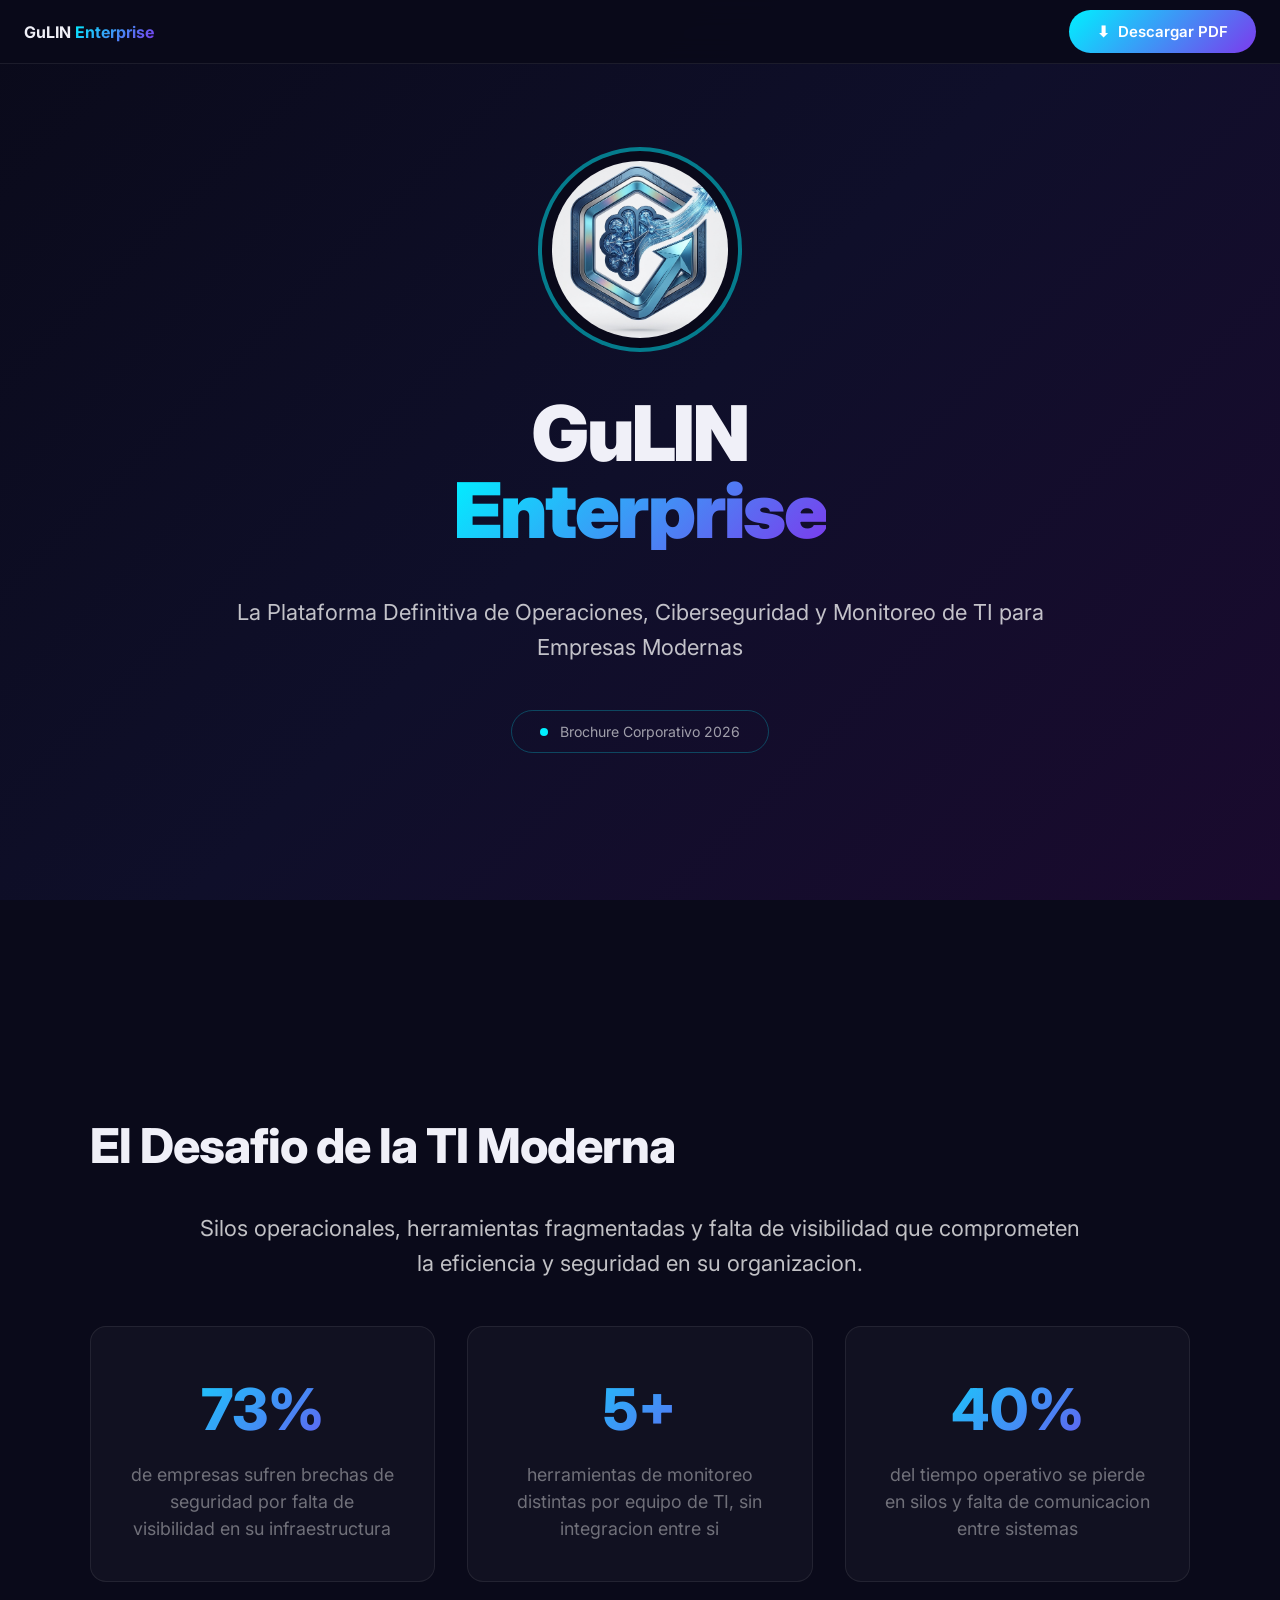
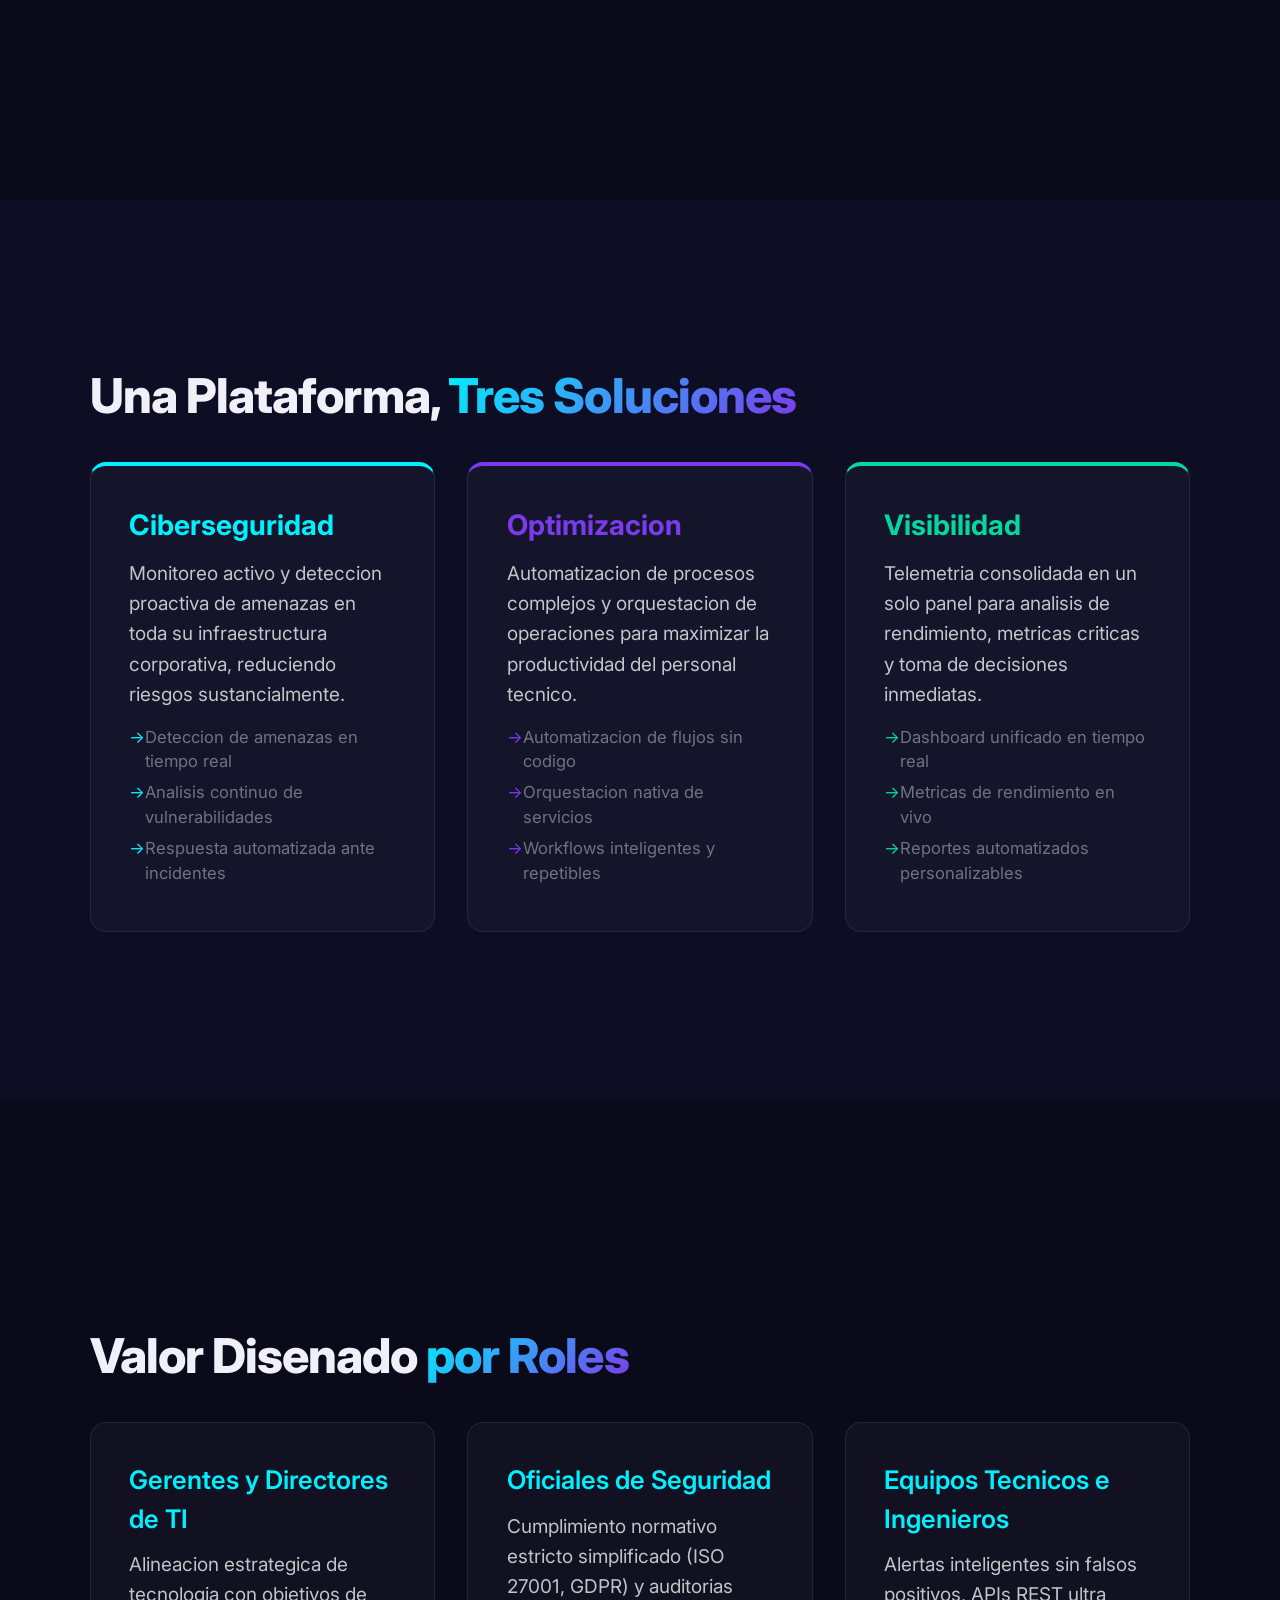
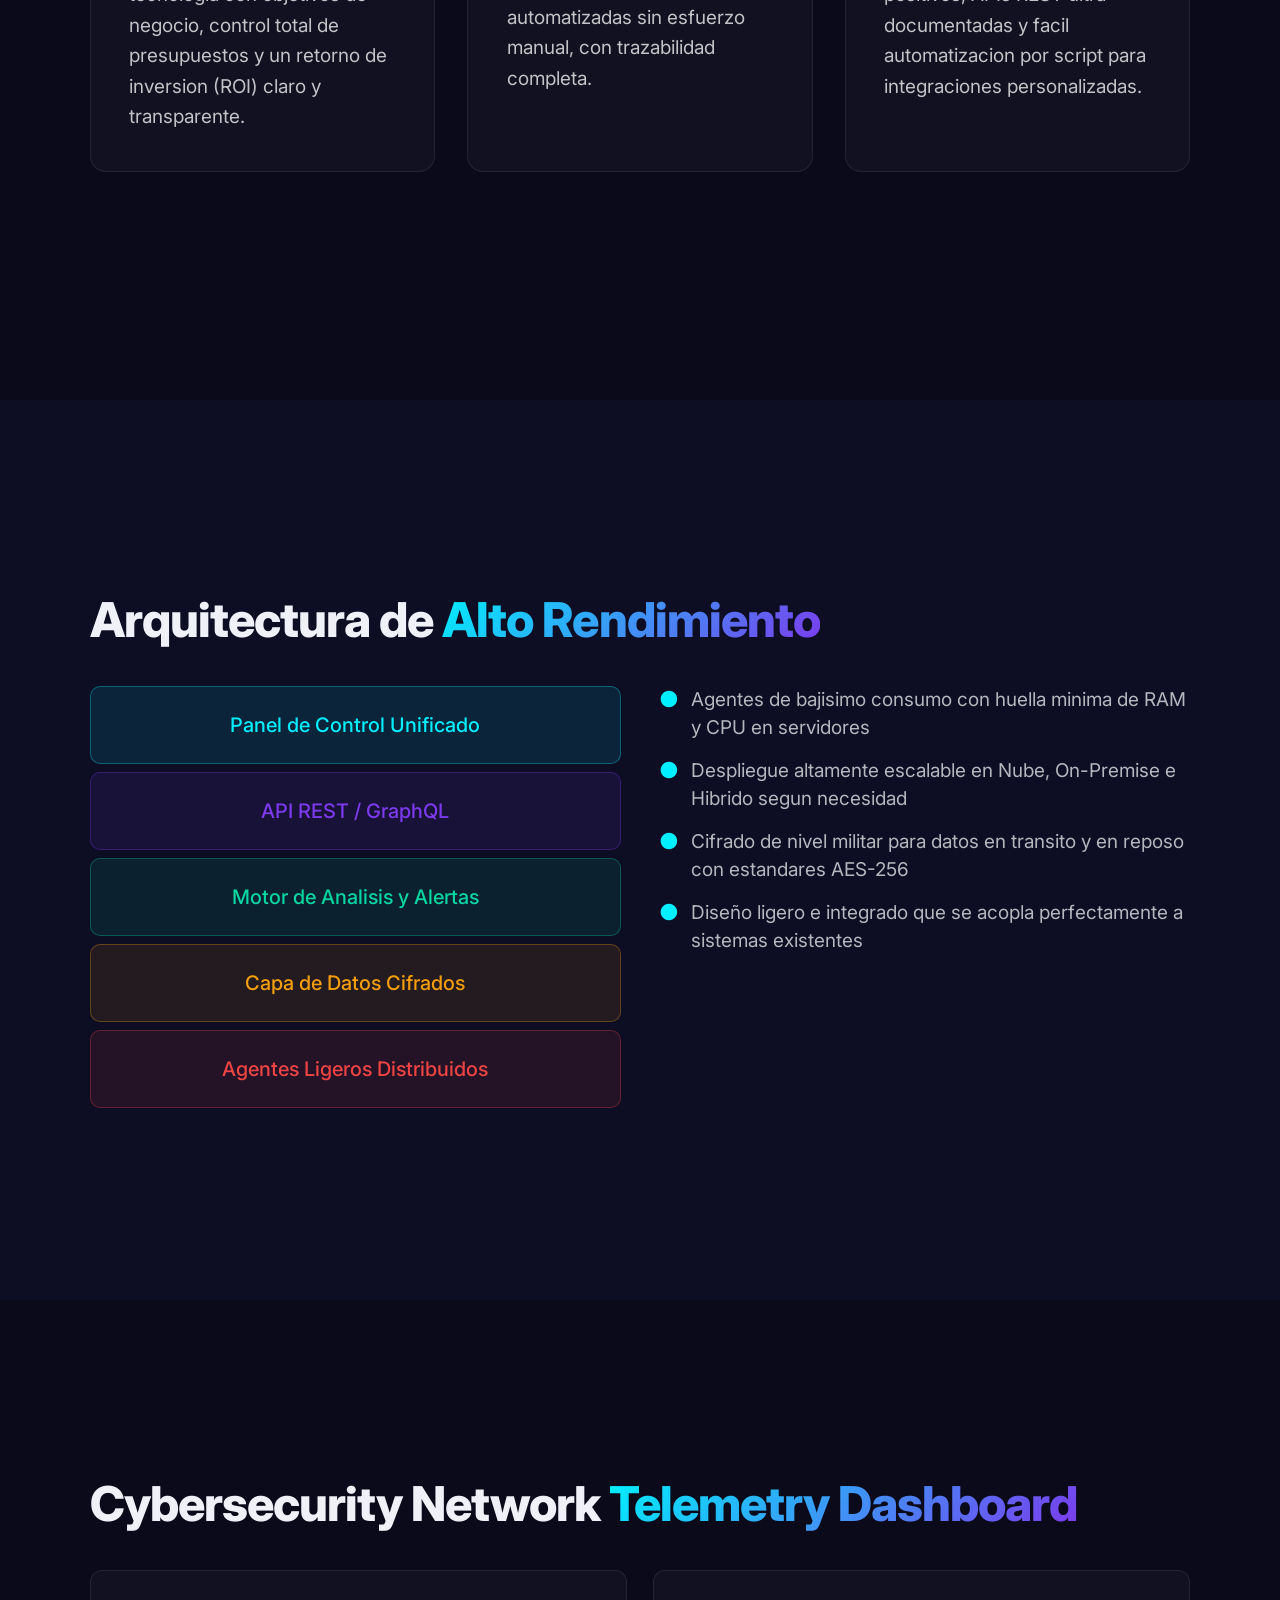
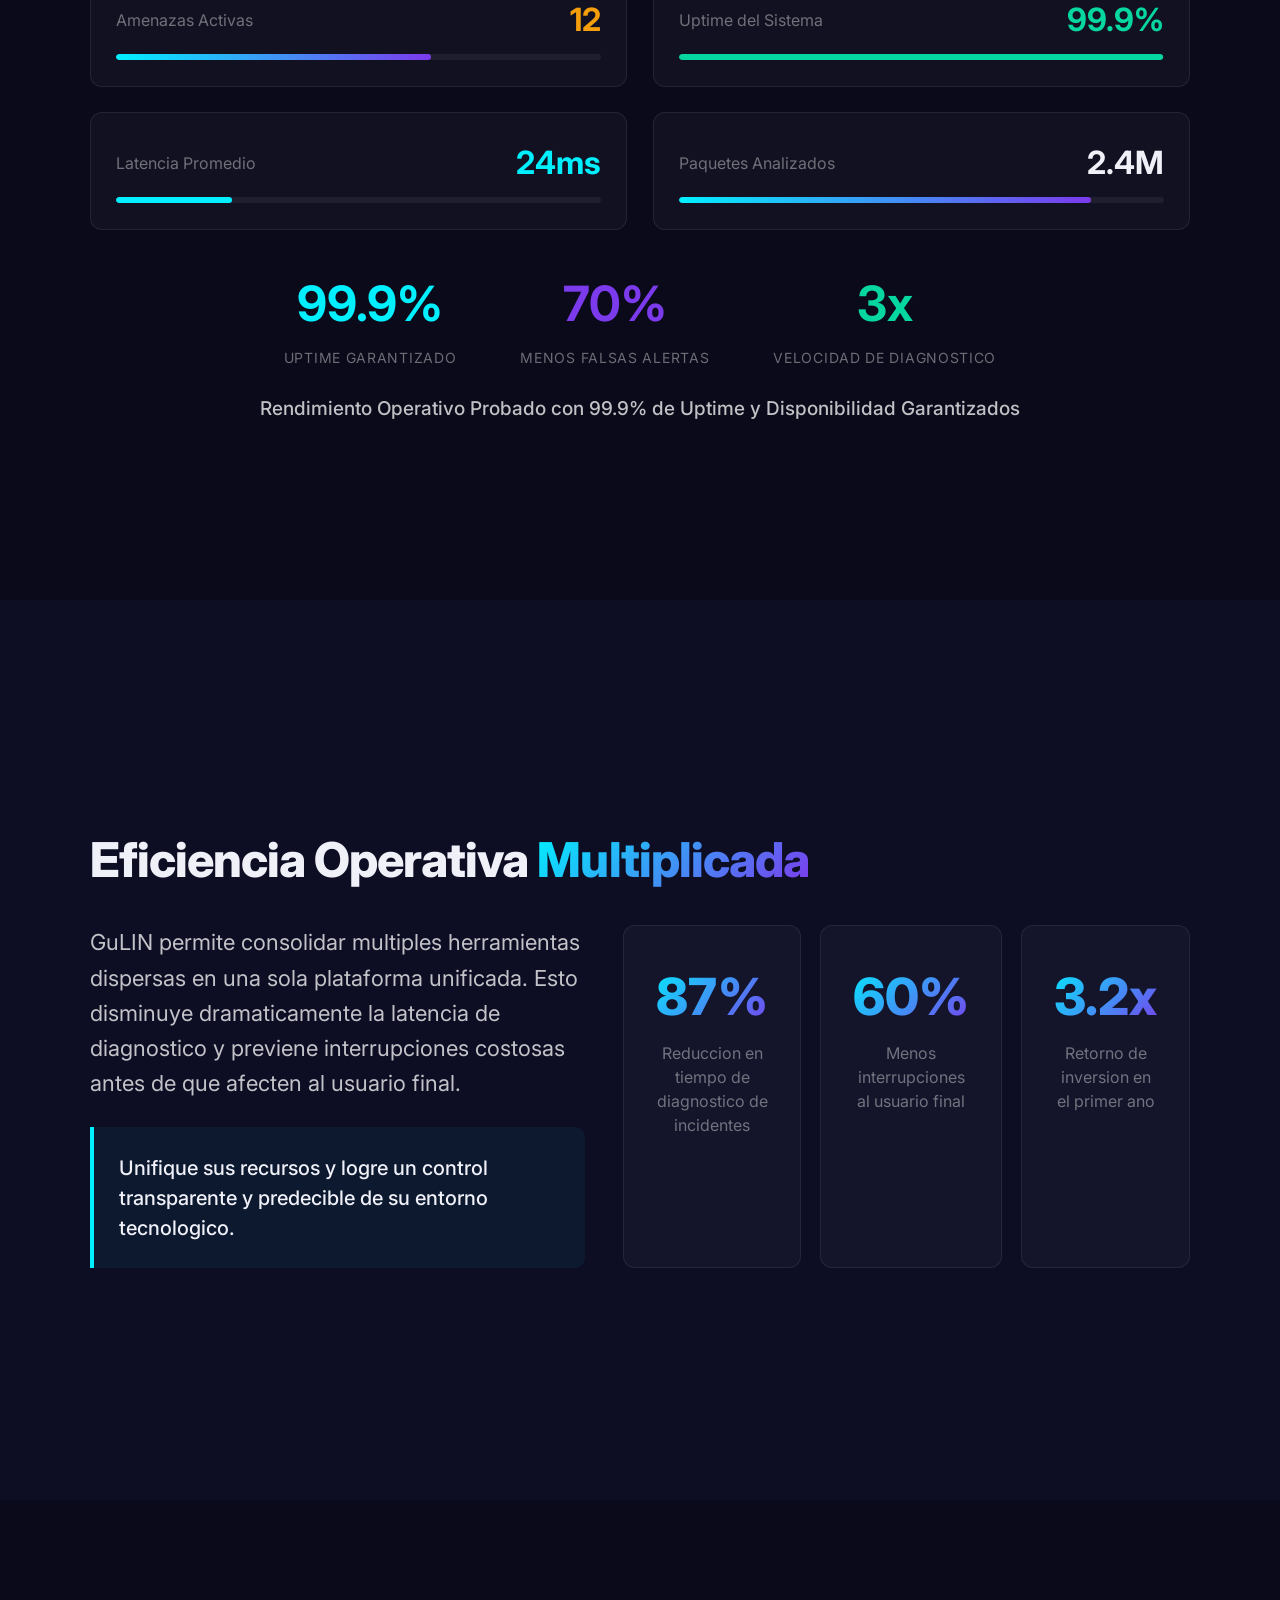
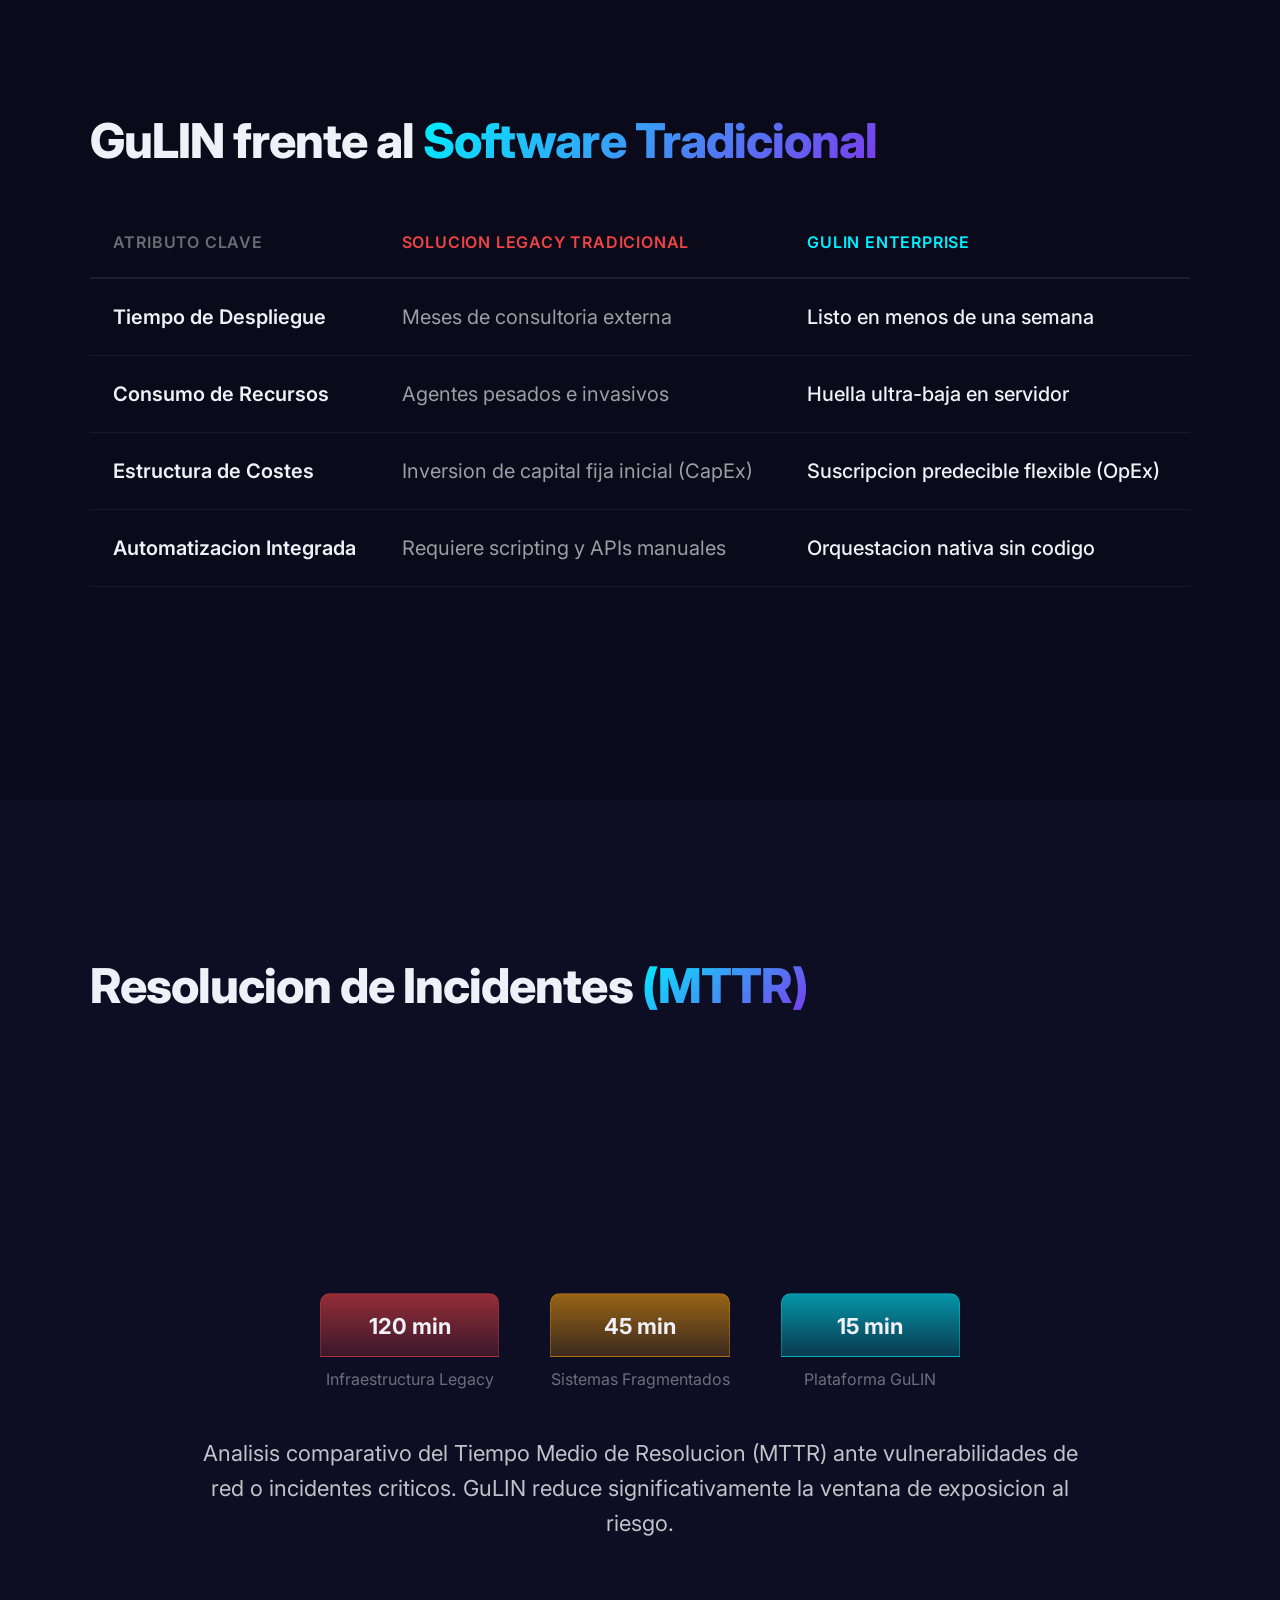
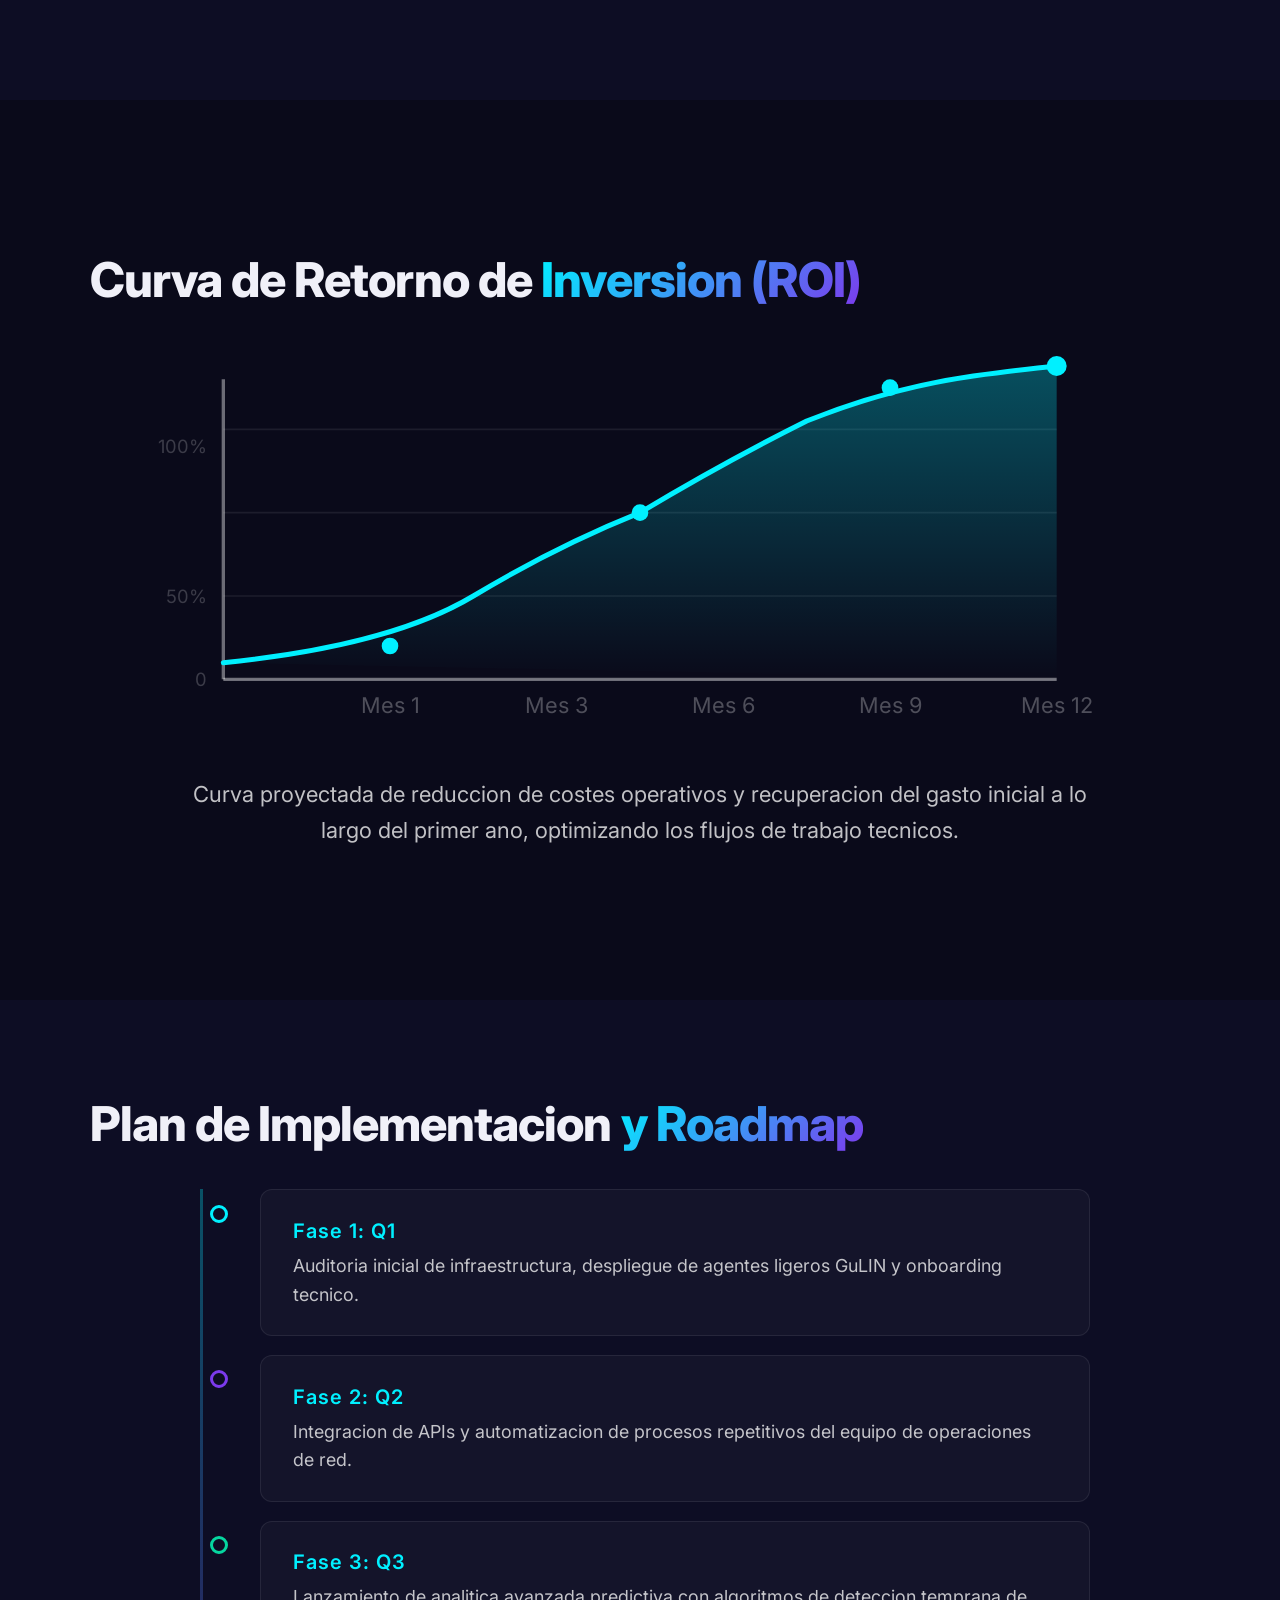
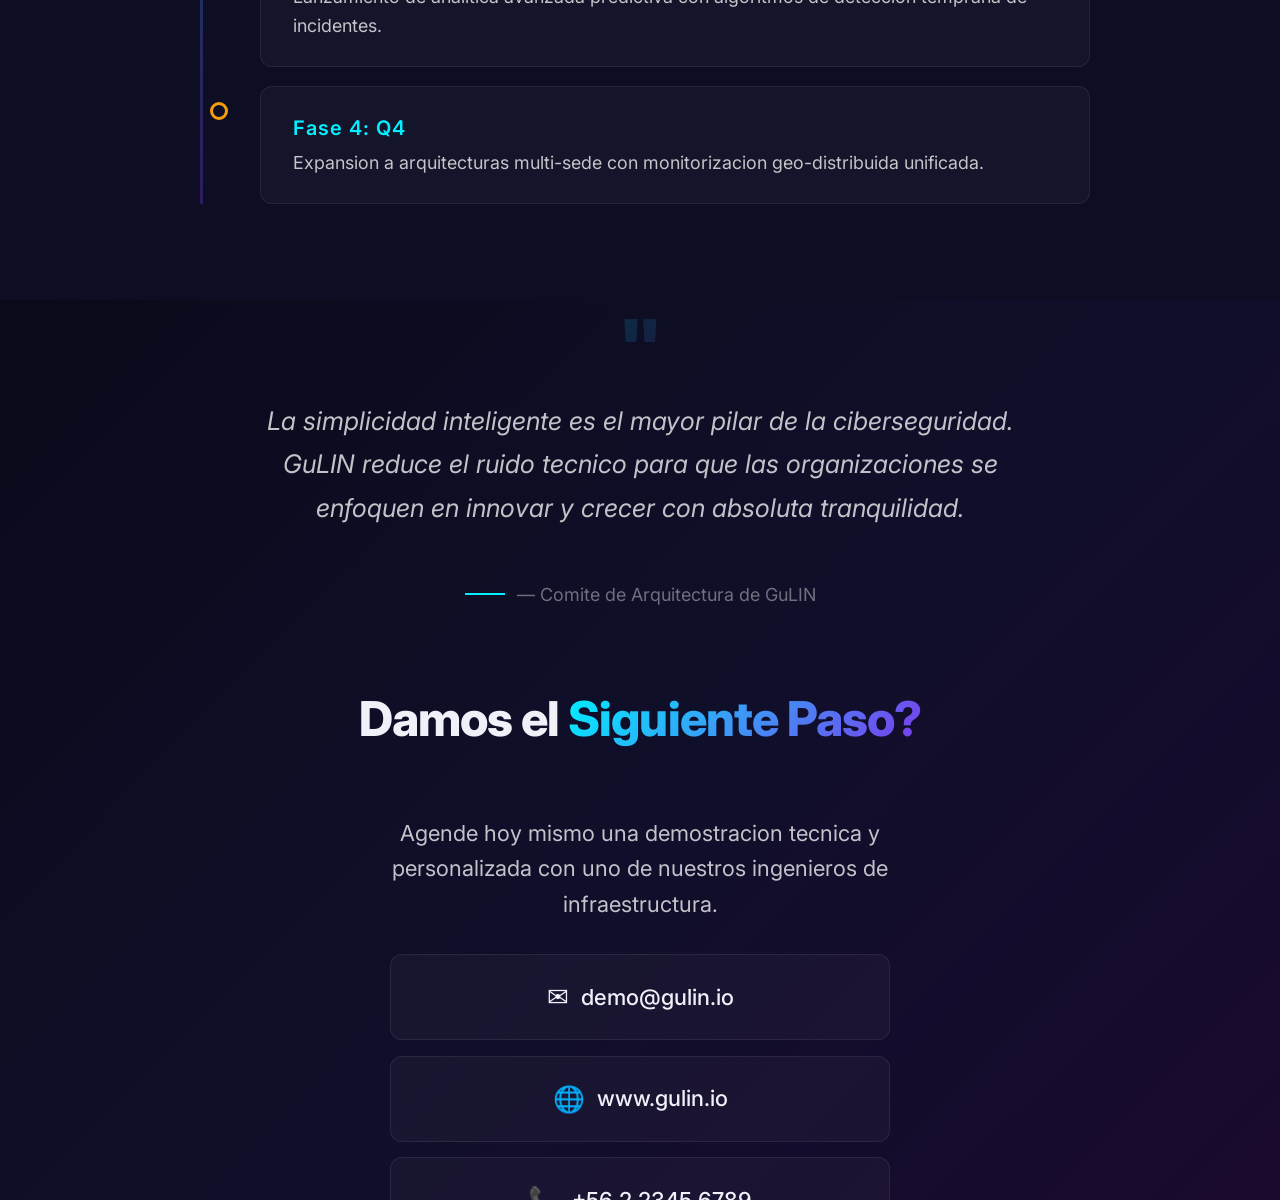
==== brochure-pdf.html @ 1a9dfb84 "feat:new-brochure-pdf" ====
<!DOCTYPE html>
<html lang="es">
<head>
<meta charset="UTF-8">
<meta name="viewport" content="width=device-width, initial-scale=1.0">
<title>GuLIN Enterprise - Brochure Corporativo</title>
<link rel="preconnect" href="https://fonts.googleapis.com">
<link href="https://fonts.googleapis.com/css2?family=Inter:wght@300;400;500;600;700;800;900&display=swap" rel="stylesheet">
<style>
*{margin:0;padding:0;box-sizing:border-box}
body{font-family:'Inter',sans-serif;background:#0a0a1a;color:#f0f0f8;line-height:1.5;-webkit-font-smoothing:antialiased}
.accent{background:linear-gradient(135deg,#00f0ff,#7c3aed);-webkit-background-clip:text;-webkit-text-fill-color:transparent;background-clip:text}
.page{width:100%;height:100vh;padding:5% 7%;position:relative;overflow:hidden;display:flex;flex-direction:column;justify-content:center;page-break-after:always}
.page-inner{width:100%;max-width:1300px;margin:0 auto;display:flex;flex-direction:column;justify-content:center;height:100%}
h2{font-size:clamp(28px,3.8vw,48px);font-weight:800;line-height:1.15;margin-bottom:clamp(20px,3vw,40px);letter-spacing:-0.02em}
p{font-size:clamp(16px,1.8vw,22px);color:rgba(255,255,255,0.75);line-height:1.6}
.page-cover{background:linear-gradient(135deg,#0a0a1a,#0f0f2a,#1a0a2e);text-align:center;align-items:center}
.page-cover .page-inner{display:flex;flex-direction:column;align-items:center;justify-content:center;gap:clamp(20px,3.5vw,50px)}
.cover-logo{width:clamp(130px,16vw,220px);height:clamp(130px,16vw,220px);border-radius:50%;overflow:hidden;border:4px solid rgba(0,240,255,0.5);display:flex;align-items:center;justify-content:center;background:rgba(10,10,26,0.95);padding:10px}
.cover-logo img{width:100%;height:100%;object-fit:cover;border-radius:50%}
.cover-title .line{font-size:clamp(44px,6vw,80px);font-weight:900;letter-spacing:-0.03em;line-height:1}
.cover-subtitle{max-width:900px;font-size:clamp(16px,1.8vw,22px)}
.cover-badge{display:inline-flex;align-items:center;gap:12px;padding:10px 28px;border:1px solid rgba(0,240,255,0.25);border-radius:50px;font-size:clamp(12px,1.1vw,15px);color:rgba(255,255,255,0.6)}
.cover-badge .dot{width:8px;height:8px;border-radius:50%;background:#00f0ff}
.page-content{background:#0a0a1a}
.page-content-alt{background:#0d0d24}
.grid-3{display:grid;grid-template-columns:repeat(3,1fr);gap:clamp(16px,2.5vw,36px)}
.grid-2{display:grid;grid-template-columns:1fr 1fr;gap:clamp(20px,3vw,48px)}
.card-center{text-align:center;background:rgba(255,255,255,0.03);border:1px solid rgba(255,255,255,0.08);border-radius:16px;padding:clamp(20px,3vw,40px)}
.num-lg{font-size:clamp(36px,4.5vw,60px);font-weight:800;background:linear-gradient(135deg,#00f0ff,#7c3aed);-webkit-background-clip:text;-webkit-text-fill-color:transparent;background-clip:text}
.lbl-sm{font-size:clamp(13px,1.4vw,18px);color:rgba(255,255,255,0.4);margin-top:10px;line-height:1.5}
.sol-card{border-radius:16px;padding:clamp(20px,3vw,40px);background:rgba(255,255,255,0.03);border:1px solid rgba(255,255,255,0.08);border-top:4px solid var(--c,#00f0ff)}
.sol-card h3{font-size:clamp(20px,2.2vw,30px);font-weight:700;margin-bottom:12px;color:var(--c,#00f0ff)}
.sol-card p{font-size:clamp(14px,1.5vw,19px);margin-bottom:14px}
.sol-card ul{list-style:none}
.sol-card ul li{font-size:clamp(13px,1.3vw,17px);color:rgba(255,255,255,0.4);padding-left:16px;position:relative;margin-bottom:6px}
.sol-card ul li::before{content:'→';position:absolute;left:0;color:var(--c,#00f0ff)}
.role-card{border-radius:16px;padding:clamp(20px,3vw,40px);background:rgba(255,255,255,0.03);border:1px solid rgba(255,255,255,0.08)}
.role-card h3{font-size:clamp(18px,2vw,26px);font-weight:600;margin-bottom:12px;color:#00f0ff}
.role-card p{font-size:clamp(14px,1.5vw,19px)}
.arch-layers{display:flex;flex-direction:column;gap:8px}
.arch-layer{padding:clamp(12px,1.8vw,24px);border-radius:10px;font-size:clamp(14px,1.6vw,20px);font-weight:500;text-align:center}
.arch-layer.l1{background:rgba(0,240,255,0.1);border:1px solid rgba(0,240,255,0.3);color:#00f0ff}
.arch-layer.l2{background:rgba(124,58,237,0.1);border:1px solid rgba(124,58,237,0.3);color:#7c3aed}
.arch-layer.l3{background:rgba(6,214,160,0.1);border:1px solid rgba(6,214,160,0.3);color:#06d6a0}
.arch-layer.l4{background:rgba(245,158,11,0.1);border:1px solid rgba(245,158,11,0.3);color:#f59e0b}
.arch-layer.l5{background:rgba(239,68,68,0.1);border:1px solid rgba(239,68,68,0.3);color:#ef4444}
.arch-feat{display:flex;align-items:flex-start;gap:12px;font-size:clamp(14px,1.5vw,19px);color:rgba(255,255,255,0.7);margin-bottom:14px}
.arch-feat .dot{color:#00f0ff;font-size:22px;line-height:1;margin-top:2px}
.dash-grid{display:grid;grid-template-columns:1fr 1fr;gap:clamp(14px,2vw,28px)}
.dash-card{padding:clamp(14px,2vw,28px);background:rgba(255,255,255,0.03);border:1px solid rgba(255,255,255,0.08);border-radius:12px}
.dash-card .hdr{display:flex;justify-content:space-between;align-items:center;margin-bottom:10px}
.dash-card .lbl{font-size:clamp(12px,1.3vw,16px);color:rgba(255,255,255,0.4)}
.dash-card .val{font-size:clamp(20px,2.5vw,34px);font-weight:700}
.dash-card .val.gr{color:#06d6a0}.dash-card .val.cy{color:#00f0ff}.dash-card .val.wa{color:#f59e0b}
.dash-bar{height:6px;background:rgba(255,255,255,0.06);border-radius:3px;overflow:hidden}
.dash-bar .fill{height:100%;background:linear-gradient(90deg,#00f0ff,#7c3aed);border-radius:3px}
.dash-bar .fill.gr{background:#06d6a0}.dash-bar .fill.cy{background:#00f0ff}
.dash-metrics{display:flex;justify-content:center;gap:clamp(30px,5vw,70px);margin-top:clamp(20px,3vw,40px)}
.dash-metric{text-align:center}
.dash-metric .n{font-size:clamp(30px,3.8vw,50px);font-weight:700}
.dash-metric .l{font-size:clamp(10px,1.1vw,14px);color:rgba(255,255,255,0.4);text-transform:uppercase;letter-spacing:0.05em;margin-top:6px}
.eff-highlight{display:block;padding:clamp(14px,2vw,28px);background:rgba(0,240,255,0.05);border-left:4px solid #00f0ff;border-radius:0 10px 10px 0;font-size:clamp(15px,1.6vw,20px);font-weight:500;color:#f0f0f8;margin-top:clamp(14px,2vw,28px)}
.eff-num{text-align:center;padding:clamp(16px,2.5vw,34px);background:rgba(255,255,255,0.03);border:1px solid rgba(255,255,255,0.08);border-radius:12px}
.eff-num .v{font-size:clamp(32px,4vw,54px);font-weight:800;background:linear-gradient(135deg,#00f0ff,#7c3aed);-webkit-background-clip:text;-webkit-text-fill-color:transparent;background-clip:text}
.eff-num .l{font-size:clamp(12px,1.3vw,16px);color:rgba(255,255,255,0.4);margin-top:6px}
.compare-table{width:100%;border-collapse:collapse;font-size:clamp(14px,1.6vw,20px)}
.compare-table th{padding:clamp(12px,1.8vw,24px);text-align:left;font-weight:600;font-size:clamp(12px,1.3vw,16px);text-transform:uppercase;letter-spacing:0.05em;border-bottom:2px solid rgba(255,255,255,0.08)}
.compare-table th:nth-child(1){color:rgba(255,255,255,0.4);width:22%}
.compare-table th:nth-child(2){color:#ef4444;width:39%}
.compare-table th:nth-child(3){color:#00f0ff;width:39%}
.compare-table td{padding:clamp(12px,1.8vw,24px);border-bottom:1px solid rgba(255,255,255,0.06)}
.compare-table .at{font-weight:600;color:#f0f0f8;white-space:nowrap}
.compare-table .lg{color:rgba(255,255,255,0.6)}
.compare-table .gl{color:#f0f0f8;font-weight:500}
.mttr-chart{display:flex;align-items:flex-end;justify-content:center;gap:clamp(20px,4vw,60px);height:clamp(160px,28vw,360px);padding:clamp(10px,1.5vw,20px) 0}
.mttr-bar{display:flex;flex-direction:column;align-items:center;gap:10px;width:clamp(80px,14vw,200px)}
.mttr-bar .fill{width:100%;border-radius:10px 10px 0 0;display:flex;align-items:flex-start;justify-content:center;padding-top:clamp(8px,1.2vw,18px);min-height:clamp(28px,5vw,70px)}
.mttr-bar .fill.rd{background:linear-gradient(180deg,rgba(239,68,68,0.6),rgba(239,68,68,0.2));border:1px solid rgba(239,68,68,0.3)}
.mttr-bar .fill.wa{background:linear-gradient(180deg,rgba(245,158,11,0.6),rgba(245,158,11,0.2));border:1px solid rgba(245,158,11,0.3)}
.mttr-bar .fill.cy{background:linear-gradient(180deg,rgba(0,240,255,0.6),rgba(0,240,255,0.2));border:1px solid rgba(0,240,255,0.3)}
.mttr-bar .v{font-size:clamp(14px,1.8vw,22px);font-weight:700}
.mttr-bar .l{font-size:clamp(12px,1.3vw,16px);color:rgba(255,255,255,0.4);text-align:center}
.roi-chart{width:100%;max-width:1000px;margin:0 auto}
.roi-chart svg{width:100%;height:auto}
.roadmap{position:relative;display:flex;flex-direction:column;gap:clamp(10px,1.5vw,20px);padding-left:clamp(20px,3vw,40px);max-width:900px;margin:0 auto}
.roadmap::before{content:'';position:absolute;left:clamp(5px,0.8vw,10px);top:0;bottom:0;width:3px;background:linear-gradient(180deg,#00f0ff,#7c3aed);opacity:0.3}
.roadmap-phase{position:relative;padding-left:clamp(16px,2.5vw,32px)}
.roadmap-phase .dot{position:absolute;left:clamp(-18px,-2.5vw,-28px);top:clamp(8px,1.2vw,18px);width:clamp(10px,1.5vw,18px);height:clamp(10px,1.5vw,18px);border-radius:50%;border:3px solid #00f0ff;background:#0d0d24}
.roadmap-phase:nth-child(1) .dot{border-color:#00f0ff}
.roadmap-phase:nth-child(2) .dot{border-color:#7c3aed}
.roadmap-phase:nth-child(3) .dot{border-color:#06d6a0}
.roadmap-phase:nth-child(4) .dot{border-color:#f59e0b}
.roadmap-phase .content{padding:clamp(14px,2vw,28px) clamp(16px,2.5vw,34px);background:rgba(255,255,255,0.03);border:1px solid rgba(255,255,255,0.08);border-radius:12px}
.roadmap-phase .label{font-size:clamp(14px,1.6vw,20px);font-weight:600;color:#00f0ff;margin-bottom:6px;letter-spacing:0.05em}
.roadmap-phase p{font-size:clamp(13px,1.4vw,18px)}
.page-contact{background:linear-gradient(135deg,#0a0a1a,#0f0f2a,#1a0a2e);text-align:center;align-items:center}
.page-contact .page-inner{display:flex;flex-direction:column;align-items:center;justify-content:center;gap:clamp(16px,2.5vw,36px)}
.contact-items{display:flex;flex-direction:column;gap:clamp(8px,1.2vw,16px);width:100%;max-width:500px}
.contact-item{display:flex;align-items:center;justify-content:center;gap:12px;padding:clamp(12px,1.8vw,24px) clamp(16px,2.5vw,34px);background:rgba(255,255,255,0.03);border:1px solid rgba(255,255,255,0.08);border-radius:12px}
.contact-item a{color:#f0f0f8;text-decoration:none;font-size:clamp(16px,1.8vw,22px);font-weight:500}
.contact-item .ic{font-size:clamp(18px,2vw,26px)}
.footer-text{font-size:clamp(10px,1vw,13px);color:rgba(255,255,255,0.3);margin-top:clamp(10px,1.5vw,20px)}
.download-bar{position:fixed;top:0;left:0;right:0;z-index:1000;background:rgba(10,10,26,0.95);backdrop-filter:blur(12px);border-bottom:1px solid rgba(255,255,255,0.08);padding:10px 24px;display:flex;justify-content:space-between;align-items:center}
.download-bar .brand{font-weight:700;font-size:16px}
.download-bar .brand span{background:linear-gradient(135deg,#00f0ff,#7c3aed);-webkit-background-clip:text;-webkit-text-fill-color:transparent;background-clip:text}
.download-btn{display:inline-flex;align-items:center;gap:8px;padding:12px 28px;background:linear-gradient(135deg,#00f0ff,#7c3aed);color:#fff;border:none;border-radius:50px;font-size:15px;font-weight:600;cursor:pointer;font-family:'Inter',sans-serif;transition:all 0.3s}
.download-btn:hover{transform:translateY(-2px);box-shadow:0 8px 30px rgba(0,240,255,0.3)}
@media print{.download-bar{display:none!important}body{background:#0a0a1a}.page{margin:0;padding:4% 5%;width:100%;height:100vh;page-break-after:always;-webkit-print-color-adjust:exact;print-color-adjust:exact}@page{size:landscape;margin:0}}
@media(max-width:768px){.page{padding:6% 4%;height:auto;min-height:100vh}.grid-3,.grid-2{grid-template-columns:1fr}.cover-title .line{font-size:32px}.mttr-chart{height:100px}.mttr-bar{width:60px}.download-bar{flex-direction:column;gap:8px;padding:8px 12px}}
</style>
</head>
<body>
<div class="download-bar">
<div class="brand">GuLIN <span>Enterprise</span></div>
<button class="download-btn" onclick="window.print()"><span>⬇</span> Descargar PDF</button>
</div>

<!-- 1: PORTADA -->
<div class="page page-cover">
<div class="page-inner">
<div class="cover-logo"><img src="GULIN_LOGO_4.jpeg" alt="GuLIN"></div>
<div class="cover-title"><div class="line">GuLIN</div><div class="line accent">Enterprise</div></div>
<p class="cover-subtitle">La Plataforma Definitiva de Operaciones, Ciberseguridad y Monitoreo de TI para Empresas Modernas</p>
<div class="cover-badge"><span class="dot"></span><span>Brochure Corporativo 2026</span></div>
</div></div>

<!-- 2: DESAFIO -->
<div class="page page-content">
<div class="page-inner">
<h2>El Desafio de la TI Moderna</h2>
<p style="text-align:center;max-width:900px;margin:0 auto clamp(24px,3.5vw,48px)">Silos operacionales, herramientas fragmentadas y falta de visibilidad que comprometen la eficiencia y seguridad en su organizacion.</p>
<div class="grid-3">
<div class="card-center"><div class="num-lg">73%</div><div class="lbl-sm">de empresas sufren brechas de seguridad por falta de visibilidad en su infraestructura</div></div>
<div class="card-center"><div class="num-lg">5+</div><div class="lbl-sm">herramientas de monitoreo distintas por equipo de TI, sin integracion entre si</div></div>
<div class="card-center"><div class="num-lg">40%</div><div class="lbl-sm">del tiempo operativo se pierde en silos y falta de comunicacion entre sistemas</div></div>
</div></div></div>

<!-- 3: SOLUCIONES -->
<div class="page page-content-alt">
<div class="page-inner">
<h2>Una Plataforma, <span class="accent">Tres Soluciones</span></h2>
<div class="grid-3">
<div class="sol-card" style="--c:#00f0ff">
<h3>Ciberseguridad</h3>
<p>Monitoreo activo y deteccion proactiva de amenazas en toda su infraestructura corporativa, reduciendo riesgos sustancialmente.</p>
<ul><li>Deteccion de amenazas en tiempo real</li><li>Analisis continuo de vulnerabilidades</li><li>Respuesta automatizada ante incidentes</li></ul></div>
<div class="sol-card" style="--c:#7c3aed">
<h3>Optimizacion</h3>
<p>Automatizacion de procesos complejos y orquestacion de operaciones para maximizar la productividad del personal tecnico.</p>
<ul><li>Automatizacion de flujos sin codigo</li><li>Orquestacion nativa de servicios</li><li>Workflows inteligentes y repetibles</li></ul></div>
<div class="sol-card" style="--c:#06d6a0">
<h3>Visibilidad</h3>
<p>Telemetria consolidada en un solo panel para analisis de rendimiento, metricas criticas y toma de decisiones inmediatas.</p>
<ul><li>Dashboard unificado en tiempo real</li><li>Metricas de rendimiento en vivo</li><li>Reportes automatizados personalizables</li></ul></div>
</div></div></div>

<!-- 4: ROLES -->
<div class="page page-content">
<div class="page-inner">
<h2>Valor Disenado <span class="accent">por Roles</span></h2>
<div class="grid-3">
<div class="role-card"><h3>Gerentes y Directores de TI</h3><p>Alineacion estrategica de tecnologia con objetivos de negocio, control total de presupuestos y un retorno de inversion (ROI) claro y transparente.</p></div>
<div class="role-card"><h3>Oficiales de Seguridad</h3><p>Cumplimiento normativo estricto simplificado (ISO 27001, GDPR) y auditorias automatizadas sin esfuerzo manual, con trazabilidad completa.</p></div>
<div class="role-card"><h3>Equipos Tecnicos e Ingenieros</h3><p>Alertas inteligentes sin falsos positivos, APIs REST ultra documentadas y facil automatizacion por script para integraciones personalizadas.</p></div>
</div></div></div>

<!-- 5: ARQUITECTURA -->
<div class="page page-content-alt">
<div class="page-inner">
<h2>Arquitectura de <span class="accent">Alto Rendimiento</span></h2>
<div class="grid-2">
<div class="arch-layers">
<div class="arch-layer l1">Panel de Control Unificado</div>
<div class="arch-layer l2">API REST / GraphQL</div>
<div class="arch-layer l3">Motor de Analisis y Alertas</div>
<div class="arch-layer l4">Capa de Datos Cifrados</div>
<div class="arch-layer l5">Agentes Ligeros Distribuidos</div>
</div>
<div>
<div class="arch-feat"><span class="dot">●</span> Agentes de bajisimo consumo con huella minima de RAM y CPU en servidores</div>
<div class="arch-feat"><span class="dot">●</span> Despliegue altamente escalable en Nube, On-Premise e Hibrido segun necesidad</div>
<div class="arch-feat"><span class="dot">●</span> Cifrado de nivel militar para datos en transito y en reposo con estandares AES-256</div>
<div class="arch-feat"><span class="dot">●</span> Diseño ligero e integrado que se acopla perfectamente a sistemas existentes</div>
</div>
</div></div></div>

<!-- 6: DASHBOARD -->
<div class="page page-content">
<div class="page-inner">
<h2>Cybersecurity Network <span class="accent">Telemetry Dashboard</span></h2>
<div class="dash-grid">
<div class="dash-card"><div class="hdr"><span class="lbl">Amenazas Activas</span><span class="val wa">12</span></div><div class="dash-bar"><div class="fill" style="width:65%"></div></div></div>
<div class="dash-card"><div class="hdr"><span class="lbl">Uptime del Sistema</span><span class="val gr">99.9%</span></div><div class="dash-bar"><div class="fill gr" style="width:99.9%"></div></div></div>
<div class="dash-card"><div class="hdr"><span class="lbl">Latencia Promedio</span><span class="val cy">24ms</span></div><div class="dash-bar"><div class="fill cy" style="width:24%"></div></div></div>
<div class="dash-card"><div class="hdr"><span class="lbl">Paquetes Analizados</span><span class="val">2.4M</span></div><div class="dash-bar"><div class="fill" style="width:85%"></div></div></div>
</div>
<div class="dash-metrics">
<div class="dash-metric"><div class="n" style="color:#00f0ff">99.9%</div><div class="l">Uptime Garantizado</div></div>
<div class="dash-metric"><div class="n" style="color:#7c3aed">70%</div><div class="l">Menos Falsas Alertas</div></div>
<div class="dash-metric"><div class="n" style="color:#06d6a0">3x</div><div class="l">Velocidad de Diagnostico</div></div>
</div>
<p style="text-align:center;margin-top:clamp(14px,2vw,28px);font-weight:500;font-size:clamp(14px,1.5vw,19px)">Rendimiento Operativo Probado con 99.9% de Uptime y Disponibilidad Garantizados</p>
</div></div>

<!-- 7: EFICIENCIA -->
<div class="page page-content-alt">
<div class="page-inner">
<h2>Eficiencia Operativa <span class="accent">Multiplicada</span></h2>
<div class="grid-2">
<div>
<p>GuLIN permite consolidar multiples herramientas dispersas en una sola plataforma unificada. Esto disminuye dramaticamente la latencia de diagnostico y previene interrupciones costosas antes de que afecten al usuario final.</p>
<span class="eff-highlight">Unifique sus recursos y logre un control transparente y predecible de su entorno tecnologico.</span>
</div>
<div class="grid-3" style="gap:clamp(10px,1.5vw,20px)">
<div class="eff-num"><div class="v">87%</div><div class="l">Reduccion en tiempo de diagnostico de incidentes</div></div>
<div class="eff-num"><div class="v">60%</div><div class="l">Menos interrupciones al usuario final</div></div>
<div class="eff-num"><div class="v">3.2x</div><div class="l">Retorno de inversion en el primer ano</div></div>
</div>
</div></div></div>

<!-- 8: COMPARATIVA -->
<div class="page page-content">
<div class="page-inner">
<h2>GuLIN frente al <span class="accent">Software Tradicional</span></h2>
<table class="compare-table">
<thead><tr><th>Atributo Clave</th><th>Solucion Legacy Tradicional</th><th>GuLIN Enterprise</th></tr></thead>
<tbody>
<tr><td class="at">Tiempo de Despliegue</td><td class="lg">Meses de consultoria externa</td><td class="gl">Listo en menos de una semana</td></tr>
<tr><td class="at">Consumo de Recursos</td><td class="lg">Agentes pesados e invasivos</td><td class="gl">Huella ultra-baja en servidor</td></tr>
<tr><td class="at">Estructura de Costes</td><td class="lg">Inversion de capital fija inicial (CapEx)</td><td class="gl">Suscripcion predecible flexible (OpEx)</td></tr>
<tr><td class="at">Automatizacion Integrada</td><td class="lg">Requiere scripting y APIs manuales</td><td class="gl">Orquestacion nativa sin codigo</td></tr>
</tbody>
</table></div></div>

<!-- 9: MTTR -->
<div class="page page-content-alt">
<div class="page-inner">
<h2>Resolucion de Incidentes <span class="accent">(MTTR)</span></h2>
<div class="mttr-chart">
<div class="mttr-bar"><div class="fill rd" style="height:100%"><span class="v">120 min</span></div><span class="l">Infraestructura Legacy</span></div>
<div class="mttr-bar"><div class="fill wa" style="height:37.5%"><span class="v">45 min</span></div><span class="l">Sistemas Fragmentados</span></div>
<div class="mttr-bar"><div class="fill cy" style="height:12.5%"><span class="v">15 min</span></div><span class="l">Plataforma GuLIN</span></div>
</div>
<p style="text-align:center;max-width:900px;margin:clamp(14px,2vw,28px) auto 0">Analisis comparativo del Tiempo Medio de Resolucion (MTTR) ante vulnerabilidades de red o incidentes criticos. GuLIN reduce significativamente la ventana de exposicion al riesgo.</p>
</div></div>

<!-- 10: ROI -->
<div class="page page-content">
<div class="page-inner">
<h2>Curva de Retorno de <span class="accent">Inversion (ROI)</span></h2>
<div class="roi-chart">
<svg viewBox="0 0 600 240" style="color:rgba(255,255,255,0.4)">
<line x1="50" y1="200" x2="550" y2="200" stroke="currentColor" stroke-width="1" opacity="0.2"/>
<line x1="50" y1="150" x2="550" y2="150" stroke="currentColor" stroke-width="1" opacity="0.2"/>
<line x1="50" y1="100" x2="550" y2="100" stroke="currentColor" stroke-width="1" opacity="0.2"/>
<line x1="50" y1="50" x2="550" y2="50" stroke="currentColor" stroke-width="1" opacity="0.2"/>
<line x1="50" y1="200" x2="50" y2="20" stroke="currentColor" stroke-width="2"/>
<line x1="50" y1="200" x2="550" y2="200" stroke="currentColor" stroke-width="2"/>
<path d="M50 190 Q150 180 200 150 Q250 120 300 100 Q350 70 400 45 Q450 25 500 18 Q530 14 550 12" fill="none" stroke="#00f0ff" stroke-width="3" stroke-linecap="round"/>
<path d="M50 190 Q150 180 200 150 Q250 120 300 100 Q350 70 400 45 Q450 25 500 18 Q530 14 550 12 L550 200 Z" fill="url(#g)" opacity="0.3"/>
<defs><linearGradient id="g" x1="0" y1="0" x2="0" y2="1"><stop offset="0%" stop-color="#00f0ff"/><stop offset="100%" stop-color="#00f0ff" stop-opacity="0"/></linearGradient></defs>
<circle cx="150" cy="180" r="5" fill="#00f0ff"/><circle cx="300" cy="100" r="5" fill="#00f0ff"/>
<circle cx="450" cy="25" r="5" fill="#00f0ff"/><circle cx="550" cy="12" r="6" fill="#00f0ff"/>
<text x="150" y="220" fill="currentColor" font-size="13" text-anchor="middle" opacity="0.7">Mes 1</text>
<text x="250" y="220" fill="currentColor" font-size="13" text-anchor="middle" opacity="0.7">Mes 3</text>
<text x="350" y="220" fill="currentColor" font-size="13" text-anchor="middle" opacity="0.7">Mes 6</text>
<text x="450" y="220" fill="currentColor" font-size="13" text-anchor="middle" opacity="0.7">Mes 9</text>
<text x="550" y="220" fill="currentColor" font-size="13" text-anchor="middle" opacity="0.7">Mes 12</text>
<text x="40" y="204" fill="currentColor" font-size="11" text-anchor="end" opacity="0.5">0</text>
<text x="40" y="154" fill="currentColor" font-size="11" text-anchor="end" opacity="0.5">50%</text>
<text x="40" y="64" fill="currentColor" font-size="11" text-anchor="end" opacity="0.5">100%</text>
</svg>
</div>
<p style="text-align:center;max-width:900px;margin:clamp(14px,2vw,28px) auto 0">Curva proyectada de reduccion de costes operativos y recuperacion del gasto inicial a lo largo del primer ano, optimizando los flujos de trabajo tecnicos.</p>
</div></div>

<!-- 11: ROADMAP -->
<div class="page page-content-alt">
<div class="page-inner">
<h2>Plan de Implementacion <span class="accent">y Roadmap</span></h2>
<div class="roadmap">
<div class="roadmap-phase"><div class="dot"></div><div class="content"><div class="label">Fase 1: Q1</div><p>Auditoria inicial de infraestructura, despliegue de agentes ligeros GuLIN y onboarding tecnico.</p></div></div>
<div class="roadmap-phase"><div class="dot"></div><div class="content"><div class="label">Fase 2: Q2</div><p>Integracion de APIs y automatizacion de procesos repetitivos del equipo de operaciones de red.</p></div></div>
<div class="roadmap-phase"><div class="dot"></div><div class="content"><div class="label">Fase 3: Q3</div><p>Lanzamiento de analitica avanzada predictiva con algoritmos de deteccion temprana de incidentes.</p></div></div>
<div class="roadmap-phase"><div class="dot"></div><div class="content"><div class="label">Fase 4: Q4</div><p>Expansion a arquitecturas multi-sede con monitorizacion geo-distribuida unificada.</p></div></div>
</div></div></div>

<!-- 12: FILOSOFIA + CONTACTO -->
<div class="page page-contact">
<div class="page-inner">
<h2>Filosofia <span class="accent">Operacional</span></h2>
<div style="font-size:clamp(48px,6vw,80px);font-weight:900;line-height:1;background:linear-gradient(135deg,#00f0ff,#7c3aed);-webkit-background-clip:text;-webkit-text-fill-color:transparent;background-clip:text;opacity:0.15;margin-bottom:-20px">"</div>
<blockquote style="font-size:clamp(18px,2vw,26px);max-width:800px;margin:0 auto clamp(12px,1.5vw,20px);text-align:center;color:rgba(255,255,255,0.75);font-style:italic;line-height:1.7">
La simplicidad inteligente es el mayor pilar de la ciberseguridad. GuLIN reduce el ruido tecnico para que las organizaciones se enfoquen en innovar y crecer con absoluta tranquilidad.
</blockquote>
<div style="display:flex;align-items:center;justify-content:center;gap:12px;font-size:clamp(14px,1.5vw,18px);color:rgba(255,255,255,0.4);margin-bottom:clamp(24px,4vw,56px)">
<span style="width:40px;height:2px;background:#00f0ff"></span>
<span>— Comite de Arquitectura de GuLIN</span>
</div>
<h2>Damos el <span class="accent">Siguiente Paso?</span></h2>
<p style="max-width:600px;text-align:center">Agende hoy mismo una demostracion tecnica y personalizada con uno de nuestros ingenieros de infraestructura.</p>
<div class="contact-items">
<div class="contact-item"><span class="ic">✉</span><a href="mailto:demo@gulin.io">demo@gulin.io</a></div>
<div class="contact-item"><span class="ic">🌐</span><a href="https://www.gulin.io" target="_blank">www.gulin.io</a></div>
<div class="contact-item"><span class="ic">📞</span><a href="tel:+56223456789">+56 2 2345 6789</a></div>
</div>
<p class="footer-text">© 2026 GuLIN Enterprise. Todos los derechos reservados.</p>
</div></div>

<script>function downloadPDF(){window.print()}</script>
</body>
</html>
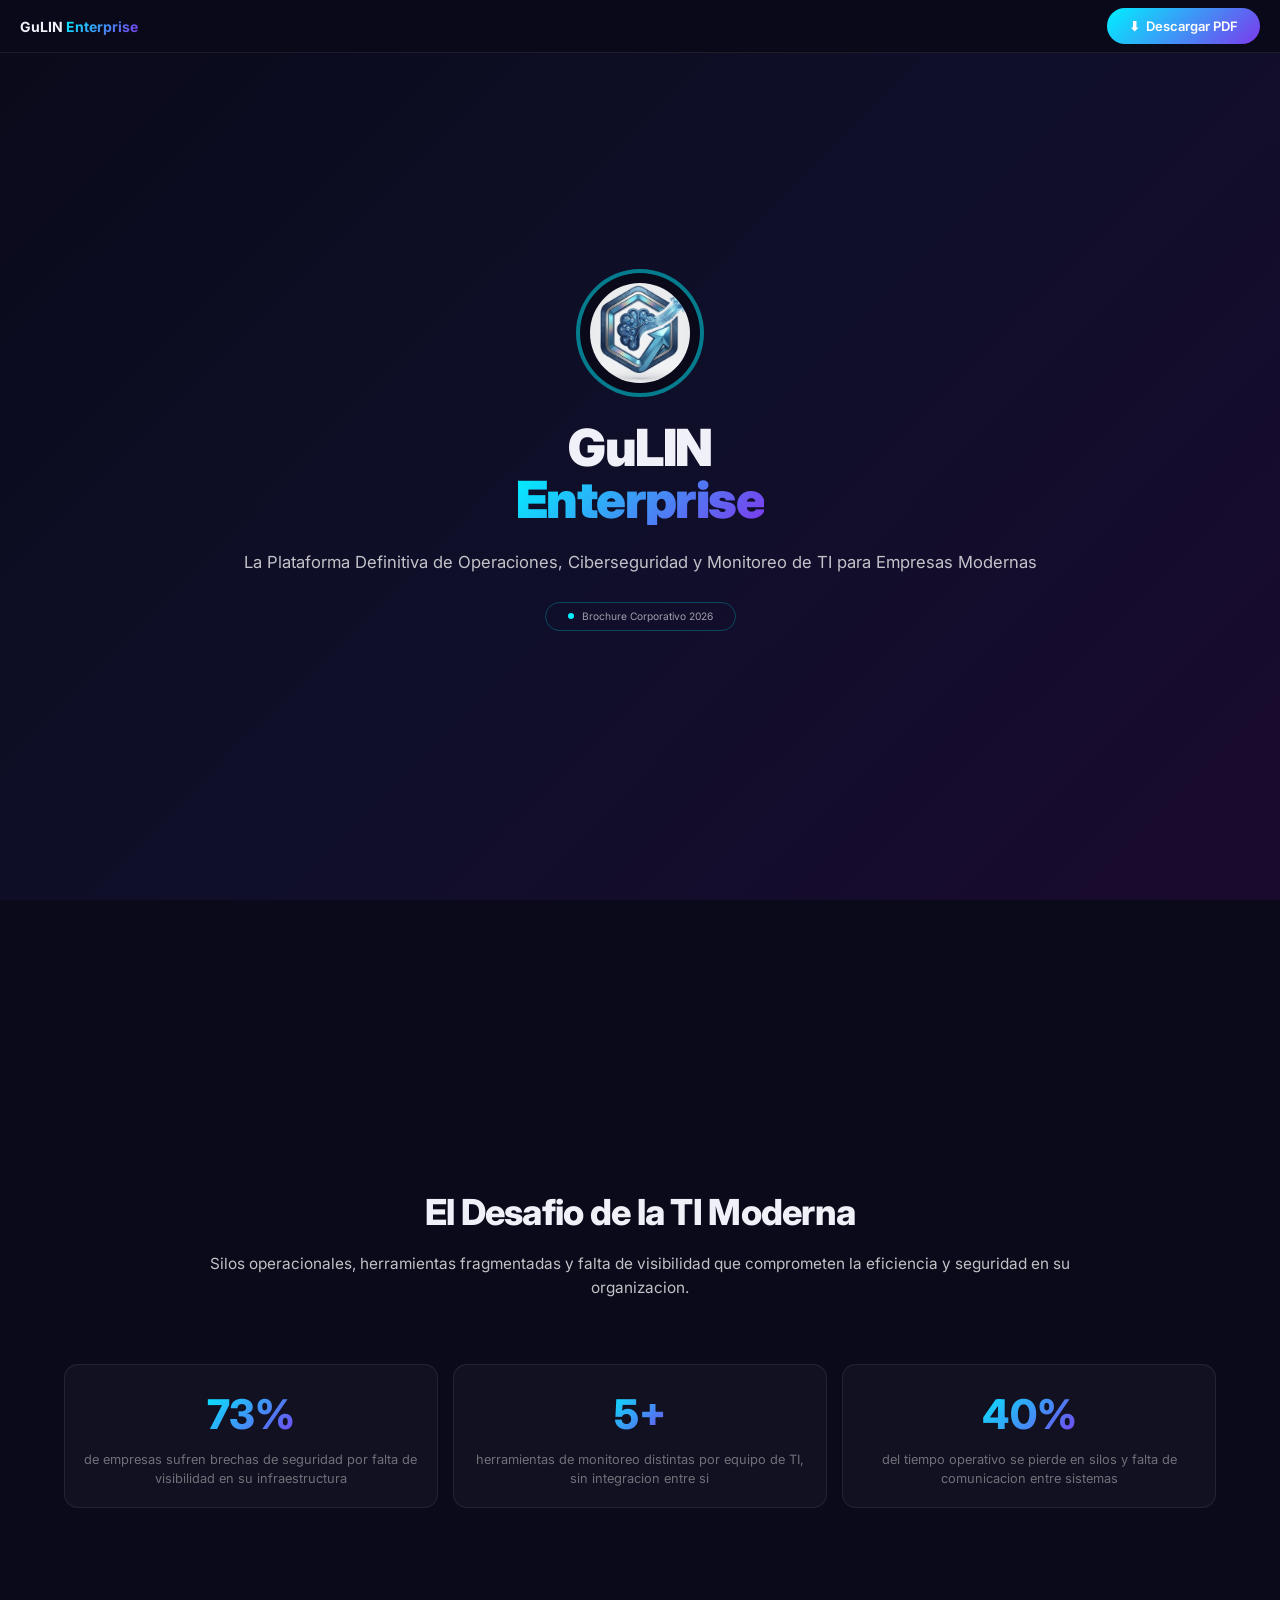
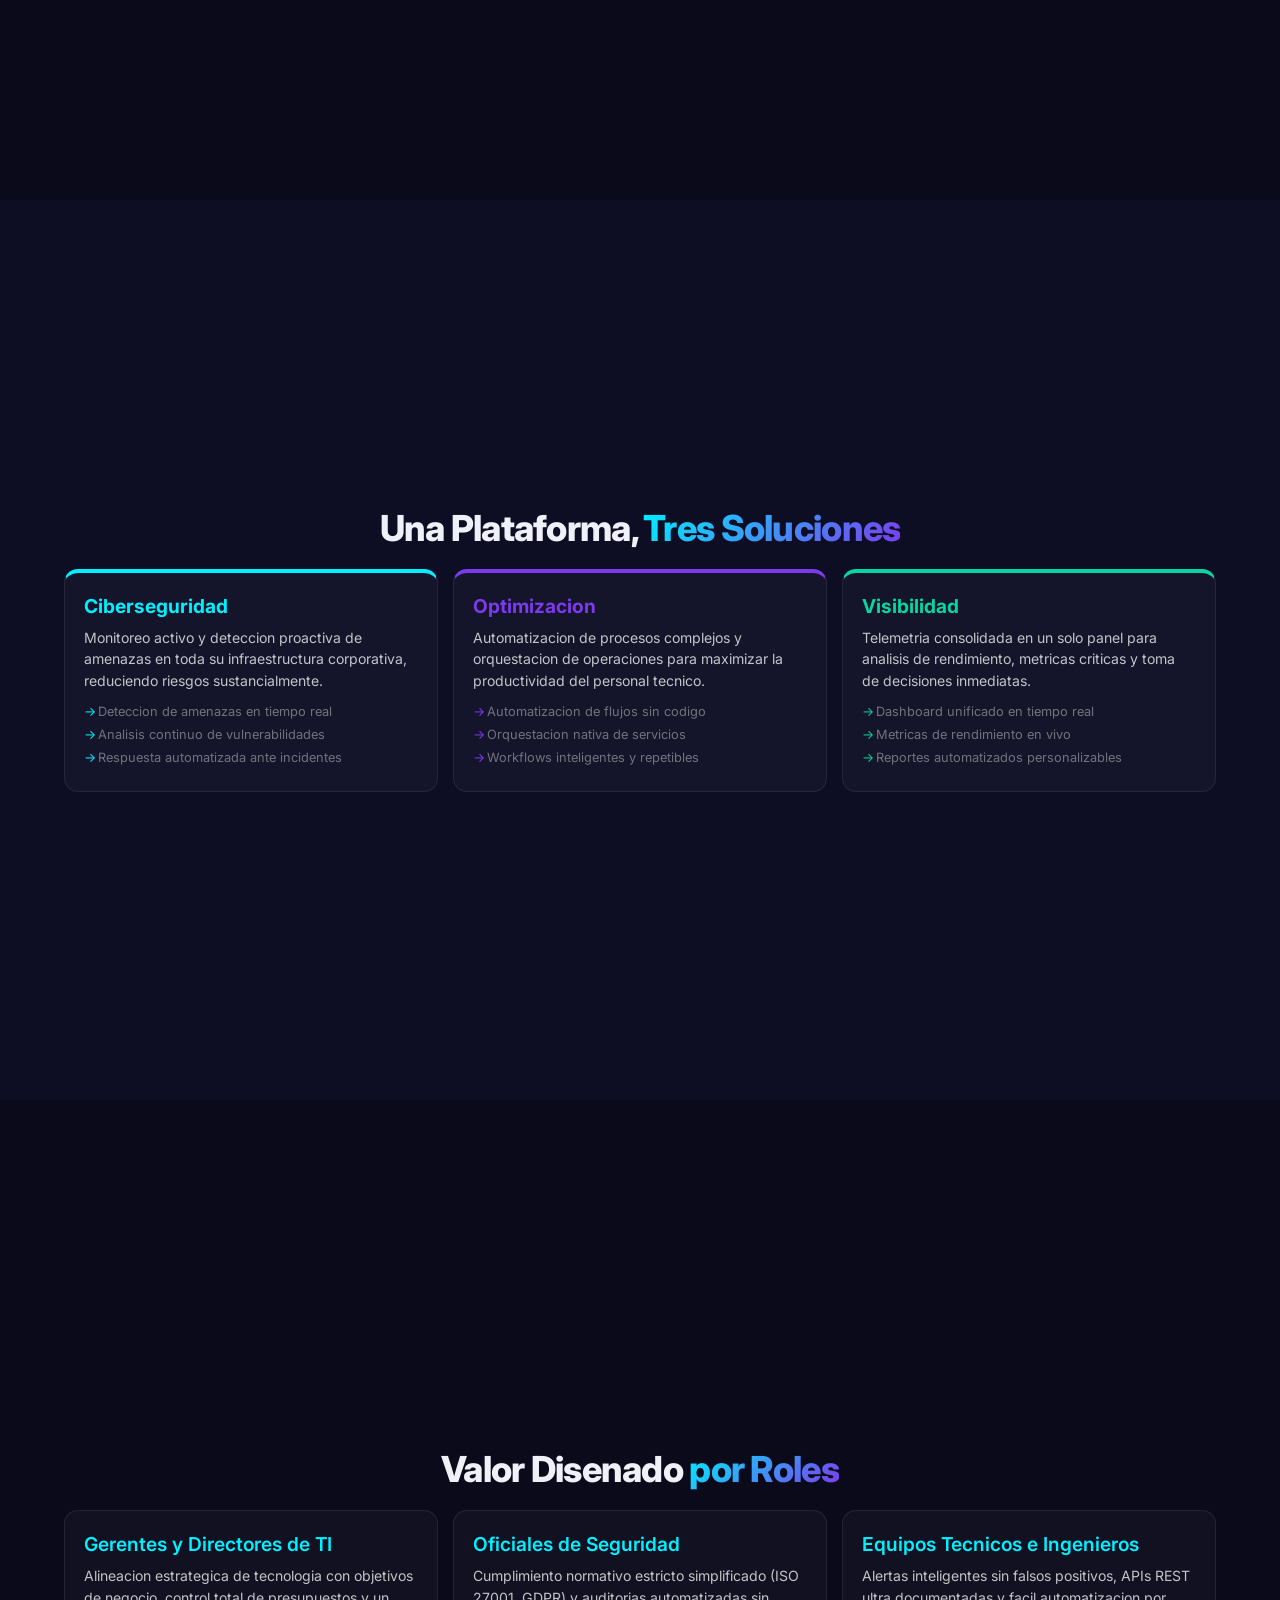
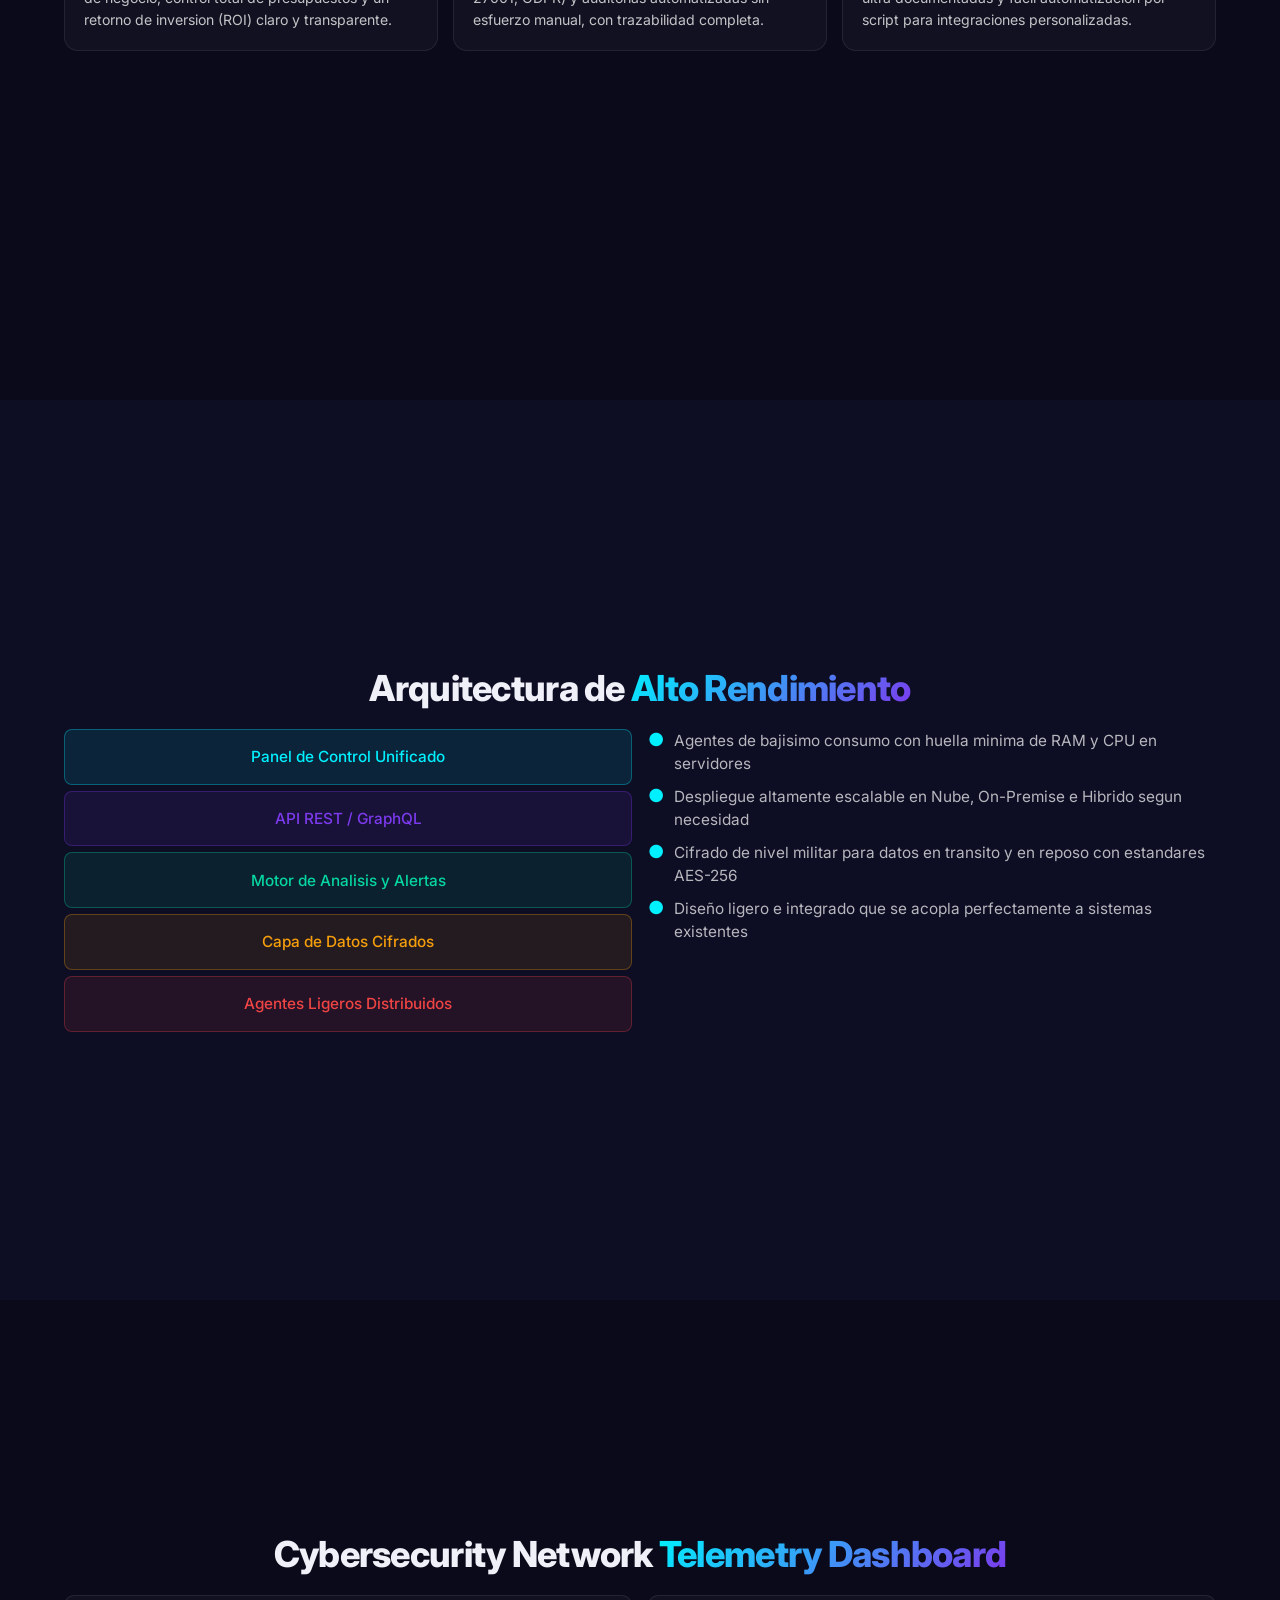
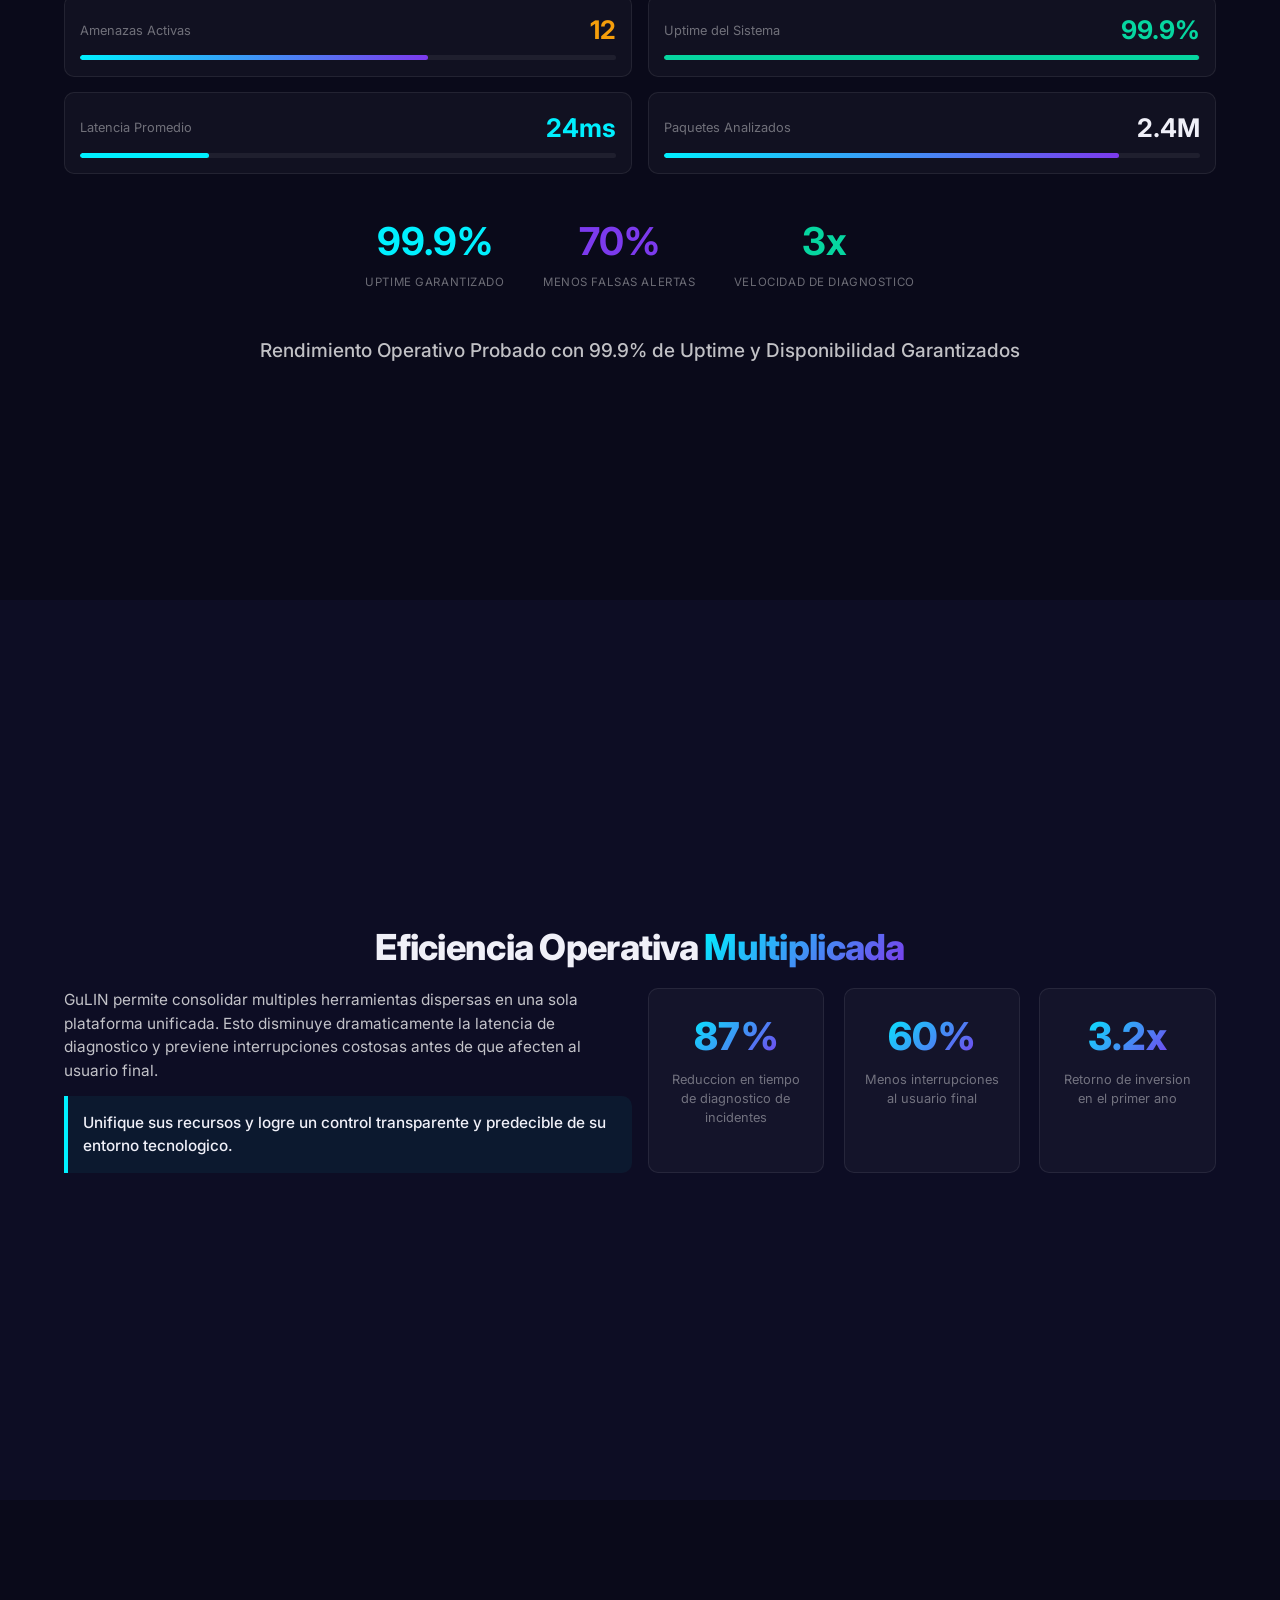
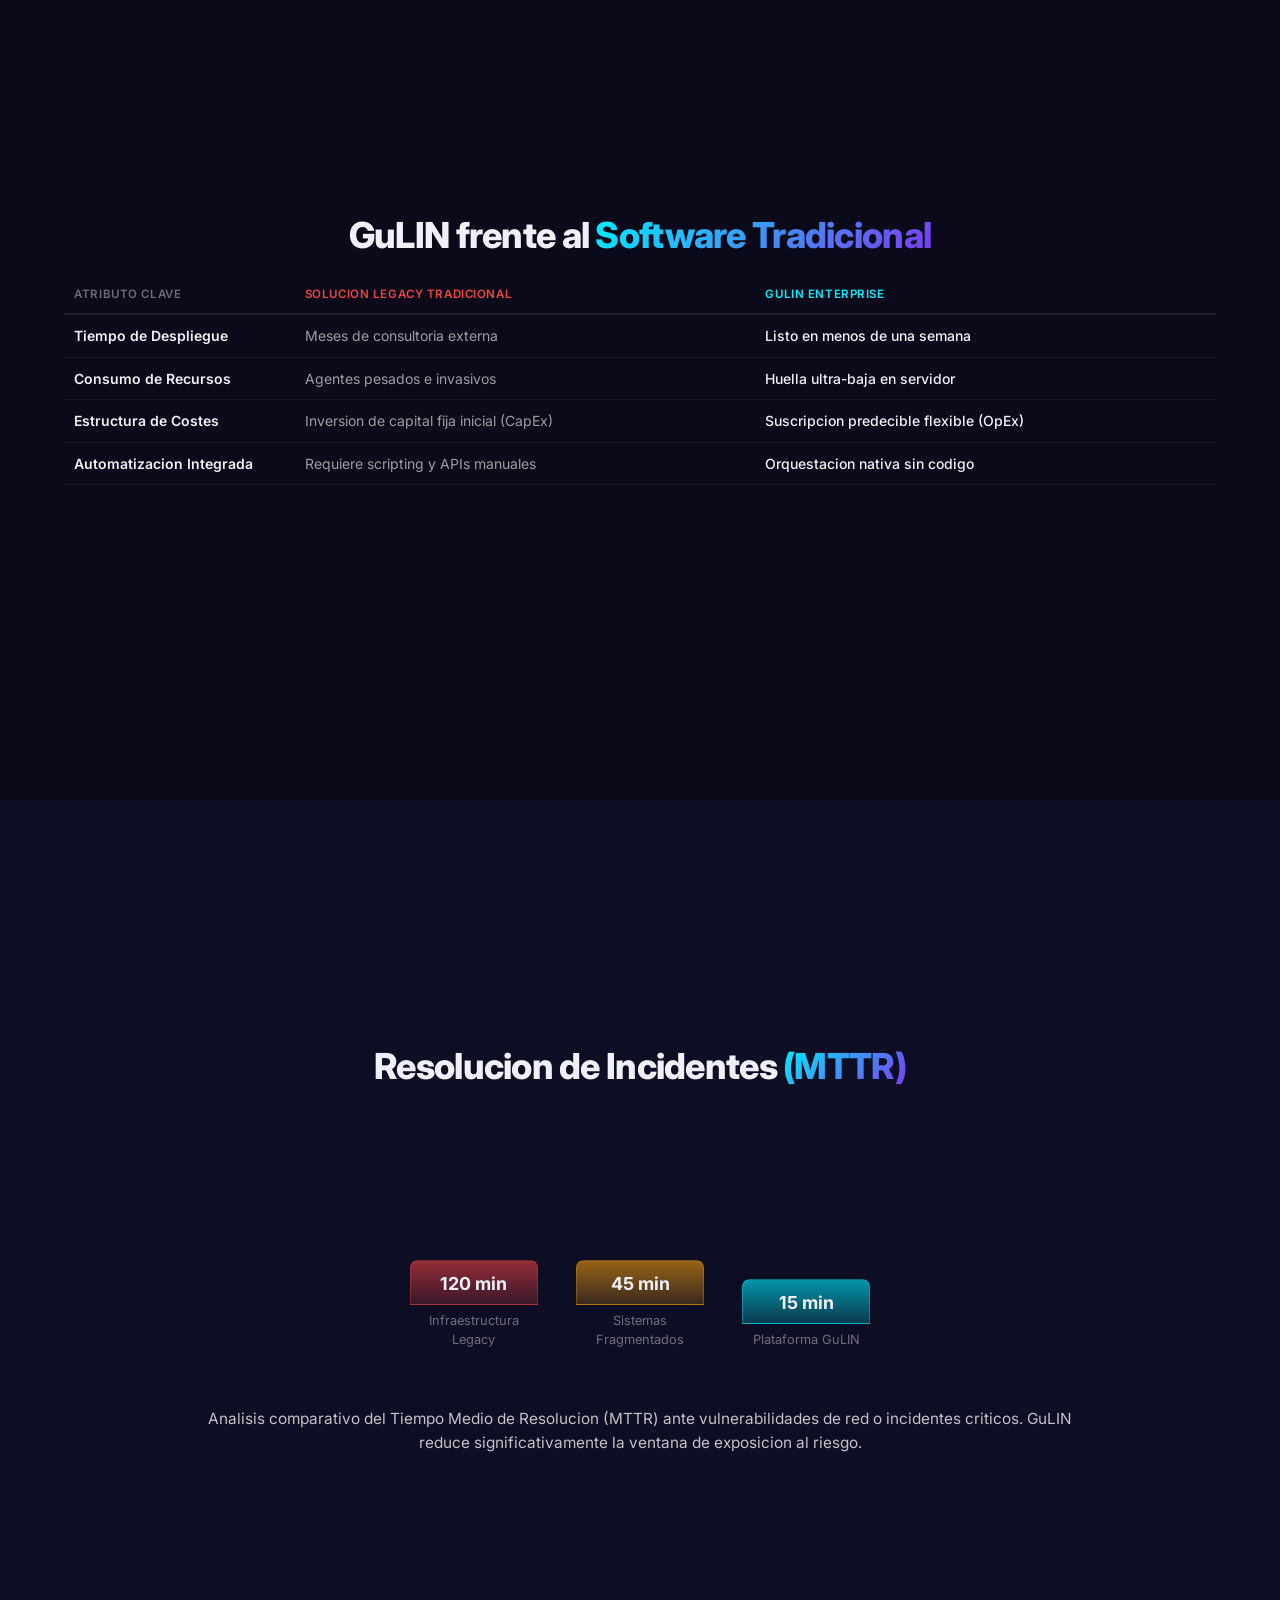
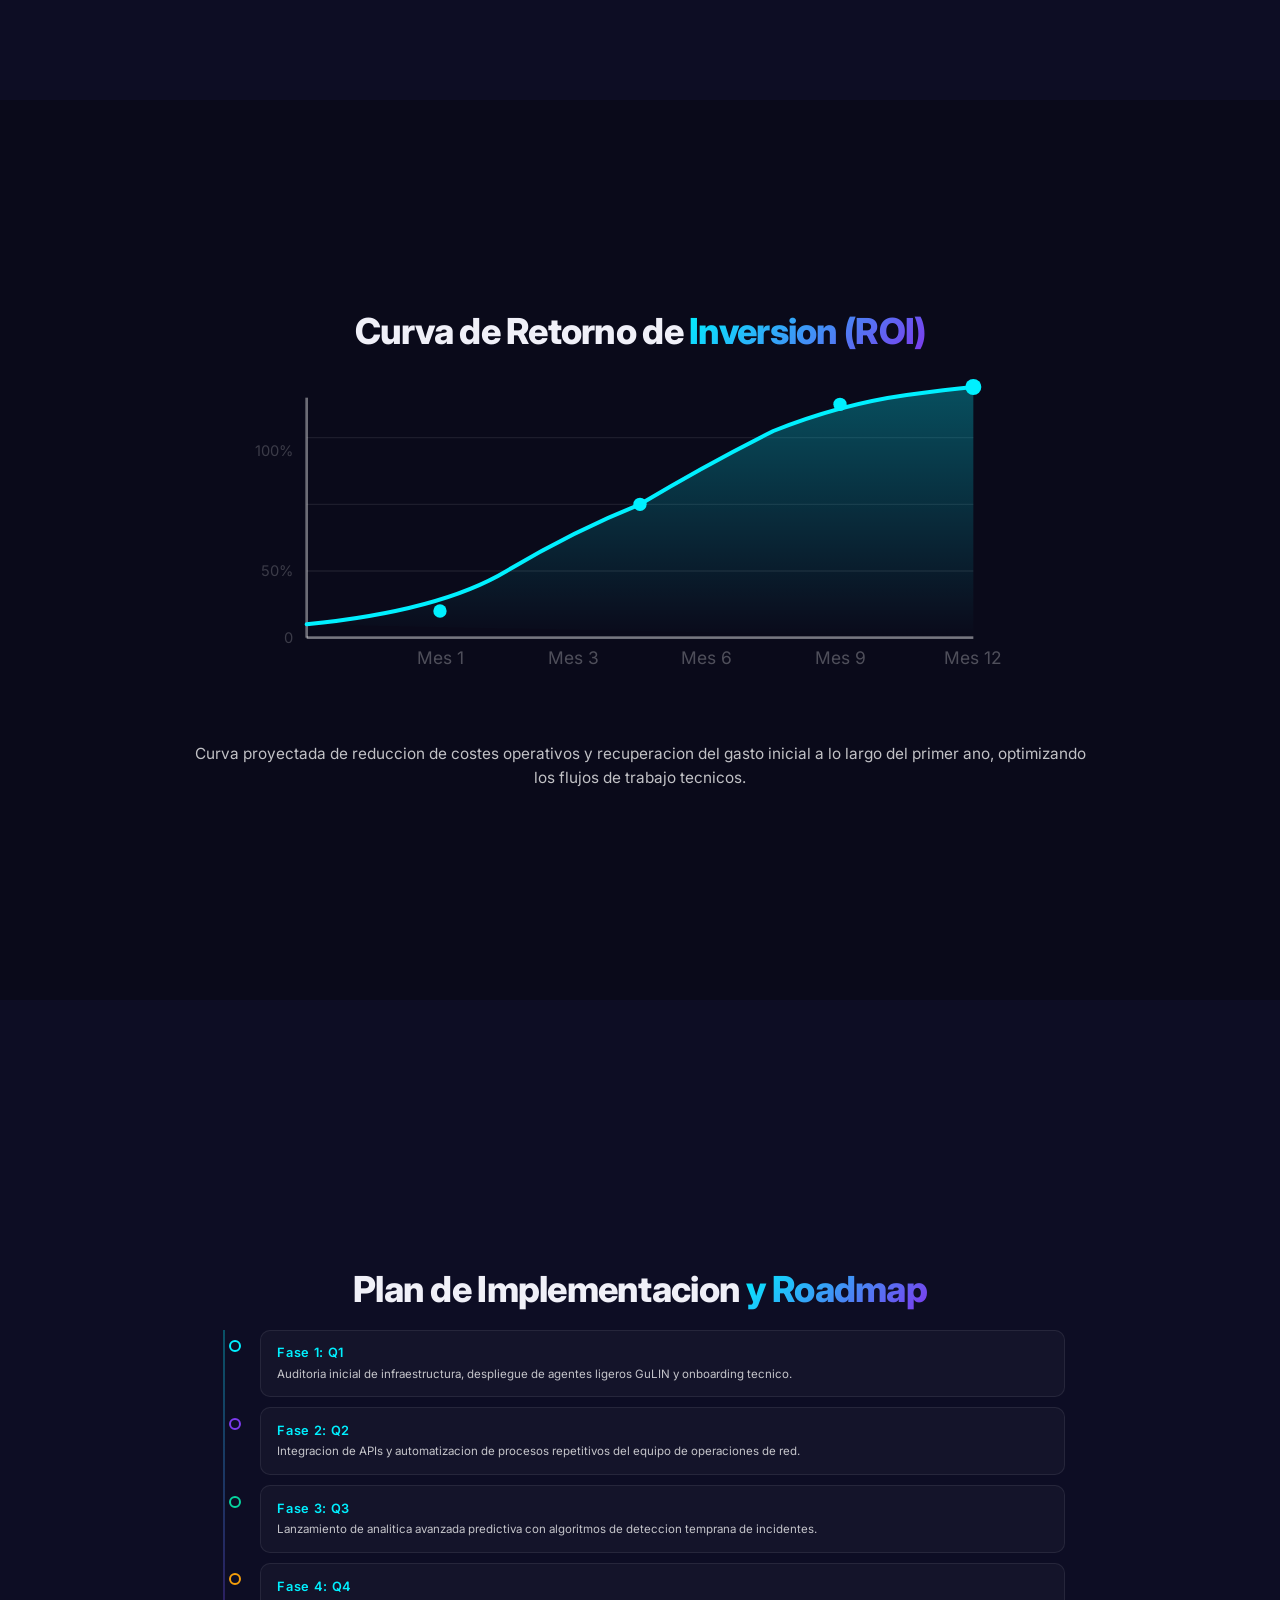
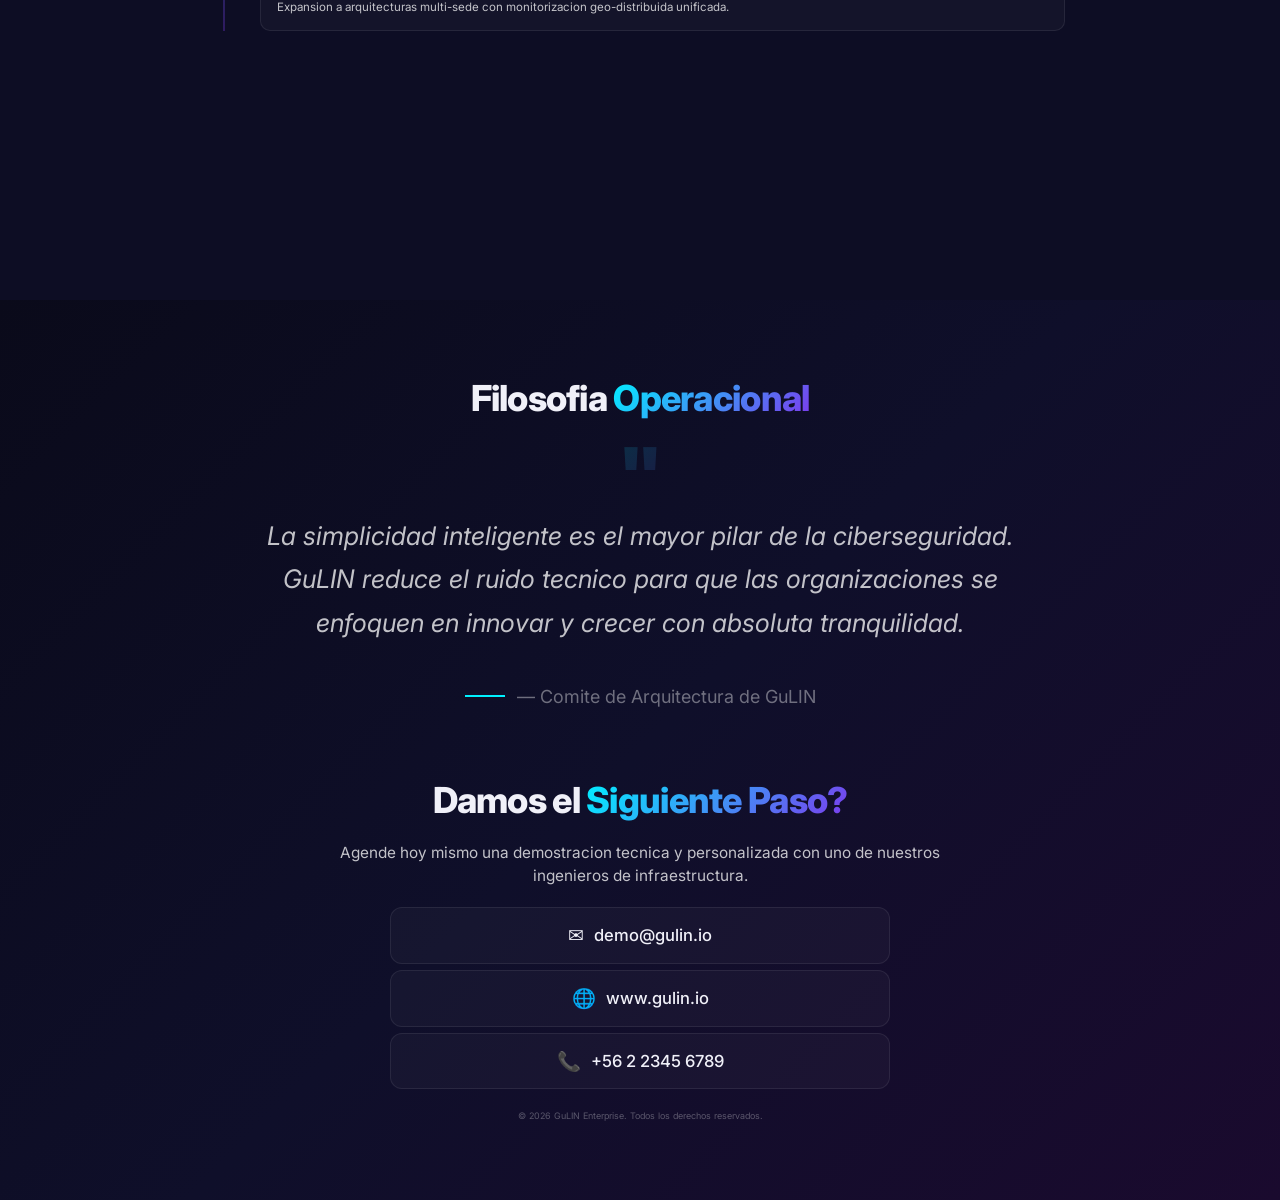
==== commit 5060932c: "fix:centra-y-distribuye-contenido-de-brochure-pdf-y-enterprise-con-mejor-espaciado" ====
--- a/brochure-pdf.html
+++ b/brochure-pdf.html
@@ -10,104 +10,104 @@
 *{margin:0;padding:0;box-sizing:border-box}
 body{font-family:'Inter',sans-serif;background:#0a0a1a;color:#f0f0f8;line-height:1.5;-webkit-font-smoothing:antialiased}
 .accent{background:linear-gradient(135deg,#00f0ff,#7c3aed);-webkit-background-clip:text;-webkit-text-fill-color:transparent;background-clip:text}
-.page{width:100%;height:100vh;padding:5% 7%;position:relative;overflow:hidden;display:flex;flex-direction:column;justify-content:center;page-break-after:always}
-.page-inner{width:100%;max-width:1300px;margin:0 auto;display:flex;flex-direction:column;justify-content:center;height:100%}
-h2{font-size:clamp(28px,3.8vw,48px);font-weight:800;line-height:1.15;margin-bottom:clamp(20px,3vw,40px);letter-spacing:-0.02em}
-p{font-size:clamp(16px,1.8vw,22px);color:rgba(255,255,255,0.75);line-height:1.6}
+.page{width:100%;height:100vh;padding:2.5% 5%;position:relative;overflow:hidden;display:flex;flex-direction:column;justify-content:center;page-break-after:always}
+.page-inner{width:100%;max-width:1300px;margin:0 auto;display:flex;flex-direction:column;justify-content:center;align-items:center;height:100%;gap:clamp(10px,1.5vw,24px)}
+h2{font-size:clamp(22px,2.8vw,38px);font-weight:800;line-height:1.15;letter-spacing:-0.02em;text-align:center}
+p{font-size:clamp(12px,1.2vw,16px);color:rgba(255,255,255,0.75);line-height:1.55}
 .page-cover{background:linear-gradient(135deg,#0a0a1a,#0f0f2a,#1a0a2e);text-align:center;align-items:center}
-.page-cover .page-inner{display:flex;flex-direction:column;align-items:center;justify-content:center;gap:clamp(20px,3.5vw,50px)}
-.cover-logo{width:clamp(130px,16vw,220px);height:clamp(130px,16vw,220px);border-radius:50%;overflow:hidden;border:4px solid rgba(0,240,255,0.5);display:flex;align-items:center;justify-content:center;background:rgba(10,10,26,0.95);padding:10px}
+.page-cover .page-inner{display:flex;flex-direction:column;align-items:center;justify-content:center;gap:clamp(14px,2vw,32px)}
+.cover-logo{width:clamp(90px,10vw,150px);height:clamp(90px,10vw,150px);border-radius:50%;overflow:hidden;border:4px solid rgba(0,240,255,0.5);display:flex;align-items:center;justify-content:center;background:rgba(10,10,26,0.95);padding:10px}
 .cover-logo img{width:100%;height:100%;object-fit:cover;border-radius:50%}
-.cover-title .line{font-size:clamp(44px,6vw,80px);font-weight:900;letter-spacing:-0.03em;line-height:1}
-.cover-subtitle{max-width:900px;font-size:clamp(16px,1.8vw,22px)}
-.cover-badge{display:inline-flex;align-items:center;gap:12px;padding:10px 28px;border:1px solid rgba(0,240,255,0.25);border-radius:50px;font-size:clamp(12px,1.1vw,15px);color:rgba(255,255,255,0.6)}
-.cover-badge .dot{width:8px;height:8px;border-radius:50%;background:#00f0ff}
+.cover-title .line{font-size:clamp(32px,4vw,58px);font-weight:900;letter-spacing:-0.03em;line-height:1}
+.cover-subtitle{max-width:850px;font-size:clamp(13px,1.3vw,17px);text-align:center}
+.cover-badge{display:inline-flex;align-items:center;gap:8px;padding:6px 22px;border:1px solid rgba(0,240,255,0.25);border-radius:50px;font-size:clamp(10px,0.8vw,12px);color:rgba(255,255,255,0.6)}
+.cover-badge .dot{width:6px;height:6px;border-radius:50%;background:#00f0ff}
 .page-content{background:#0a0a1a}
 .page-content-alt{background:#0d0d24}
-.grid-3{display:grid;grid-template-columns:repeat(3,1fr);gap:clamp(16px,2.5vw,36px)}
-.grid-2{display:grid;grid-template-columns:1fr 1fr;gap:clamp(20px,3vw,48px)}
-.card-center{text-align:center;background:rgba(255,255,255,0.03);border:1px solid rgba(255,255,255,0.08);border-radius:16px;padding:clamp(20px,3vw,40px)}
-.num-lg{font-size:clamp(36px,4.5vw,60px);font-weight:800;background:linear-gradient(135deg,#00f0ff,#7c3aed);-webkit-background-clip:text;-webkit-text-fill-color:transparent;background-clip:text}
-.lbl-sm{font-size:clamp(13px,1.4vw,18px);color:rgba(255,255,255,0.4);margin-top:10px;line-height:1.5}
-.sol-card{border-radius:16px;padding:clamp(20px,3vw,40px);background:rgba(255,255,255,0.03);border:1px solid rgba(255,255,255,0.08);border-top:4px solid var(--c,#00f0ff)}
-.sol-card h3{font-size:clamp(20px,2.2vw,30px);font-weight:700;margin-bottom:12px;color:var(--c,#00f0ff)}
-.sol-card p{font-size:clamp(14px,1.5vw,19px);margin-bottom:14px}
-.sol-card ul{list-style:none}
-.sol-card ul li{font-size:clamp(13px,1.3vw,17px);color:rgba(255,255,255,0.4);padding-left:16px;position:relative;margin-bottom:6px}
+.grid-3{display:grid;grid-template-columns:repeat(3,1fr);gap:clamp(10px,1.2vw,18px);width:100%}
+.grid-2{display:grid;grid-template-columns:1fr 1fr;gap:clamp(10px,1.2vw,18px);width:100%}
+.card-center{text-align:center;background:rgba(255,255,255,0.03);border:1px solid rgba(255,255,255,0.08);border-radius:14px;padding:clamp(12px,1.5vw,22px);display:flex;flex-direction:column;align-items:center;justify-content:center;gap:6px}
+.num-lg{font-size:clamp(26px,3.2vw,42px);font-weight:800;background:linear-gradient(135deg,#00f0ff,#7c3aed);-webkit-background-clip:text;-webkit-text-fill-color:transparent;background-clip:text}
+.lbl-sm{font-size:clamp(10px,1vw,14px);color:rgba(255,255,255,0.4);line-height:1.45}
+.sol-card{border-radius:14px;padding:clamp(12px,1.5vw,22px);background:rgba(255,255,255,0.03);border:1px solid rgba(255,255,255,0.08);border-top:4px solid var(--c,#00f0ff);display:flex;flex-direction:column;gap:6px}
+.sol-card h3{font-size:clamp(15px,1.5vw,20px);font-weight:700;color:var(--c,#00f0ff)}
+.sol-card p{font-size:clamp(11px,1.1vw,15px);margin:0}
+.sol-card ul{list-style:none;margin-top:4px}
+.sol-card ul li{font-size:clamp(10px,1vw,13px);color:rgba(255,255,255,0.4);padding-left:14px;position:relative;margin-bottom:4px}
 .sol-card ul li::before{content:'→';position:absolute;left:0;color:var(--c,#00f0ff)}
-.role-card{border-radius:16px;padding:clamp(20px,3vw,40px);background:rgba(255,255,255,0.03);border:1px solid rgba(255,255,255,0.08)}
-.role-card h3{font-size:clamp(18px,2vw,26px);font-weight:600;margin-bottom:12px;color:#00f0ff}
-.role-card p{font-size:clamp(14px,1.5vw,19px)}
-.arch-layers{display:flex;flex-direction:column;gap:8px}
-.arch-layer{padding:clamp(12px,1.8vw,24px);border-radius:10px;font-size:clamp(14px,1.6vw,20px);font-weight:500;text-align:center}
+.role-card{border-radius:14px;padding:clamp(12px,1.5vw,22px);background:rgba(255,255,255,0.03);border:1px solid rgba(255,255,255,0.08);display:flex;flex-direction:column;gap:6px}
+.role-card h3{font-size:clamp(15px,1.5vw,20px);font-weight:600;color:#00f0ff}
+.role-card p{font-size:clamp(11px,1.1vw,15px)}
+.arch-layers{display:flex;flex-direction:column;gap:6px}
+.arch-layer{padding:clamp(8px,1.2vw,16px);border-radius:8px;font-size:clamp(12px,1.2vw,16px);font-weight:500;text-align:center}
 .arch-layer.l1{background:rgba(0,240,255,0.1);border:1px solid rgba(0,240,255,0.3);color:#00f0ff}
 .arch-layer.l2{background:rgba(124,58,237,0.1);border:1px solid rgba(124,58,237,0.3);color:#7c3aed}
 .arch-layer.l3{background:rgba(6,214,160,0.1);border:1px solid rgba(6,214,160,0.3);color:#06d6a0}
 .arch-layer.l4{background:rgba(245,158,11,0.1);border:1px solid rgba(245,158,11,0.3);color:#f59e0b}
 .arch-layer.l5{background:rgba(239,68,68,0.1);border:1px solid rgba(239,68,68,0.3);color:#ef4444}
-.arch-feat{display:flex;align-items:flex-start;gap:12px;font-size:clamp(14px,1.5vw,19px);color:rgba(255,255,255,0.7);margin-bottom:14px}
-.arch-feat .dot{color:#00f0ff;font-size:22px;line-height:1;margin-top:2px}
-.dash-grid{display:grid;grid-template-columns:1fr 1fr;gap:clamp(14px,2vw,28px)}
-.dash-card{padding:clamp(14px,2vw,28px);background:rgba(255,255,255,0.03);border:1px solid rgba(255,255,255,0.08);border-radius:12px}
-.dash-card .hdr{display:flex;justify-content:space-between;align-items:center;margin-bottom:10px}
-.dash-card .lbl{font-size:clamp(12px,1.3vw,16px);color:rgba(255,255,255,0.4)}
-.dash-card .val{font-size:clamp(20px,2.5vw,34px);font-weight:700}
+.arch-feat{display:flex;align-items:flex-start;gap:10px;font-size:clamp(12px,1.2vw,16px);color:rgba(255,255,255,0.7);margin-bottom:10px}
+.arch-feat .dot{color:#00f0ff;font-size:18px;line-height:1;margin-top:2px}
+.dash-grid{display:grid;grid-template-columns:1fr 1fr;gap:clamp(10px,1.2vw,18px);width:100%}
+.dash-card{padding:clamp(10px,1.2vw,18px);background:rgba(255,255,255,0.03);border:1px solid rgba(255,255,255,0.08);border-radius:10px}
+.dash-card .hdr{display:flex;justify-content:space-between;align-items:center;margin-bottom:6px}
+.dash-card .lbl{font-size:clamp(10px,1vw,13px);color:rgba(255,255,255,0.4)}
+.dash-card .val{font-size:clamp(16px,2vw,26px);font-weight:700}
 .dash-card .val.gr{color:#06d6a0}.dash-card .val.cy{color:#00f0ff}.dash-card .val.wa{color:#f59e0b}
-.dash-bar{height:6px;background:rgba(255,255,255,0.06);border-radius:3px;overflow:hidden}
+.dash-bar{height:5px;background:rgba(255,255,255,0.06);border-radius:3px;overflow:hidden}
 .dash-bar .fill{height:100%;background:linear-gradient(90deg,#00f0ff,#7c3aed);border-radius:3px}
 .dash-bar .fill.gr{background:#06d6a0}.dash-bar .fill.cy{background:#00f0ff}
-.dash-metrics{display:flex;justify-content:center;gap:clamp(30px,5vw,70px);margin-top:clamp(20px,3vw,40px)}
+.dash-metrics{display:flex;justify-content:center;gap:clamp(20px,3vw,50px);margin-top:clamp(10px,1.5vw,22px)}
 .dash-metric{text-align:center}
-.dash-metric .n{font-size:clamp(30px,3.8vw,50px);font-weight:700}
-.dash-metric .l{font-size:clamp(10px,1.1vw,14px);color:rgba(255,255,255,0.4);text-transform:uppercase;letter-spacing:0.05em;margin-top:6px}
-.eff-highlight{display:block;padding:clamp(14px,2vw,28px);background:rgba(0,240,255,0.05);border-left:4px solid #00f0ff;border-radius:0 10px 10px 0;font-size:clamp(15px,1.6vw,20px);font-weight:500;color:#f0f0f8;margin-top:clamp(14px,2vw,28px)}
-.eff-num{text-align:center;padding:clamp(16px,2.5vw,34px);background:rgba(255,255,255,0.03);border:1px solid rgba(255,255,255,0.08);border-radius:12px}
-.eff-num .v{font-size:clamp(32px,4vw,54px);font-weight:800;background:linear-gradient(135deg,#00f0ff,#7c3aed);-webkit-background-clip:text;-webkit-text-fill-color:transparent;background-clip:text}
-.eff-num .l{font-size:clamp(12px,1.3vw,16px);color:rgba(255,255,255,0.4);margin-top:6px}
-.compare-table{width:100%;border-collapse:collapse;font-size:clamp(14px,1.6vw,20px)}
-.compare-table th{padding:clamp(12px,1.8vw,24px);text-align:left;font-weight:600;font-size:clamp(12px,1.3vw,16px);text-transform:uppercase;letter-spacing:0.05em;border-bottom:2px solid rgba(255,255,255,0.08)}
-.compare-table th:nth-child(1){color:rgba(255,255,255,0.4);width:22%}
-.compare-table th:nth-child(2){color:#ef4444;width:39%}
-.compare-table th:nth-child(3){color:#00f0ff;width:39%}
-.compare-table td{padding:clamp(12px,1.8vw,24px);border-bottom:1px solid rgba(255,255,255,0.06)}
+.dash-metric .n{font-size:clamp(24px,3vw,40px);font-weight:700}
+.dash-metric .l{font-size:clamp(9px,0.9vw,12px);color:rgba(255,255,255,0.4);text-transform:uppercase;letter-spacing:0.05em;margin-top:4px}
+.eff-highlight{display:block;padding:clamp(10px,1.2vw,18px);background:rgba(0,240,255,0.05);border-left:4px solid #00f0ff;border-radius:0 10px 10px 0;font-size:clamp(12px,1.2vw,16px);font-weight:500;color:#f0f0f8;margin-top:clamp(8px,1vw,14px)}
+.eff-num{text-align:center;padding:clamp(10px,1.5vw,22px);background:rgba(255,255,255,0.03);border:1px solid rgba(255,255,255,0.08);border-radius:10px;display:flex;flex-direction:column;align-items:center;gap:4px}
+.eff-num .v{font-size:clamp(24px,3vw,40px);font-weight:800;background:linear-gradient(135deg,#00f0ff,#7c3aed);-webkit-background-clip:text;-webkit-text-fill-color:transparent;background-clip:text}
+.eff-num .l{font-size:clamp(10px,1vw,13px);color:rgba(255,255,255,0.4)}
+.compare-table{width:100%;border-collapse:collapse;font-size:clamp(11px,1.1vw,14px)}
+.compare-table th{padding:clamp(6px,0.8vw,12px);text-align:left;font-weight:600;font-size:clamp(9px,0.9vw,12px);text-transform:uppercase;letter-spacing:0.05em;border-bottom:2px solid rgba(255,255,255,0.08)}
+.compare-table th:nth-child(1){color:rgba(255,255,255,0.4);width:20%}
+.compare-table th:nth-child(2){color:#ef4444;width:40%}
+.compare-table th:nth-child(3){color:#00f0ff;width:40%}
+.compare-table td{padding:clamp(6px,0.8vw,12px);border-bottom:1px solid rgba(255,255,255,0.06)}
 .compare-table .at{font-weight:600;color:#f0f0f8;white-space:nowrap}
 .compare-table .lg{color:rgba(255,255,255,0.6)}
 .compare-table .gl{color:#f0f0f8;font-weight:500}
-.mttr-chart{display:flex;align-items:flex-end;justify-content:center;gap:clamp(20px,4vw,60px);height:clamp(160px,28vw,360px);padding:clamp(10px,1.5vw,20px) 0}
-.mttr-bar{display:flex;flex-direction:column;align-items:center;gap:10px;width:clamp(80px,14vw,200px)}
-.mttr-bar .fill{width:100%;border-radius:10px 10px 0 0;display:flex;align-items:flex-start;justify-content:center;padding-top:clamp(8px,1.2vw,18px);min-height:clamp(28px,5vw,70px)}
+.mttr-chart{display:flex;align-items:flex-end;justify-content:center;gap:clamp(16px,3vw,40px);height:clamp(120px,20vw,260px);padding:clamp(6px,1vw,14px) 0}
+.mttr-bar{display:flex;flex-direction:column;align-items:center;gap:6px;width:clamp(60px,10vw,140px)}
+.mttr-bar .fill{width:100%;border-radius:8px 8px 0 0;display:flex;align-items:flex-start;justify-content:center;padding-top:clamp(6px,0.8vw,12px);min-height:clamp(20px,3.5vw,50px)}
 .mttr-bar .fill.rd{background:linear-gradient(180deg,rgba(239,68,68,0.6),rgba(239,68,68,0.2));border:1px solid rgba(239,68,68,0.3)}
 .mttr-bar .fill.wa{background:linear-gradient(180deg,rgba(245,158,11,0.6),rgba(245,158,11,0.2));border:1px solid rgba(245,158,11,0.3)}
 .mttr-bar .fill.cy{background:linear-gradient(180deg,rgba(0,240,255,0.6),rgba(0,240,255,0.2));border:1px solid rgba(0,240,255,0.3)}
-.mttr-bar .v{font-size:clamp(14px,1.8vw,22px);font-weight:700}
-.mttr-bar .l{font-size:clamp(12px,1.3vw,16px);color:rgba(255,255,255,0.4);text-align:center}
-.roi-chart{width:100%;max-width:1000px;margin:0 auto}
+.mttr-bar .v{font-size:clamp(12px,1.4vw,18px);font-weight:700}
+.mttr-bar .l{font-size:clamp(10px,1vw,13px);color:rgba(255,255,255,0.4);text-align:center}
+.roi-chart{width:100%;max-width:800px;margin:0 auto}
 .roi-chart svg{width:100%;height:auto}
-.roadmap{position:relative;display:flex;flex-direction:column;gap:clamp(10px,1.5vw,20px);padding-left:clamp(20px,3vw,40px);max-width:900px;margin:0 auto}
-.roadmap::before{content:'';position:absolute;left:clamp(5px,0.8vw,10px);top:0;bottom:0;width:3px;background:linear-gradient(180deg,#00f0ff,#7c3aed);opacity:0.3}
-.roadmap-phase{position:relative;padding-left:clamp(16px,2.5vw,32px)}
-.roadmap-phase .dot{position:absolute;left:clamp(-18px,-2.5vw,-28px);top:clamp(8px,1.2vw,18px);width:clamp(10px,1.5vw,18px);height:clamp(10px,1.5vw,18px);border-radius:50%;border:3px solid #00f0ff;background:#0d0d24}
+.roadmap{position:relative;display:flex;flex-direction:column;gap:clamp(6px,0.8vw,12px);padding-left:clamp(14px,2vw,28px);max-width:850px;width:100%}
+.roadmap::before{content:'';position:absolute;left:clamp(4px,0.6vw,8px);top:0;bottom:0;width:2px;background:linear-gradient(180deg,#00f0ff,#7c3aed);opacity:0.3}
+.roadmap-phase{position:relative;padding-left:clamp(10px,1.5vw,20px)}
+.roadmap-phase .dot{position:absolute;left:clamp(-12px,-1.8vw,-20px);top:clamp(5px,0.8vw,12px);width:clamp(7px,1vw,12px);height:clamp(7px,1vw,12px);border-radius:50%;border:2px solid #00f0ff;background:#0d0d24}
 .roadmap-phase:nth-child(1) .dot{border-color:#00f0ff}
 .roadmap-phase:nth-child(2) .dot{border-color:#7c3aed}
 .roadmap-phase:nth-child(3) .dot{border-color:#06d6a0}
 .roadmap-phase:nth-child(4) .dot{border-color:#f59e0b}
-.roadmap-phase .content{padding:clamp(14px,2vw,28px) clamp(16px,2.5vw,34px);background:rgba(255,255,255,0.03);border:1px solid rgba(255,255,255,0.08);border-radius:12px}
-.roadmap-phase .label{font-size:clamp(14px,1.6vw,20px);font-weight:600;color:#00f0ff;margin-bottom:6px;letter-spacing:0.05em}
-.roadmap-phase p{font-size:clamp(13px,1.4vw,18px)}
+.roadmap-phase .content{padding:clamp(8px,1vw,16px) clamp(10px,1.3vw,20px);background:rgba(255,255,255,0.03);border:1px solid rgba(255,255,255,0.08);border-radius:10px}
+.roadmap-phase .label{font-size:clamp(10px,1vw,14px);font-weight:600;color:#00f0ff;margin-bottom:3px;letter-spacing:0.05em}
+.roadmap-phase p{font-size:clamp(9px,0.9vw,12px)}
 .page-contact{background:linear-gradient(135deg,#0a0a1a,#0f0f2a,#1a0a2e);text-align:center;align-items:center}
-.page-contact .page-inner{display:flex;flex-direction:column;align-items:center;justify-content:center;gap:clamp(16px,2.5vw,36px)}
-.contact-items{display:flex;flex-direction:column;gap:clamp(8px,1.2vw,16px);width:100%;max-width:500px}
-.contact-item{display:flex;align-items:center;justify-content:center;gap:12px;padding:clamp(12px,1.8vw,24px) clamp(16px,2.5vw,34px);background:rgba(255,255,255,0.03);border:1px solid rgba(255,255,255,0.08);border-radius:12px}
-.contact-item a{color:#f0f0f8;text-decoration:none;font-size:clamp(16px,1.8vw,22px);font-weight:500}
-.contact-item .ic{font-size:clamp(18px,2vw,26px)}
-.footer-text{font-size:clamp(10px,1vw,13px);color:rgba(255,255,255,0.3);margin-top:clamp(10px,1.5vw,20px)}
-.download-bar{position:fixed;top:0;left:0;right:0;z-index:1000;background:rgba(10,10,26,0.95);backdrop-filter:blur(12px);border-bottom:1px solid rgba(255,255,255,0.08);padding:10px 24px;display:flex;justify-content:space-between;align-items:center}
-.download-bar .brand{font-weight:700;font-size:16px}
+.page-contact .page-inner{display:flex;flex-direction:column;align-items:center;justify-content:center;gap:clamp(10px,1.5vw,22px)}
+.contact-items{display:flex;flex-direction:column;gap:clamp(4px,0.5vw,8px);width:100%;max-width:500px}
+.contact-item{display:flex;align-items:center;justify-content:center;gap:10px;padding:clamp(8px,1vw,14px) clamp(10px,1.3vw,18px);background:rgba(255,255,255,0.03);border:1px solid rgba(255,255,255,0.08);border-radius:12px}
+.contact-item a{color:#f0f0f8;text-decoration:none;font-size:clamp(13px,1.3vw,17px);font-weight:500}
+.contact-item .ic{font-size:clamp(14px,1.5vw,20px)}
+.footer-text{font-size:clamp(8px,0.7vw,10px);color:rgba(255,255,255,0.3)}
+.download-bar{position:fixed;top:0;left:0;right:0;z-index:1000;background:rgba(10,10,26,0.95);backdrop-filter:blur(12px);border-bottom:1px solid rgba(255,255,255,0.08);padding:8px 20px;display:flex;justify-content:space-between;align-items:center}
+.download-bar .brand{font-weight:700;font-size:14px}
 .download-bar .brand span{background:linear-gradient(135deg,#00f0ff,#7c3aed);-webkit-background-clip:text;-webkit-text-fill-color:transparent;background-clip:text}
-.download-btn{display:inline-flex;align-items:center;gap:8px;padding:12px 28px;background:linear-gradient(135deg,#00f0ff,#7c3aed);color:#fff;border:none;border-radius:50px;font-size:15px;font-weight:600;cursor:pointer;font-family:'Inter',sans-serif;transition:all 0.3s}
+.download-btn{display:inline-flex;align-items:center;gap:6px;padding:10px 22px;background:linear-gradient(135deg,#00f0ff,#7c3aed);color:#fff;border:none;border-radius:50px;font-size:13px;font-weight:600;cursor:pointer;font-family:'Inter',sans-serif;transition:all 0.3s}
 .download-btn:hover{transform:translateY(-2px);box-shadow:0 8px 30px rgba(0,240,255,0.3)}
-@media print{.download-bar{display:none!important}body{background:#0a0a1a}.page{margin:0;padding:4% 5%;width:100%;height:100vh;page-break-after:always;-webkit-print-color-adjust:exact;print-color-adjust:exact}@page{size:landscape;margin:0}}
-@media(max-width:768px){.page{padding:6% 4%;height:auto;min-height:100vh}.grid-3,.grid-2{grid-template-columns:1fr}.cover-title .line{font-size:32px}.mttr-chart{height:100px}.mttr-bar{width:60px}.download-bar{flex-direction:column;gap:8px;padding:8px 12px}}
+@media print{.download-bar{display:none!important}body{background:#0a0a1a}.page{margin:0;padding:2% 3.5%;width:100%;height:100vh;page-break-after:always;-webkit-print-color-adjust:exact;print-color-adjust:exact}@page{size:landscape;margin:0}}
+@media(max-width:768px){.page{padding:3% 3%;height:auto;min-height:100vh}.grid-3,.grid-2{grid-template-columns:1fr}.cover-title .line{font-size:26px}.mttr-chart{height:100px}.mttr-bar{width:60px}.download-bar{flex-direction:column;gap:6px;padding:6px 10px}}
 </style>
 </head>
 <body>
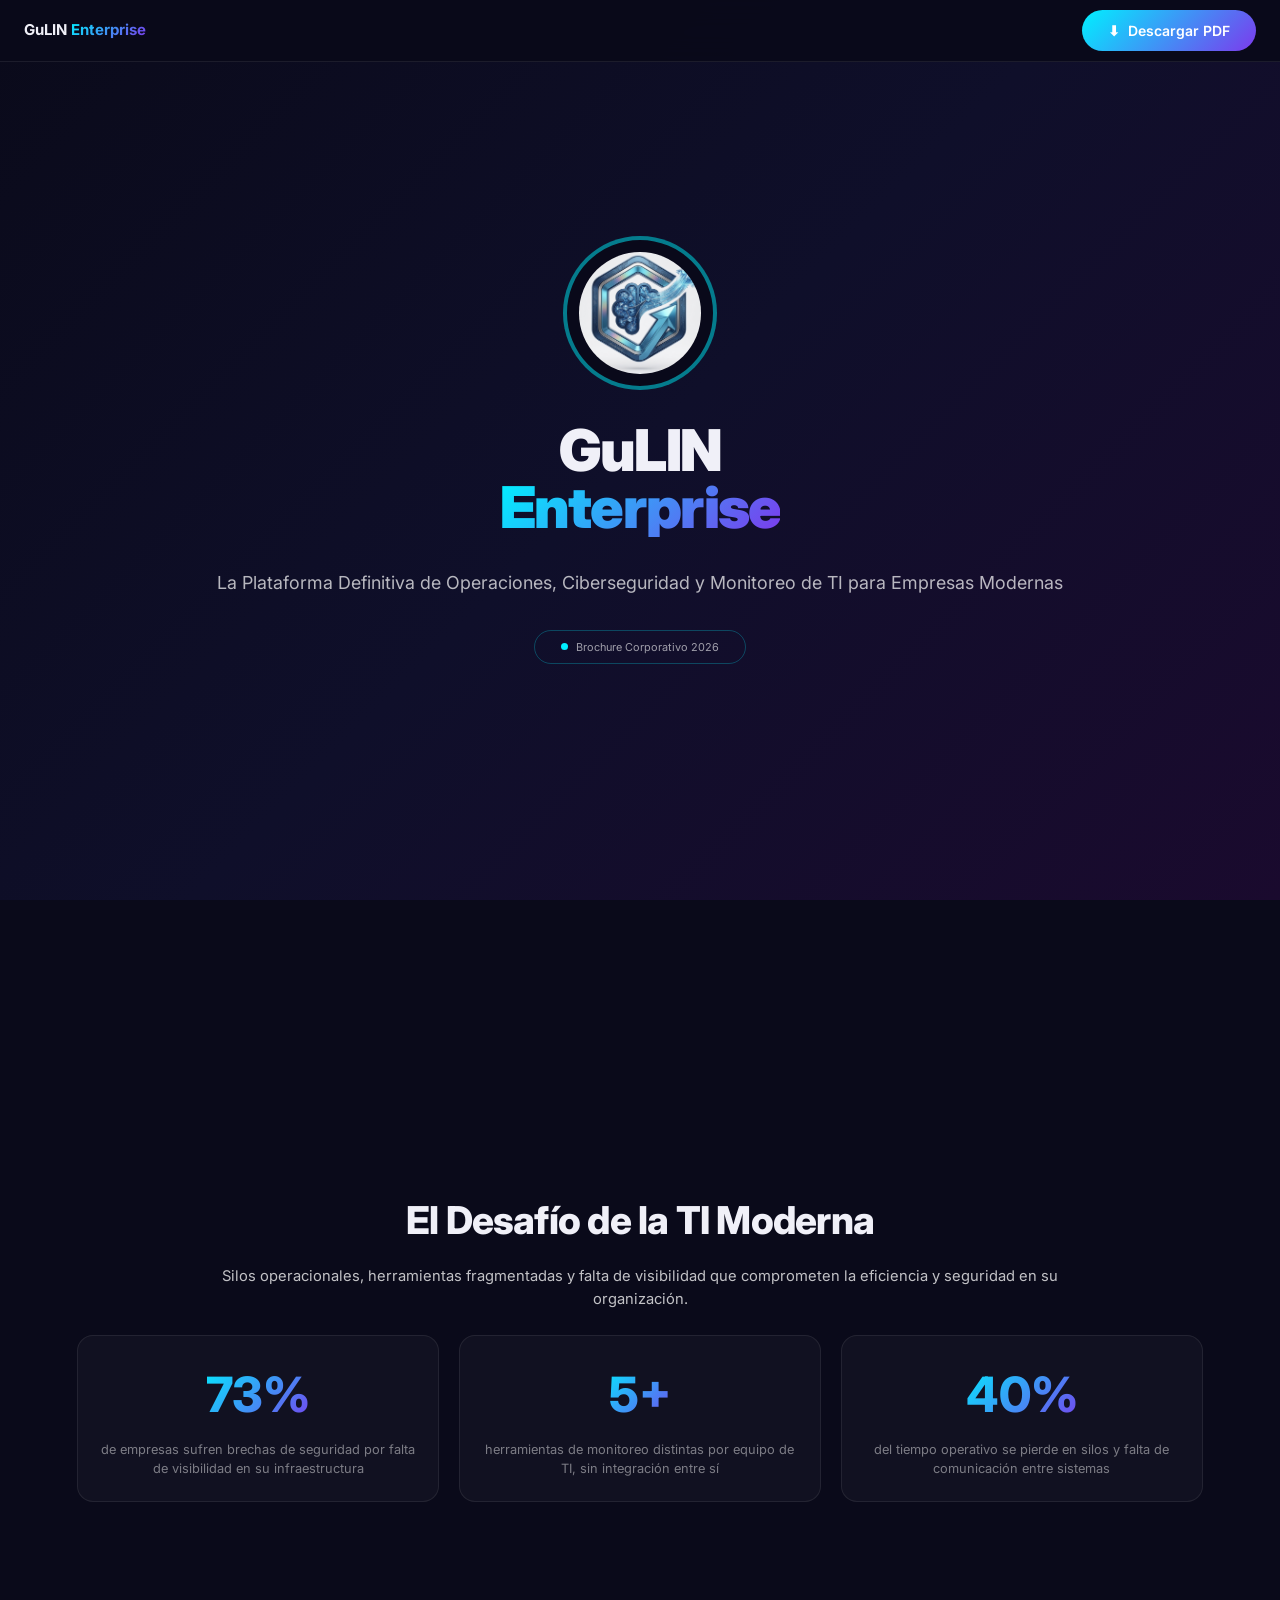
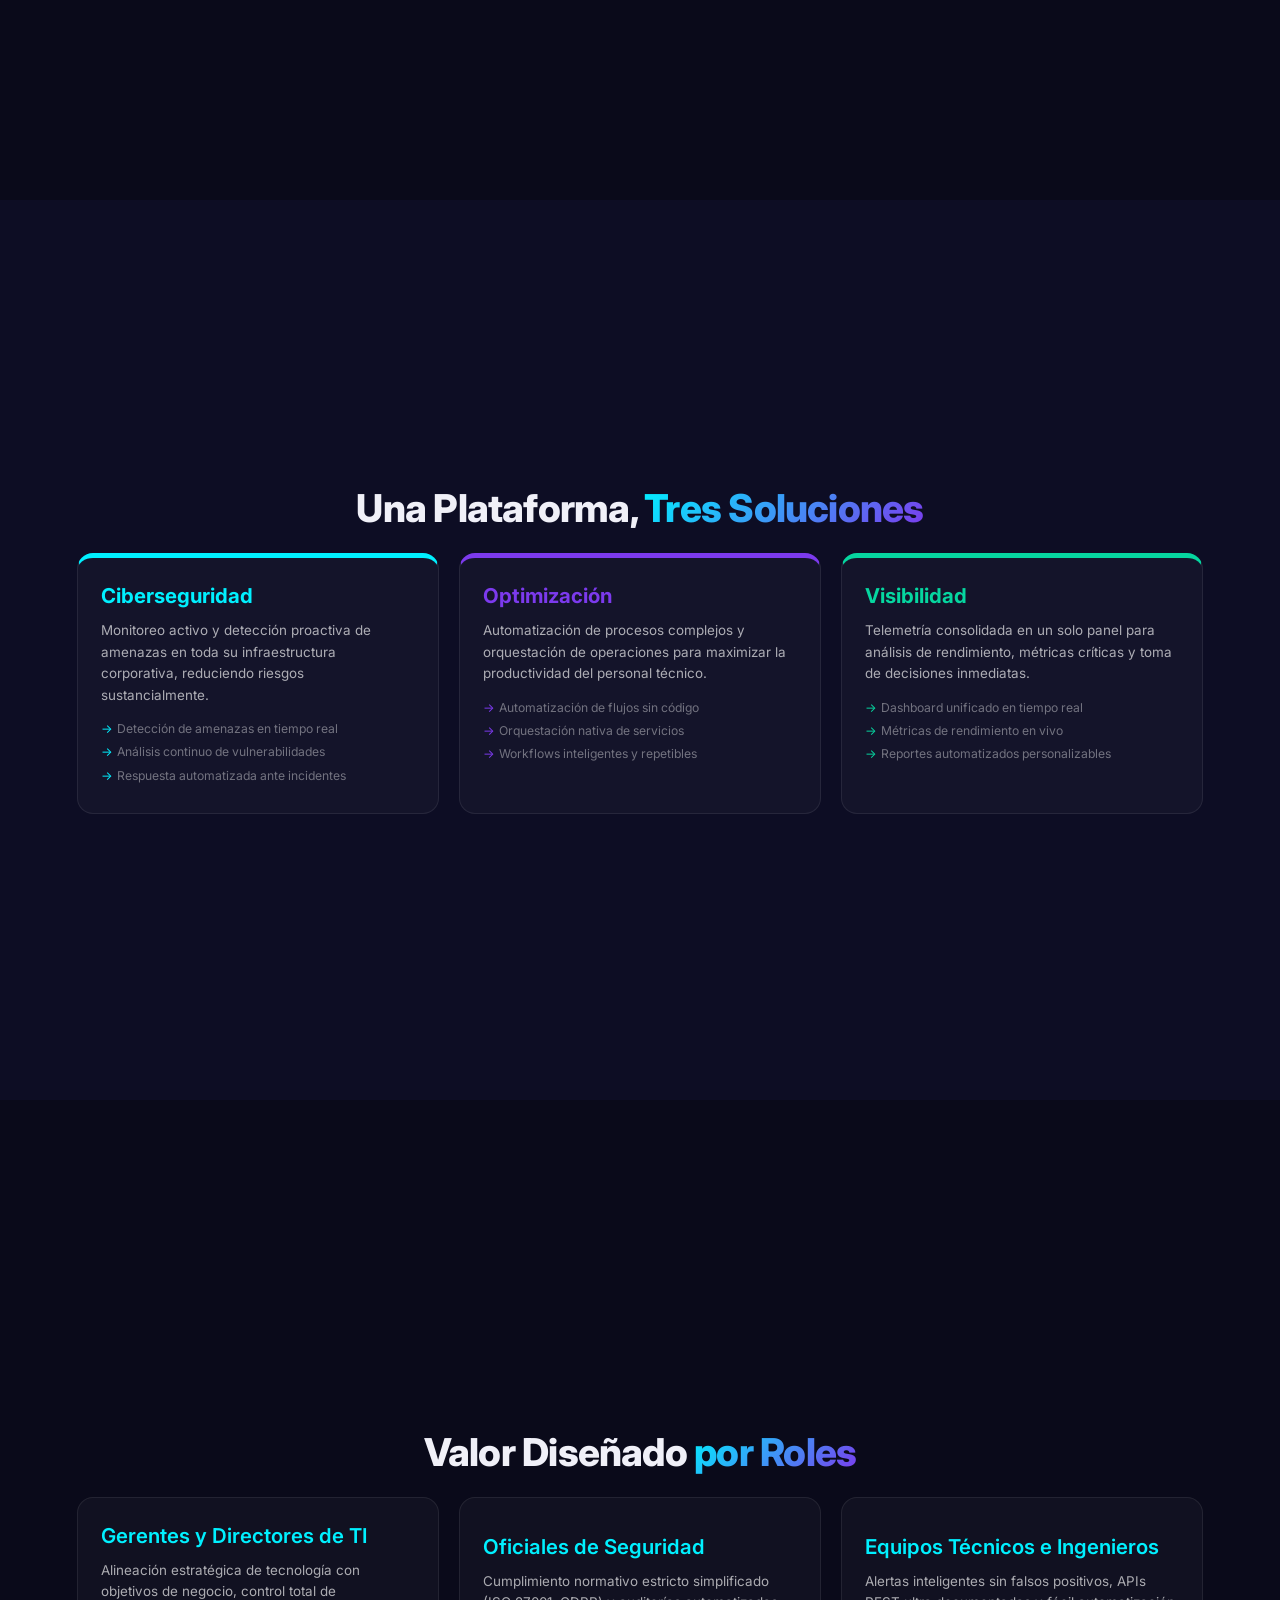
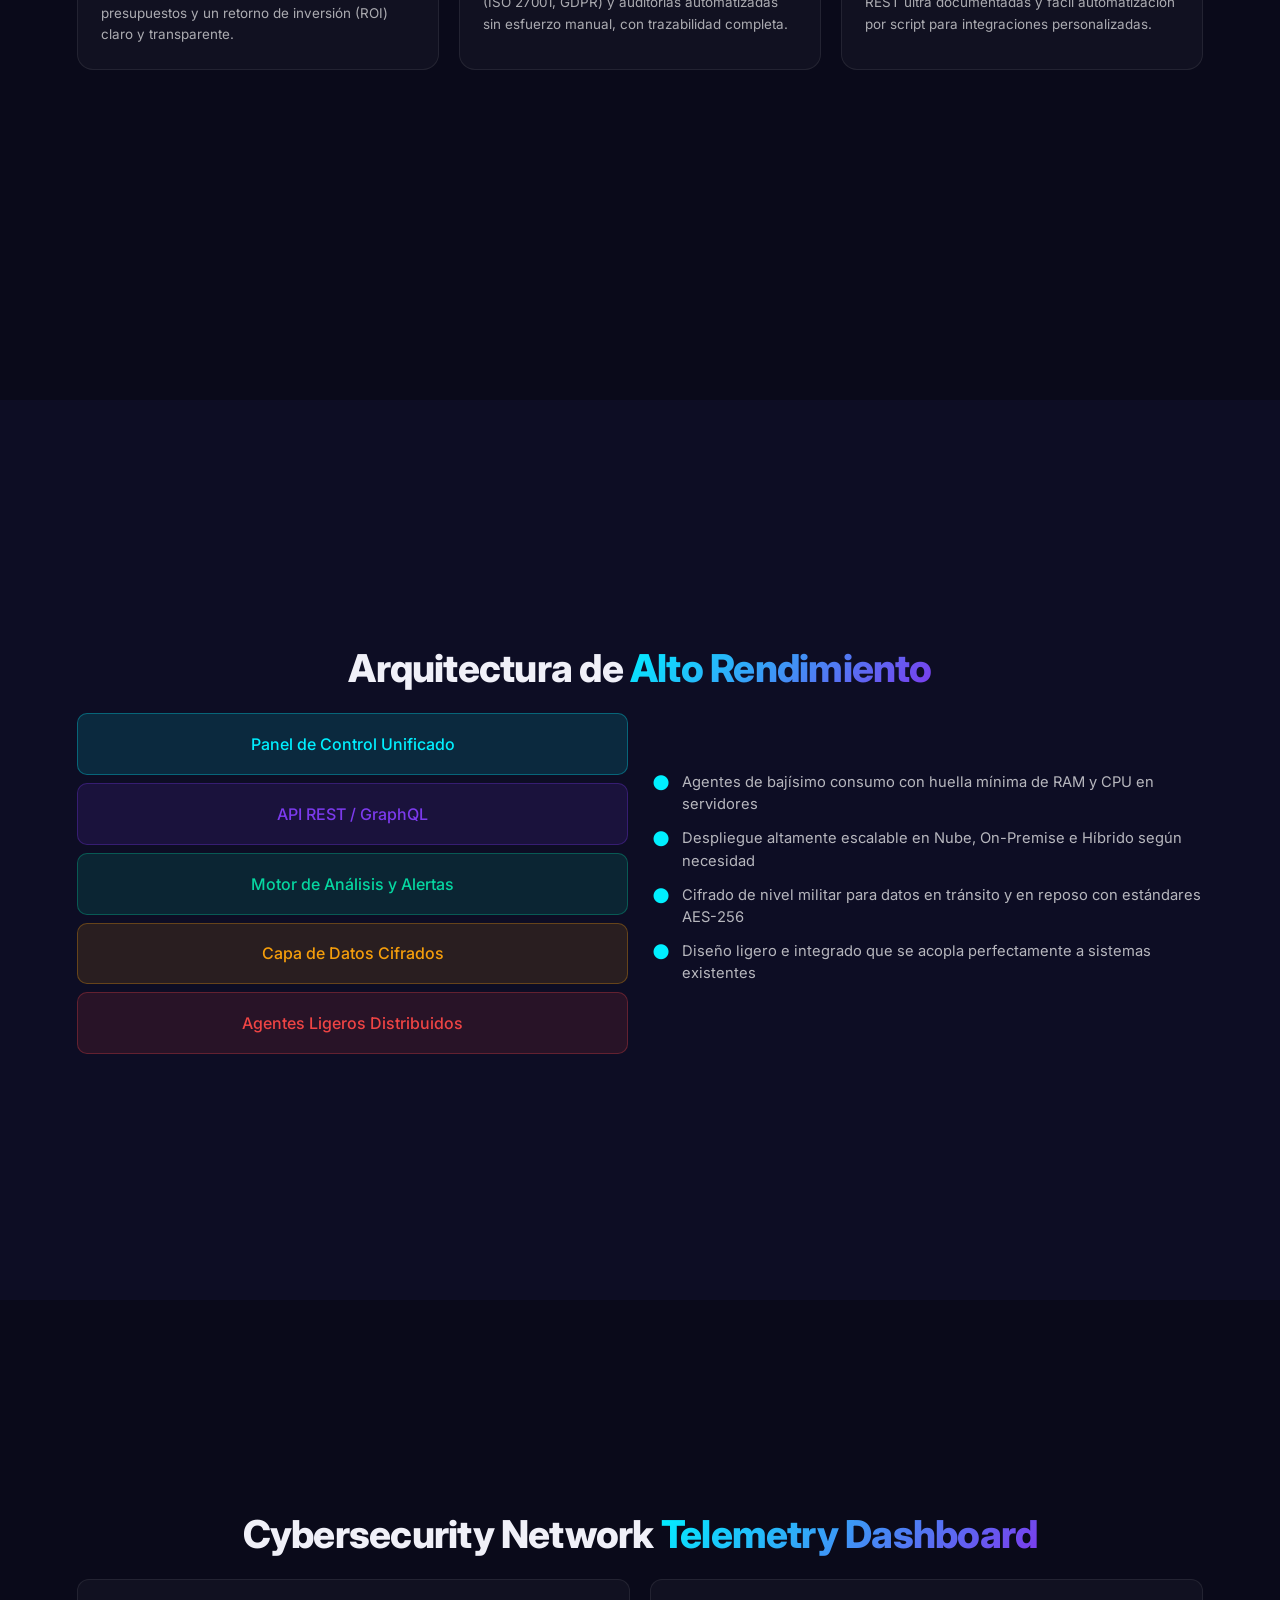
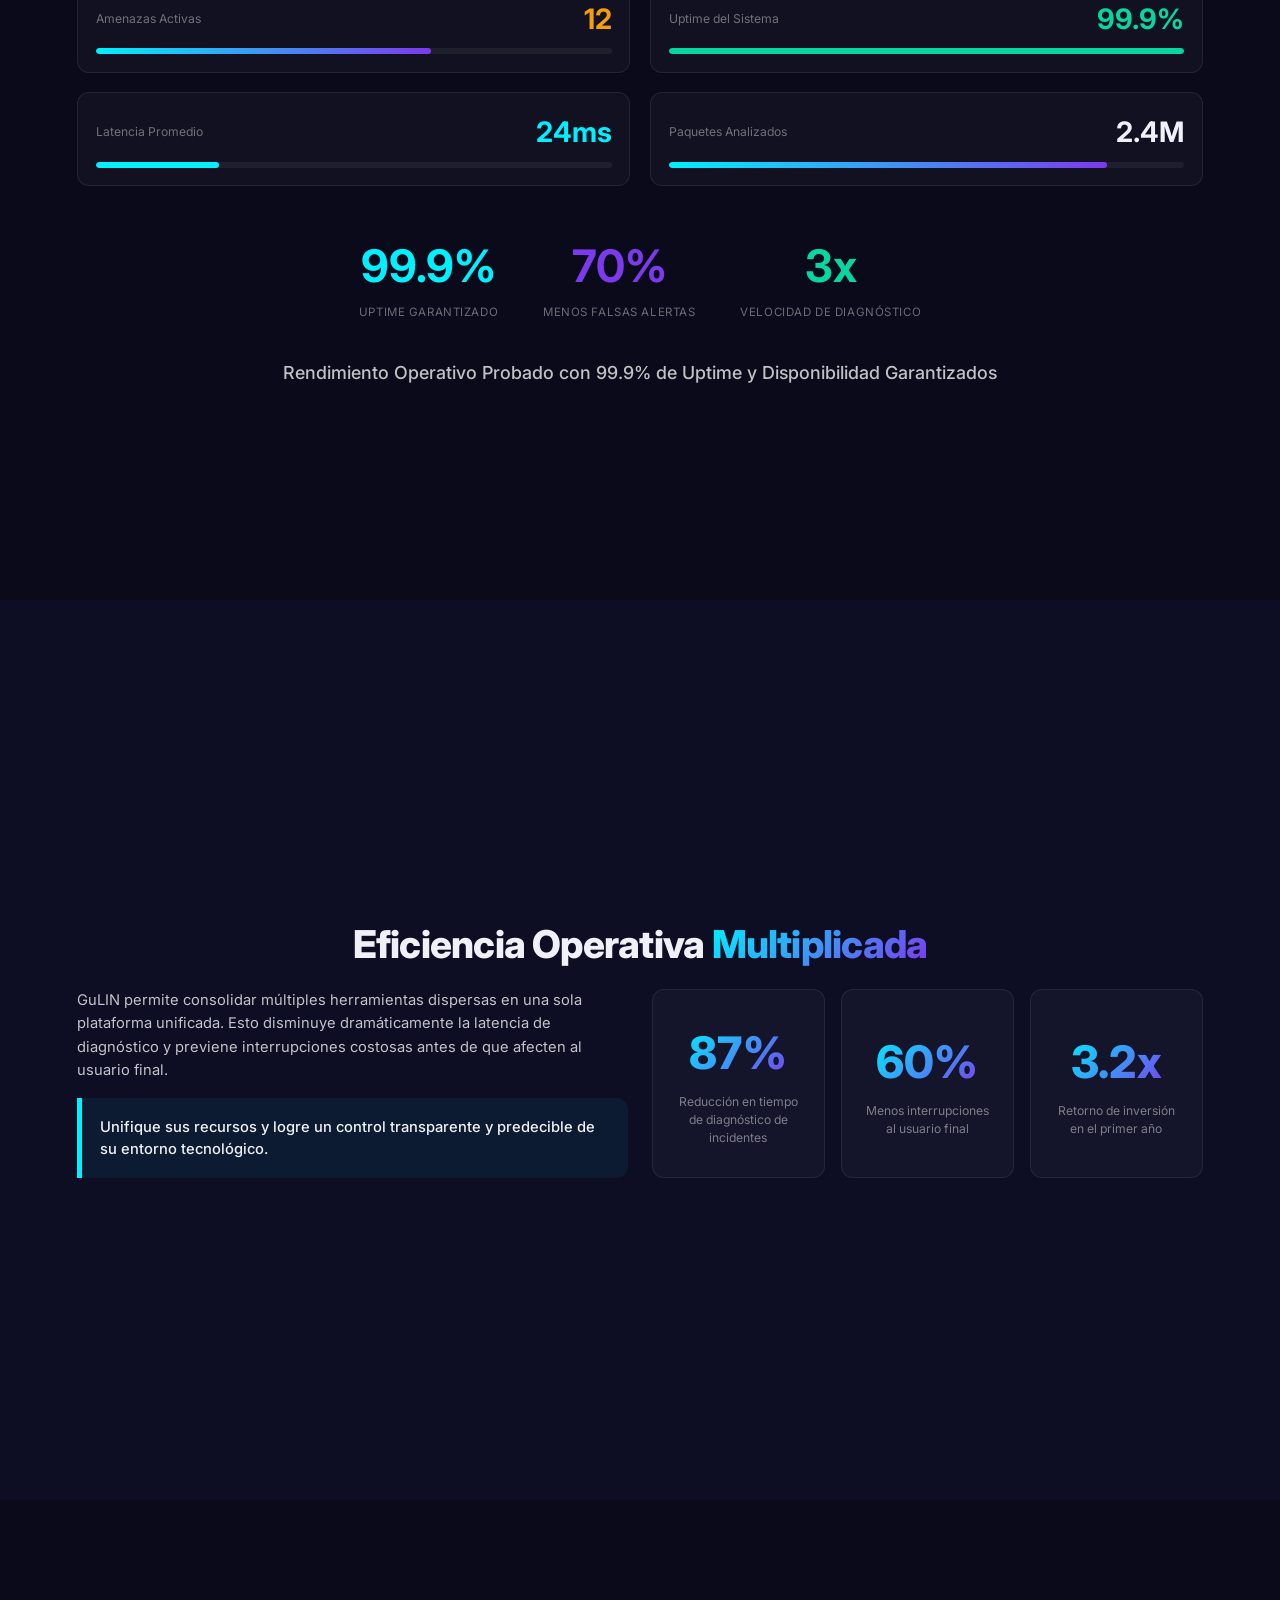
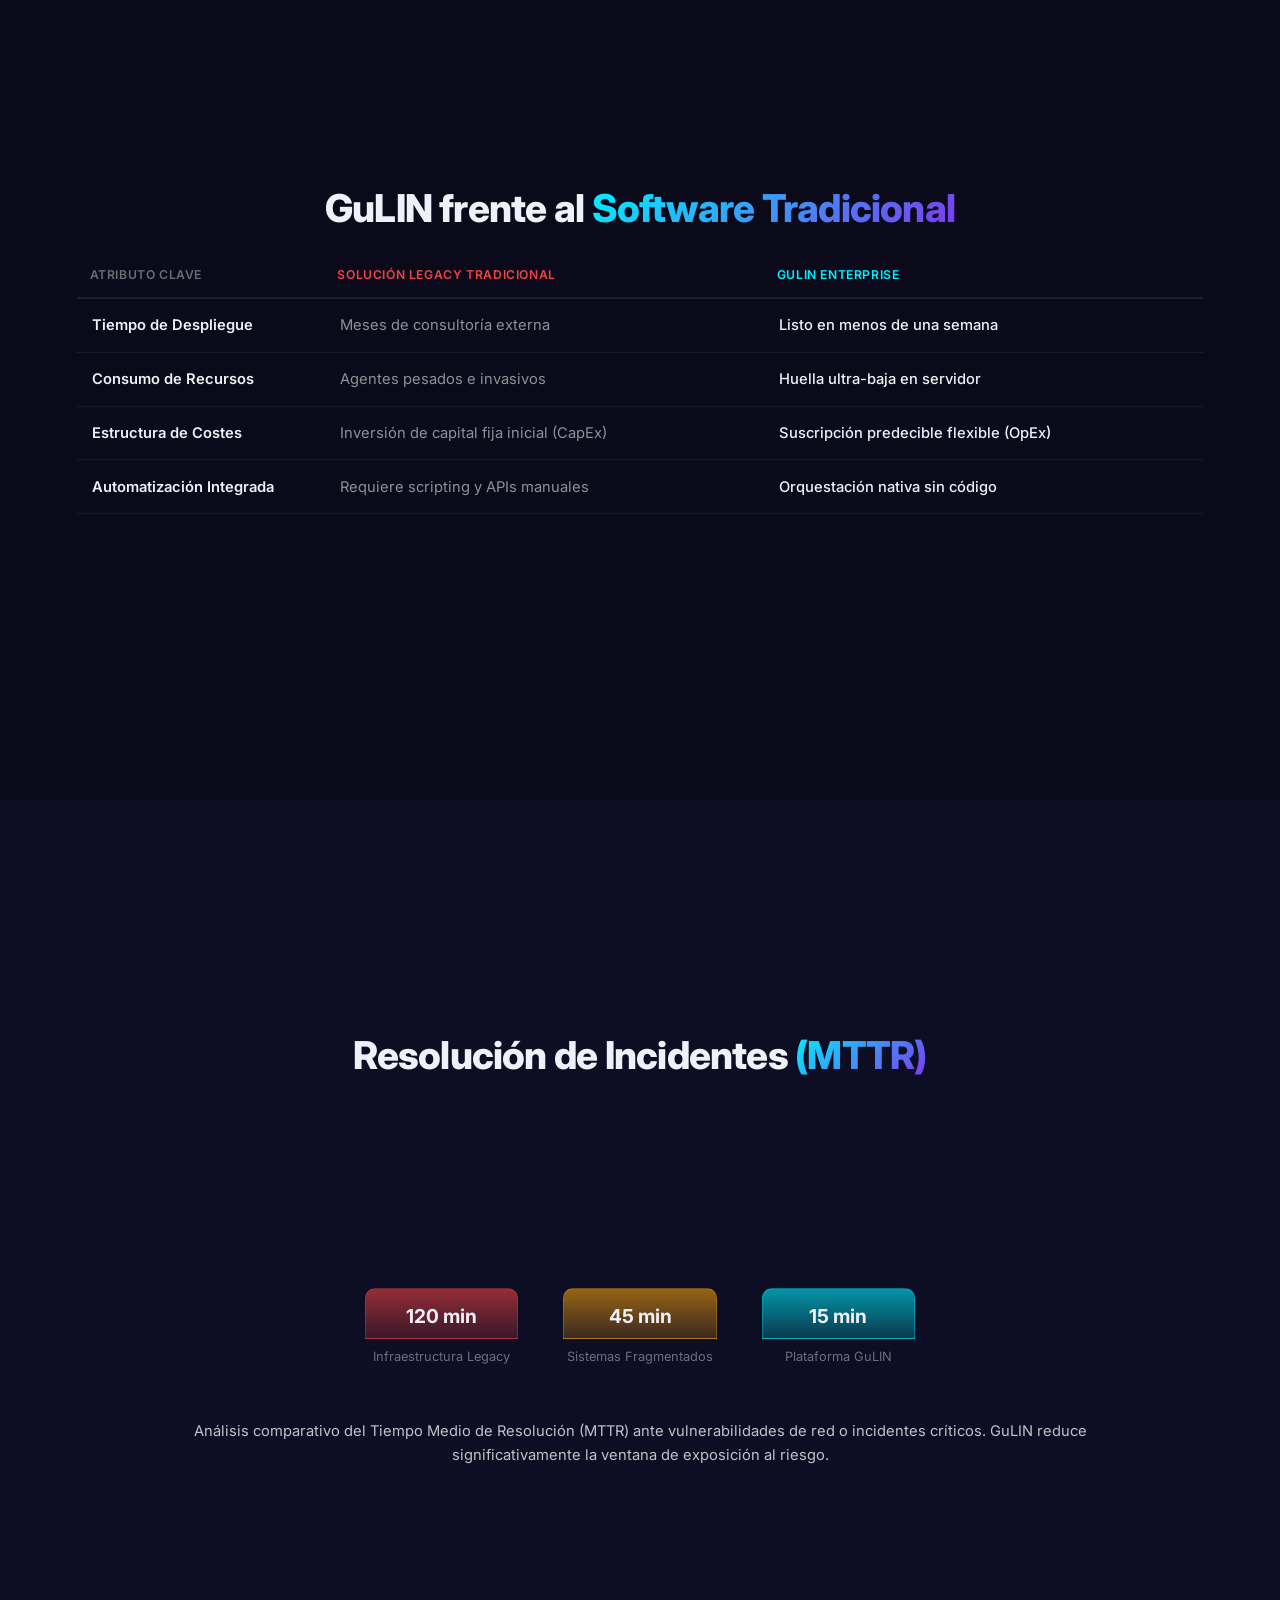
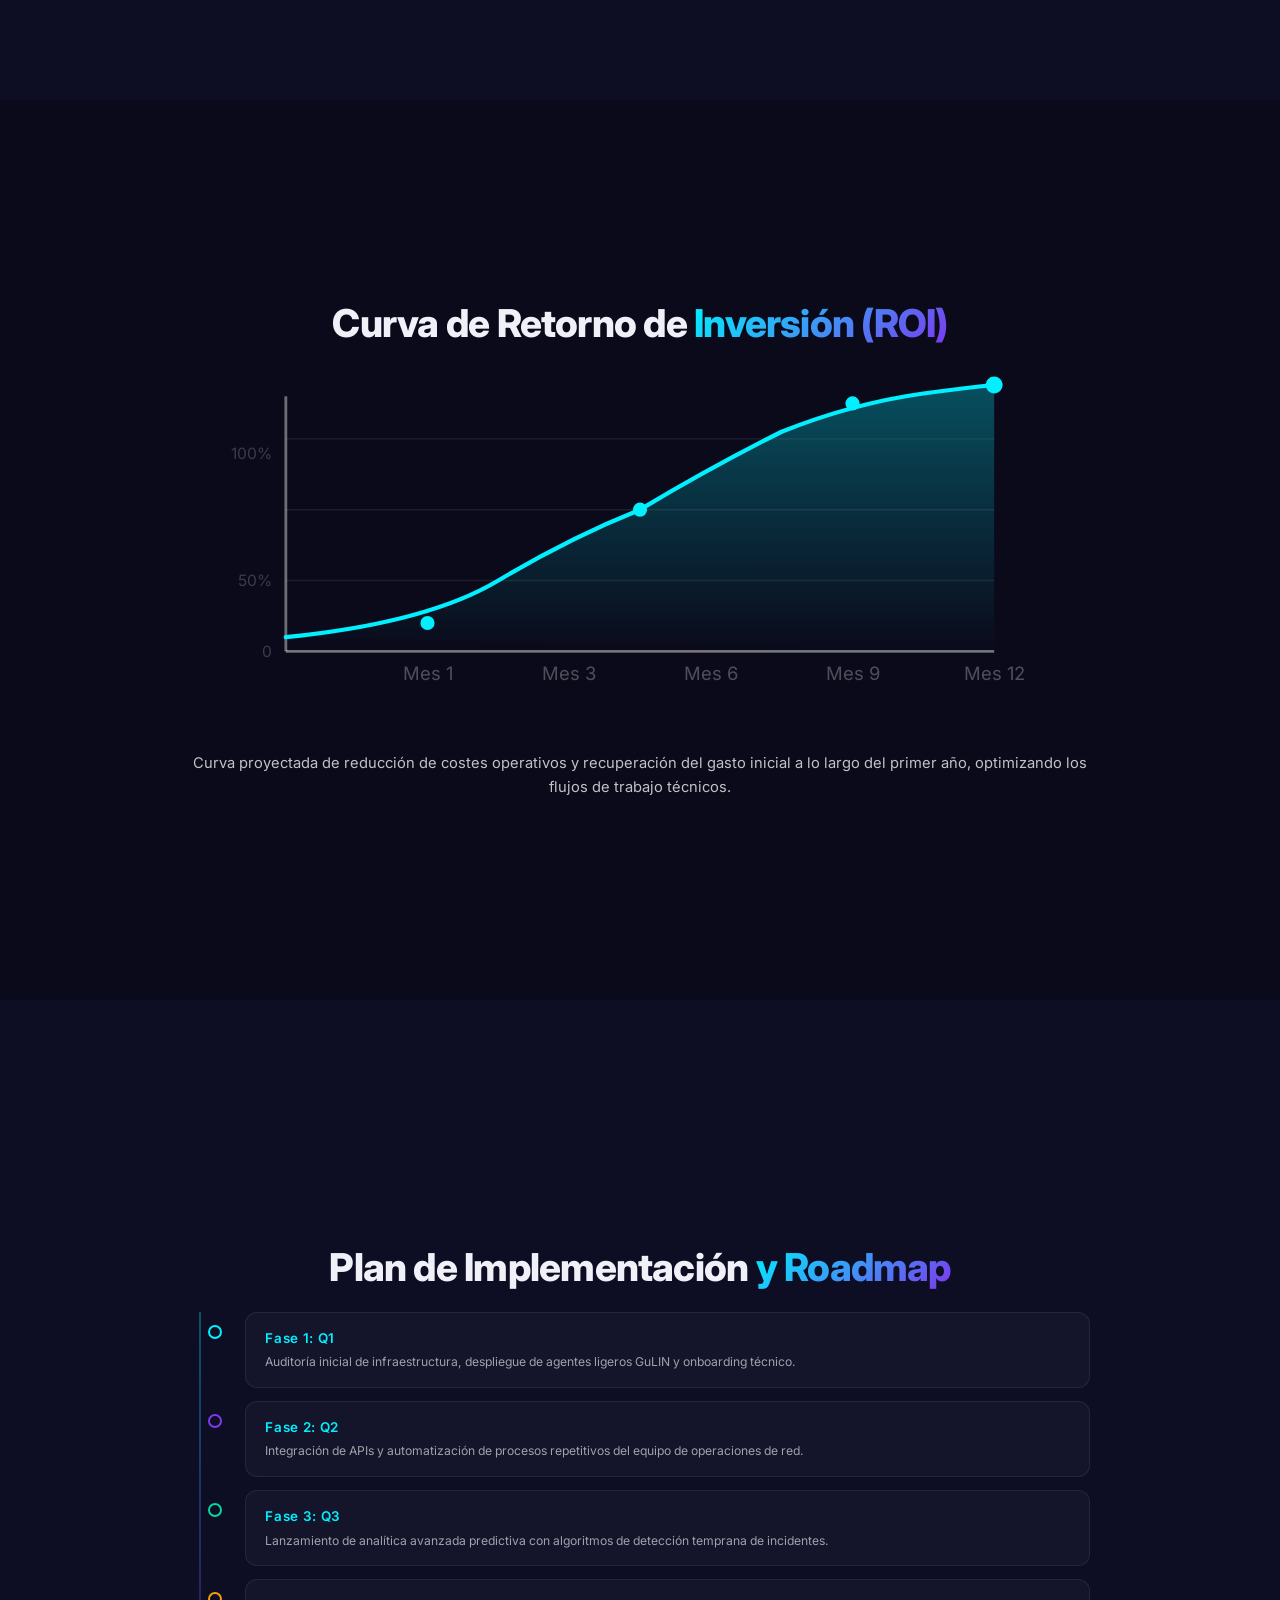
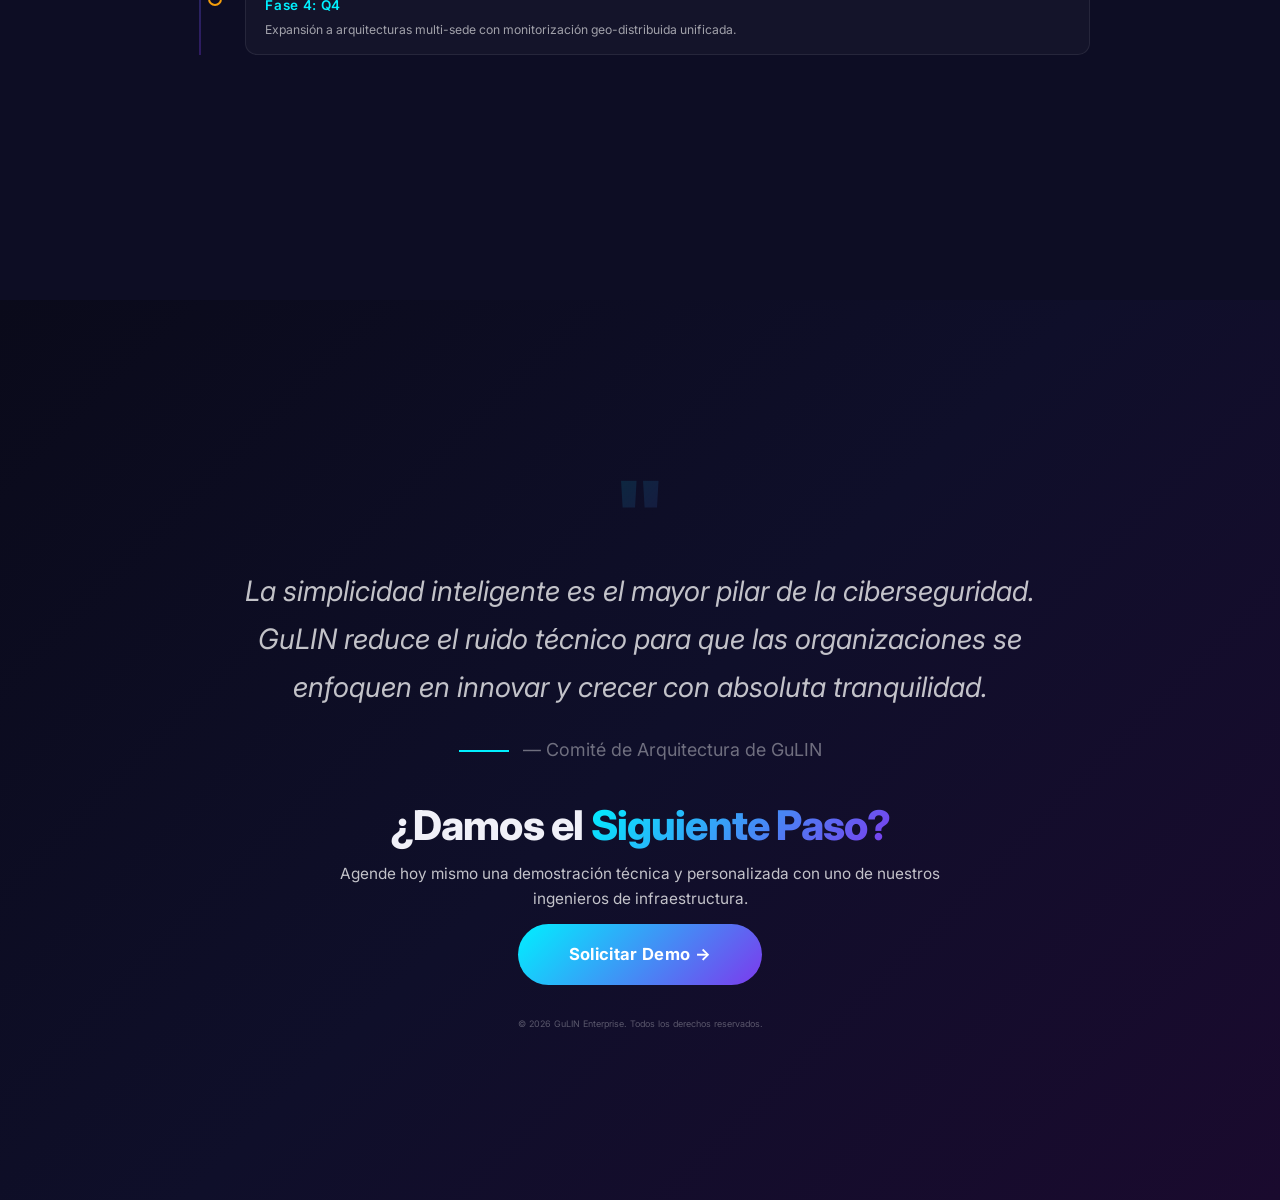
==== commit 6f23f757: "Mejora: eliminar datos de contacto del brochure y optimizar distribución visual de slides" ====
--- a/brochure-pdf.html
+++ b/brochure-pdf.html
@@ -10,104 +10,147 @@
 *{margin:0;padding:0;box-sizing:border-box}
 body{font-family:'Inter',sans-serif;background:#0a0a1a;color:#f0f0f8;line-height:1.5;-webkit-font-smoothing:antialiased}
 .accent{background:linear-gradient(135deg,#00f0ff,#7c3aed);-webkit-background-clip:text;-webkit-text-fill-color:transparent;background-clip:text}
-.page{width:100%;height:100vh;padding:2.5% 5%;position:relative;overflow:hidden;display:flex;flex-direction:column;justify-content:center;page-break-after:always}
-.page-inner{width:100%;max-width:1300px;margin:0 auto;display:flex;flex-direction:column;justify-content:center;align-items:center;height:100%;gap:clamp(10px,1.5vw,24px)}
-h2{font-size:clamp(22px,2.8vw,38px);font-weight:800;line-height:1.15;letter-spacing:-0.02em;text-align:center}
-p{font-size:clamp(12px,1.2vw,16px);color:rgba(255,255,255,0.75);line-height:1.55}
+
+/* === LAYOUT BASE === */
+.page{width:100%;height:100vh;padding:3% 6%;position:relative;overflow:hidden;display:flex;flex-direction:column;justify-content:center;page-break-after:always}
+.page-inner{width:100%;max-width:1300px;margin:0 auto;display:flex;flex-direction:column;justify-content:center;align-items:center;height:100%;gap:clamp(12px,1.8vw,28px)}
+
+/* === TIPOGRAFÍA === */
+h2{font-size:clamp(24px,3vw,40px);font-weight:800;line-height:1.15;letter-spacing:-0.02em;text-align:center}
+p{font-size:clamp(12px,1.15vw,16px);color:rgba(255,255,255,0.75);line-height:1.6}
+
+/* === PORTADA === */
 .page-cover{background:linear-gradient(135deg,#0a0a1a,#0f0f2a,#1a0a2e);text-align:center;align-items:center}
-.page-cover .page-inner{display:flex;flex-direction:column;align-items:center;justify-content:center;gap:clamp(14px,2vw,32px)}
-.cover-logo{width:clamp(90px,10vw,150px);height:clamp(90px,10vw,150px);border-radius:50%;overflow:hidden;border:4px solid rgba(0,240,255,0.5);display:flex;align-items:center;justify-content:center;background:rgba(10,10,26,0.95);padding:10px}
+.page-cover .page-inner{gap:clamp(16px,2.5vw,36px)}
+.cover-logo{width:clamp(100px,12vw,170px);height:clamp(100px,12vw,170px);border-radius:50%;overflow:hidden;border:4px solid rgba(0,240,255,0.5);display:flex;align-items:center;justify-content:center;background:rgba(10,10,26,0.95);padding:12px}
 .cover-logo img{width:100%;height:100%;object-fit:cover;border-radius:50%}
-.cover-title .line{font-size:clamp(32px,4vw,58px);font-weight:900;letter-spacing:-0.03em;line-height:1}
-.cover-subtitle{max-width:850px;font-size:clamp(13px,1.3vw,17px);text-align:center}
-.cover-badge{display:inline-flex;align-items:center;gap:8px;padding:6px 22px;border:1px solid rgba(0,240,255,0.25);border-radius:50px;font-size:clamp(10px,0.8vw,12px);color:rgba(255,255,255,0.6)}
-.cover-badge .dot{width:6px;height:6px;border-radius:50%;background:#00f0ff}
+.cover-title .line{font-size:clamp(36px,4.5vw,64px);font-weight:900;letter-spacing:-0.03em;line-height:1}
+.cover-subtitle{max-width:850px;font-size:clamp(14px,1.4vw,18px);text-align:center;color:rgba(255,255,255,0.7)}
+.cover-badge{display:inline-flex;align-items:center;gap:8px;padding:8px 26px;border:1px solid rgba(0,240,255,0.25);border-radius:50px;font-size:clamp(10px,0.85vw,13px);color:rgba(255,255,255,0.6)}
+.cover-badge .dot{width:7px;height:7px;border-radius:50%;background:#00f0ff}
+
+/* === PÁGINAS DE CONTENIDO === */
 .page-content{background:#0a0a1a}
 .page-content-alt{background:#0d0d24}
-.grid-3{display:grid;grid-template-columns:repeat(3,1fr);gap:clamp(10px,1.2vw,18px);width:100%}
-.grid-2{display:grid;grid-template-columns:1fr 1fr;gap:clamp(10px,1.2vw,18px);width:100%}
-.card-center{text-align:center;background:rgba(255,255,255,0.03);border:1px solid rgba(255,255,255,0.08);border-radius:14px;padding:clamp(12px,1.5vw,22px);display:flex;flex-direction:column;align-items:center;justify-content:center;gap:6px}
-.num-lg{font-size:clamp(26px,3.2vw,42px);font-weight:800;background:linear-gradient(135deg,#00f0ff,#7c3aed);-webkit-background-clip:text;-webkit-text-fill-color:transparent;background-clip:text}
-.lbl-sm{font-size:clamp(10px,1vw,14px);color:rgba(255,255,255,0.4);line-height:1.45}
-.sol-card{border-radius:14px;padding:clamp(12px,1.5vw,22px);background:rgba(255,255,255,0.03);border:1px solid rgba(255,255,255,0.08);border-top:4px solid var(--c,#00f0ff);display:flex;flex-direction:column;gap:6px}
-.sol-card h3{font-size:clamp(15px,1.5vw,20px);font-weight:700;color:var(--c,#00f0ff)}
-.sol-card p{font-size:clamp(11px,1.1vw,15px);margin:0}
-.sol-card ul{list-style:none;margin-top:4px}
-.sol-card ul li{font-size:clamp(10px,1vw,13px);color:rgba(255,255,255,0.4);padding-left:14px;position:relative;margin-bottom:4px}
+
+/* === GRIDS === */
+.grid-3{display:grid;grid-template-columns:repeat(3,1fr);gap:clamp(12px,1.5vw,22px);width:100%}
+.grid-2{display:grid;grid-template-columns:1fr 1fr;gap:clamp(14px,1.8vw,26px);width:100%}
+
+/* === CARDS GENÉRICAS === */
+.card-center{text-align:center;background:rgba(255,255,255,0.03);border:1px solid rgba(255,255,255,0.08);border-radius:16px;padding:clamp(14px,1.8vw,26px);display:flex;flex-direction:column;align-items:center;justify-content:center;gap:8px;height:100%}
+.num-lg{font-size:clamp(30px,3.8vw,50px);font-weight:800;background:linear-gradient(135deg,#00f0ff,#7c3aed);-webkit-background-clip:text;-webkit-text-fill-color:transparent;background-clip:text}
+.lbl-sm{font-size:clamp(10px,1vw,14px);color:rgba(255,255,255,0.45);line-height:1.5}
+
+/* === SOLUCIONES === */
+.sol-card{border-radius:16px;padding:clamp(14px,1.8vw,26px);background:rgba(255,255,255,0.03);border:1px solid rgba(255,255,255,0.08);border-top:5px solid var(--c,#00f0ff);display:flex;flex-direction:column;gap:8px;height:100%}
+.sol-card h3{font-size:clamp(16px,1.6vw,22px);font-weight:700;color:var(--c,#00f0ff)}
+.sol-card p{font-size:clamp(11px,1.05vw,15px);margin:0;color:rgba(255,255,255,0.65)}
+.sol-card ul{list-style:none;margin-top:6px}
+.sol-card ul li{font-size:clamp(10px,0.95vw,13px);color:rgba(255,255,255,0.4);padding-left:16px;position:relative;margin-bottom:5px}
 .sol-card ul li::before{content:'→';position:absolute;left:0;color:var(--c,#00f0ff)}
-.role-card{border-radius:14px;padding:clamp(12px,1.5vw,22px);background:rgba(255,255,255,0.03);border:1px solid rgba(255,255,255,0.08);display:flex;flex-direction:column;gap:6px}
-.role-card h3{font-size:clamp(15px,1.5vw,20px);font-weight:600;color:#00f0ff}
-.role-card p{font-size:clamp(11px,1.1vw,15px)}
-.arch-layers{display:flex;flex-direction:column;gap:6px}
-.arch-layer{padding:clamp(8px,1.2vw,16px);border-radius:8px;font-size:clamp(12px,1.2vw,16px);font-weight:500;text-align:center}
-.arch-layer.l1{background:rgba(0,240,255,0.1);border:1px solid rgba(0,240,255,0.3);color:#00f0ff}
-.arch-layer.l2{background:rgba(124,58,237,0.1);border:1px solid rgba(124,58,237,0.3);color:#7c3aed}
-.arch-layer.l3{background:rgba(6,214,160,0.1);border:1px solid rgba(6,214,160,0.3);color:#06d6a0}
-.arch-layer.l4{background:rgba(245,158,11,0.1);border:1px solid rgba(245,158,11,0.3);color:#f59e0b}
-.arch-layer.l5{background:rgba(239,68,68,0.1);border:1px solid rgba(239,68,68,0.3);color:#ef4444}
-.arch-feat{display:flex;align-items:flex-start;gap:10px;font-size:clamp(12px,1.2vw,16px);color:rgba(255,255,255,0.7);margin-bottom:10px}
-.arch-feat .dot{color:#00f0ff;font-size:18px;line-height:1;margin-top:2px}
-.dash-grid{display:grid;grid-template-columns:1fr 1fr;gap:clamp(10px,1.2vw,18px);width:100%}
-.dash-card{padding:clamp(10px,1.2vw,18px);background:rgba(255,255,255,0.03);border:1px solid rgba(255,255,255,0.08);border-radius:10px}
-.dash-card .hdr{display:flex;justify-content:space-between;align-items:center;margin-bottom:6px}
-.dash-card .lbl{font-size:clamp(10px,1vw,13px);color:rgba(255,255,255,0.4)}
-.dash-card .val{font-size:clamp(16px,2vw,26px);font-weight:700}
+
+/* === ROLES === */
+.role-card{border-radius:16px;padding:clamp(14px,1.8vw,26px);background:rgba(255,255,255,0.03);border:1px solid rgba(255,255,255,0.08);display:flex;flex-direction:column;gap:8px;height:100%;justify-content:center}
+.role-card h3{font-size:clamp(16px,1.6vw,22px);font-weight:600;color:#00f0ff}
+.role-card p{font-size:clamp(11px,1.05vw,15px);color:rgba(255,255,255,0.65)}
+
+/* === ARQUITECTURA === */
+.arch-layers{display:flex;flex-direction:column;gap:8px;justify-content:center;height:100%}
+.arch-layer{padding:clamp(10px,1.4vw,18px);border-radius:10px;font-size:clamp(13px,1.25vw,17px);font-weight:500;text-align:center}
+.arch-layer.l1{background:rgba(0,240,255,0.12);border:1px solid rgba(0,240,255,0.3);color:#00f0ff}
+.arch-layer.l2{background:rgba(124,58,237,0.12);border:1px solid rgba(124,58,237,0.3);color:#7c3aed}
+.arch-layer.l3{background:rgba(6,214,160,0.12);border:1px solid rgba(6,214,160,0.3);color:#06d6a0}
+.arch-layer.l4{background:rgba(245,158,11,0.12);border:1px solid rgba(245,158,11,0.3);color:#f59e0b}
+.arch-layer.l5{background:rgba(239,68,68,0.12);border:1px solid rgba(239,68,68,0.3);color:#ef4444}
+.arch-feat{display:flex;align-items:flex-start;gap:12px;font-size:clamp(12px,1.15vw,16px);color:rgba(255,255,255,0.7);margin-bottom:12px}
+.arch-feat .dot{color:#00f0ff;font-size:20px;line-height:1;margin-top:2px;flex-shrink:0}
+
+/* === DASHBOARD === */
+.dash-grid{display:grid;grid-template-columns:1fr 1fr;gap:clamp(12px,1.5vw,20px);width:100%}
+.dash-card{padding:clamp(12px,1.4vw,20px);background:rgba(255,255,255,0.03);border:1px solid rgba(255,255,255,0.08);border-radius:12px}
+.dash-card .hdr{display:flex;justify-content:space-between;align-items:center;margin-bottom:8px}
+.dash-card .lbl{font-size:clamp(10px,0.95vw,13px);color:rgba(255,255,255,0.4)}
+.dash-card .val{font-size:clamp(18px,2.2vw,30px);font-weight:700}
 .dash-card .val.gr{color:#06d6a0}.dash-card .val.cy{color:#00f0ff}.dash-card .val.wa{color:#f59e0b}
-.dash-bar{height:5px;background:rgba(255,255,255,0.06);border-radius:3px;overflow:hidden}
+.dash-bar{height:6px;background:rgba(255,255,255,0.06);border-radius:3px;overflow:hidden}
 .dash-bar .fill{height:100%;background:linear-gradient(90deg,#00f0ff,#7c3aed);border-radius:3px}
 .dash-bar .fill.gr{background:#06d6a0}.dash-bar .fill.cy{background:#00f0ff}
-.dash-metrics{display:flex;justify-content:center;gap:clamp(20px,3vw,50px);margin-top:clamp(10px,1.5vw,22px)}
+.dash-metrics{display:flex;justify-content:center;gap:clamp(24px,3.5vw,60px);margin-top:clamp(12px,1.8vw,26px)}
 .dash-metric{text-align:center}
-.dash-metric .n{font-size:clamp(24px,3vw,40px);font-weight:700}
+.dash-metric .n{font-size:clamp(28px,3.5vw,46px);font-weight:700}
 .dash-metric .l{font-size:clamp(9px,0.9vw,12px);color:rgba(255,255,255,0.4);text-transform:uppercase;letter-spacing:0.05em;margin-top:4px}
-.eff-highlight{display:block;padding:clamp(10px,1.2vw,18px);background:rgba(0,240,255,0.05);border-left:4px solid #00f0ff;border-radius:0 10px 10px 0;font-size:clamp(12px,1.2vw,16px);font-weight:500;color:#f0f0f8;margin-top:clamp(8px,1vw,14px)}
-.eff-num{text-align:center;padding:clamp(10px,1.5vw,22px);background:rgba(255,255,255,0.03);border:1px solid rgba(255,255,255,0.08);border-radius:10px;display:flex;flex-direction:column;align-items:center;gap:4px}
-.eff-num .v{font-size:clamp(24px,3vw,40px);font-weight:800;background:linear-gradient(135deg,#00f0ff,#7c3aed);-webkit-background-clip:text;-webkit-text-fill-color:transparent;background-clip:text}
-.eff-num .l{font-size:clamp(10px,1vw,13px);color:rgba(255,255,255,0.4)}
-.compare-table{width:100%;border-collapse:collapse;font-size:clamp(11px,1.1vw,14px)}
-.compare-table th{padding:clamp(6px,0.8vw,12px);text-align:left;font-weight:600;font-size:clamp(9px,0.9vw,12px);text-transform:uppercase;letter-spacing:0.05em;border-bottom:2px solid rgba(255,255,255,0.08)}
-.compare-table th:nth-child(1){color:rgba(255,255,255,0.4);width:20%}
-.compare-table th:nth-child(2){color:#ef4444;width:40%}
-.compare-table th:nth-child(3){color:#00f0ff;width:40%}
-.compare-table td{padding:clamp(6px,0.8vw,12px);border-bottom:1px solid rgba(255,255,255,0.06)}
+
+/* === EFICIENCIA === */
+.eff-highlight{display:block;padding:clamp(12px,1.4vw,20px);background:rgba(0,240,255,0.06);border-left:5px solid #00f0ff;border-radius:0 12px 12px 0;font-size:clamp(12px,1.15vw,16px);font-weight:500;color:#f0f0f8;margin-top:clamp(10px,1.2vw,16px)}
+.eff-num{text-align:center;padding:clamp(12px,1.6vw,24px);background:rgba(255,255,255,0.03);border:1px solid rgba(255,255,255,0.08);border-radius:12px;display:flex;flex-direction:column;align-items:center;gap:6px;height:100%;justify-content:center}
+.eff-num .v{font-size:clamp(28px,3.5vw,46px);font-weight:800;background:linear-gradient(135deg,#00f0ff,#7c3aed);-webkit-background-clip:text;-webkit-text-fill-color:transparent;background-clip:text}
+.eff-num .l{font-size:clamp(10px,0.95vw,13px);color:rgba(255,255,255,0.45)}
+
+/* === TABLA COMPARATIVA === */
+.compare-table{width:100%;border-collapse:collapse;font-size:clamp(12px,1.15vw,16px)}
+.compare-table th{padding:clamp(8px,1vw,14px);text-align:left;font-weight:600;font-size:clamp(10px,0.95vw,13px);text-transform:uppercase;letter-spacing:0.05em;border-bottom:2px solid rgba(255,255,255,0.08)}
+.compare-table th:nth-child(1){color:rgba(255,255,255,0.4);width:22%}
+.compare-table th:nth-child(2){color:#ef4444;width:39%}
+.compare-table th:nth-child(3){color:#00f0ff;width:39%}
+.compare-table td{padding:clamp(10px,1.2vw,16px);border-bottom:1px solid rgba(255,255,255,0.06)}
 .compare-table .at{font-weight:600;color:#f0f0f8;white-space:nowrap}
-.compare-table .lg{color:rgba(255,255,255,0.6)}
+.compare-table .lg{color:rgba(255,255,255,0.55)}
 .compare-table .gl{color:#f0f0f8;font-weight:500}
-.mttr-chart{display:flex;align-items:flex-end;justify-content:center;gap:clamp(16px,3vw,40px);height:clamp(120px,20vw,260px);padding:clamp(6px,1vw,14px) 0}
-.mttr-bar{display:flex;flex-direction:column;align-items:center;gap:6px;width:clamp(60px,10vw,140px)}
-.mttr-bar .fill{width:100%;border-radius:8px 8px 0 0;display:flex;align-items:flex-start;justify-content:center;padding-top:clamp(6px,0.8vw,12px);min-height:clamp(20px,3.5vw,50px)}
+
+/* === MTTR === */
+.mttr-chart{display:flex;align-items:flex-end;justify-content:center;gap:clamp(20px,3.5vw,50px);height:clamp(140px,22vw,300px);padding:clamp(8px,1.2vw,16px) 0;width:100%}
+.mttr-bar{display:flex;flex-direction:column;align-items:center;gap:8px;width:clamp(70px,12vw,160px)}
+.mttr-bar .fill{width:100%;border-radius:10px 10px 0 0;display:flex;align-items:flex-start;justify-content:center;padding-top:clamp(8px,1vw,14px);min-height:clamp(24px,4vw,60px)}
 .mttr-bar .fill.rd{background:linear-gradient(180deg,rgba(239,68,68,0.6),rgba(239,68,68,0.2));border:1px solid rgba(239,68,68,0.3)}
 .mttr-bar .fill.wa{background:linear-gradient(180deg,rgba(245,158,11,0.6),rgba(245,158,11,0.2));border:1px solid rgba(245,158,11,0.3)}
 .mttr-bar .fill.cy{background:linear-gradient(180deg,rgba(0,240,255,0.6),rgba(0,240,255,0.2));border:1px solid rgba(0,240,255,0.3)}
-.mttr-bar .v{font-size:clamp(12px,1.4vw,18px);font-weight:700}
-.mttr-bar .l{font-size:clamp(10px,1vw,13px);color:rgba(255,255,255,0.4);text-align:center}
-.roi-chart{width:100%;max-width:800px;margin:0 auto}
+.mttr-bar .v{font-size:clamp(13px,1.5vw,20px);font-weight:700}
+.mttr-bar .l{font-size:clamp(10px,1vw,14px);color:rgba(255,255,255,0.4);text-align:center}
+
+/* === ROI === */
+.roi-chart{width:100%;max-width:850px;margin:0 auto}
 .roi-chart svg{width:100%;height:auto}
-.roadmap{position:relative;display:flex;flex-direction:column;gap:clamp(6px,0.8vw,12px);padding-left:clamp(14px,2vw,28px);max-width:850px;width:100%}
-.roadmap::before{content:'';position:absolute;left:clamp(4px,0.6vw,8px);top:0;bottom:0;width:2px;background:linear-gradient(180deg,#00f0ff,#7c3aed);opacity:0.3}
-.roadmap-phase{position:relative;padding-left:clamp(10px,1.5vw,20px)}
-.roadmap-phase .dot{position:absolute;left:clamp(-12px,-1.8vw,-20px);top:clamp(5px,0.8vw,12px);width:clamp(7px,1vw,12px);height:clamp(7px,1vw,12px);border-radius:50%;border:2px solid #00f0ff;background:#0d0d24}
+
+/* === ROADMAP === */
+.roadmap{position:relative;display:flex;flex-direction:column;gap:clamp(8px,1vw,16px);padding-left:clamp(16px,2.5vw,32px);max-width:900px;width:100%}
+.roadmap::before{content:'';position:absolute;left:clamp(5px,0.7vw,10px);top:0;bottom:0;width:2px;background:linear-gradient(180deg,#00f0ff,#7c3aed);opacity:0.3}
+.roadmap-phase{position:relative;padding-left:clamp(12px,1.8vw,24px)}
+.roadmap-phase .dot{position:absolute;left:clamp(-14px,-2vw,-24px);top:clamp(6px,1vw,14px);width:clamp(8px,1.1vw,14px);height:clamp(8px,1.1vw,14px);border-radius:50%;border:2px solid #00f0ff;background:#0d0d24}
 .roadmap-phase:nth-child(1) .dot{border-color:#00f0ff}
 .roadmap-phase:nth-child(2) .dot{border-color:#7c3aed}
 .roadmap-phase:nth-child(3) .dot{border-color:#06d6a0}
 .roadmap-phase:nth-child(4) .dot{border-color:#f59e0b}
-.roadmap-phase .content{padding:clamp(8px,1vw,16px) clamp(10px,1.3vw,20px);background:rgba(255,255,255,0.03);border:1px solid rgba(255,255,255,0.08);border-radius:10px}
-.roadmap-phase .label{font-size:clamp(10px,1vw,14px);font-weight:600;color:#00f0ff;margin-bottom:3px;letter-spacing:0.05em}
-.roadmap-phase p{font-size:clamp(9px,0.9vw,12px)}
+.roadmap-phase .content{padding:clamp(10px,1.2vw,18px) clamp(12px,1.5vw,22px);background:rgba(255,255,255,0.03);border:1px solid rgba(255,255,255,0.08);border-radius:12px}
+.roadmap-phase .label{font-size:clamp(11px,1.05vw,15px);font-weight:600;color:#00f0ff;margin-bottom:4px;letter-spacing:0.05em}
+.roadmap-phase p{font-size:clamp(10px,0.95vw,13px);color:rgba(255,255,255,0.6)}
+
+/* === FILOSOFÍA (ÚLTIMA PÁGINA) === */
 .page-contact{background:linear-gradient(135deg,#0a0a1a,#0f0f2a,#1a0a2e);text-align:center;align-items:center}
-.page-contact .page-inner{display:flex;flex-direction:column;align-items:center;justify-content:center;gap:clamp(10px,1.5vw,22px)}
-.contact-items{display:flex;flex-direction:column;gap:clamp(4px,0.5vw,8px);width:100%;max-width:500px}
-.contact-item{display:flex;align-items:center;justify-content:center;gap:10px;padding:clamp(8px,1vw,14px) clamp(10px,1.3vw,18px);background:rgba(255,255,255,0.03);border:1px solid rgba(255,255,255,0.08);border-radius:12px}
-.contact-item a{color:#f0f0f8;text-decoration:none;font-size:clamp(13px,1.3vw,17px);font-weight:500}
-.contact-item .ic{font-size:clamp(14px,1.5vw,20px)}
-.footer-text{font-size:clamp(8px,0.7vw,10px);color:rgba(255,255,255,0.3)}
-.download-bar{position:fixed;top:0;left:0;right:0;z-index:1000;background:rgba(10,10,26,0.95);backdrop-filter:blur(12px);border-bottom:1px solid rgba(255,255,255,0.08);padding:8px 20px;display:flex;justify-content:space-between;align-items:center}
-.download-bar .brand{font-weight:700;font-size:14px}
+.page-contact .page-inner{gap:clamp(14px,2vw,30px)}
+.quote-mark{font-size:clamp(56px,7vw,100px);font-weight:900;line-height:1;background:linear-gradient(135deg,#00f0ff,#7c3aed);-webkit-background-clip:text;-webkit-text-fill-color:transparent;background-clip:text;opacity:0.12;margin-bottom:clamp(-16px,-2vw,-24px)}
+blockquote{font-size:clamp(20px,2.2vw,30px);max-width:850px;margin:0 auto;text-align:center;color:rgba(255,255,255,0.75);font-style:italic;line-height:1.7}
+.quote-author{display:flex;align-items:center;justify-content:center;gap:14px;font-size:clamp(14px,1.4vw,18px);color:rgba(255,255,255,0.4)}
+.quote-author .line{width:50px;height:2px;background:#00f0ff}
+.cta-section{display:flex;flex-direction:column;align-items:center;gap:clamp(8px,1vw,14px);margin-top:clamp(8px,1vw,14px)}
+.cta-section h2{font-size:clamp(26px,3.2vw,44px)}
+.cta-section p{max-width:600px;text-align:center;font-size:clamp(13px,1.2vw,17px)}
+.cta-button{display:inline-block;padding:clamp(12px,1.4vw,20px) clamp(32px,4vw,56px);background:linear-gradient(135deg,#00f0ff,#7c3aed);color:#fff;border-radius:50px;font-size:clamp(14px,1.3vw,18px);font-weight:700;text-decoration:none;letter-spacing:0.02em;transition:all 0.3s}
+.cta-button:hover{transform:translateY(-2px);box-shadow:0 8px 30px rgba(0,240,255,0.3)}
+.footer-text{font-size:clamp(8px,0.7vw,10px);color:rgba(255,255,255,0.3);margin-top:clamp(4px,0.5vw,8px)}
+
+/* === BARRA DE DESCARGA === */
+.download-bar{position:fixed;top:0;left:0;right:0;z-index:1000;background:rgba(10,10,26,0.95);backdrop-filter:blur(12px);border-bottom:1px solid rgba(255,255,255,0.08);padding:10px 24px;display:flex;justify-content:space-between;align-items:center}
+.download-bar .brand{font-weight:700;font-size:15px}
 .download-bar .brand span{background:linear-gradient(135deg,#00f0ff,#7c3aed);-webkit-background-clip:text;-webkit-text-fill-color:transparent;background-clip:text}
-.download-btn{display:inline-flex;align-items:center;gap:6px;padding:10px 22px;background:linear-gradient(135deg,#00f0ff,#7c3aed);color:#fff;border:none;border-radius:50px;font-size:13px;font-weight:600;cursor:pointer;font-family:'Inter',sans-serif;transition:all 0.3s}
+.download-btn{display:inline-flex;align-items:center;gap:8px;padding:12px 26px;background:linear-gradient(135deg,#00f0ff,#7c3aed);color:#fff;border:none;border-radius:50px;font-size:14px;font-weight:600;cursor:pointer;font-family:'Inter',sans-serif;transition:all 0.3s}
 .download-btn:hover{transform:translateY(-2px);box-shadow:0 8px 30px rgba(0,240,255,0.3)}
-@media print{.download-bar{display:none!important}body{background:#0a0a1a}.page{margin:0;padding:2% 3.5%;width:100%;height:100vh;page-break-after:always;-webkit-print-color-adjust:exact;print-color-adjust:exact}@page{size:landscape;margin:0}}
-@media(max-width:768px){.page{padding:3% 3%;height:auto;min-height:100vh}.grid-3,.grid-2{grid-template-columns:1fr}.cover-title .line{font-size:26px}.mttr-chart{height:100px}.mttr-bar{width:60px}.download-bar{flex-direction:column;gap:6px;padding:6px 10px}}
+
+/* === PRINT === */
+@media print{.download-bar{display:none!important}body{background:#0a0a1a}.page{margin:0;padding:2.5% 4%;width:100%;height:100vh;page-break-after:always;-webkit-print-color-adjust:exact;print-color-adjust:exact}@page{size:landscape;margin:0}}
+
+/* === RESPONSIVE === */
+@media(max-width:768px){.page{padding:3% 4%;height:auto;min-height:100vh}.grid-3,.grid-2{grid-template-columns:1fr}.cover-title .line{font-size:28px}.mttr-chart{height:120px}.mttr-bar{width:70px}.download-bar{flex-direction:column;gap:8px;padding:8px 12px}}
 </style>
 </head>
 <body>
@@ -116,7 +159,9 @@
 <button class="download-btn" onclick="window.print()"><span>⬇</span> Descargar PDF</button>
 </div>
 
+<!-- ════════════════════════════════════════════ -->
 <!-- 1: PORTADA -->
+<!-- ════════════════════════════════════════════ -->
 <div class="page page-cover">
 <div class="page-inner">
 <div class="cover-logo"><img src="GULIN_LOGO_4.jpeg" alt="GuLIN"></div>
@@ -125,47 +170,55 @@
 <div class="cover-badge"><span class="dot"></span><span>Brochure Corporativo 2026</span></div>
 </div></div>
 
-<!-- 2: DESAFIO -->
-<div class="page page-content">
-<div class="page-inner">
-<h2>El Desafio de la TI Moderna</h2>
-<p style="text-align:center;max-width:900px;margin:0 auto clamp(24px,3.5vw,48px)">Silos operacionales, herramientas fragmentadas y falta de visibilidad que comprometen la eficiencia y seguridad en su organizacion.</p>
+<!-- ════════════════════════════════════════════ -->
+<!-- 2: DESAFÍO -->
+<!-- ════════════════════════════════════════════ -->
+<div class="page page-content">
+<div class="page-inner">
+<h2>El Desafío de la TI Moderna</h2>
+<p style="text-align:center;max-width:900px">Silos operacionales, herramientas fragmentadas y falta de visibilidad que comprometen la eficiencia y seguridad en su organización.</p>
 <div class="grid-3">
 <div class="card-center"><div class="num-lg">73%</div><div class="lbl-sm">de empresas sufren brechas de seguridad por falta de visibilidad en su infraestructura</div></div>
-<div class="card-center"><div class="num-lg">5+</div><div class="lbl-sm">herramientas de monitoreo distintas por equipo de TI, sin integracion entre si</div></div>
-<div class="card-center"><div class="num-lg">40%</div><div class="lbl-sm">del tiempo operativo se pierde en silos y falta de comunicacion entre sistemas</div></div>
-</div></div></div>
-
+<div class="card-center"><div class="num-lg">5+</div><div class="lbl-sm">herramientas de monitoreo distintas por equipo de TI, sin integración entre sí</div></div>
+<div class="card-center"><div class="num-lg">40%</div><div class="lbl-sm">del tiempo operativo se pierde en silos y falta de comunicación entre sistemas</div></div>
+</div></div></div>
+
+<!-- ════════════════════════════════════════════ -->
 <!-- 3: SOLUCIONES -->
+<!-- ════════════════════════════════════════════ -->
 <div class="page page-content-alt">
 <div class="page-inner">
 <h2>Una Plataforma, <span class="accent">Tres Soluciones</span></h2>
 <div class="grid-3">
 <div class="sol-card" style="--c:#00f0ff">
 <h3>Ciberseguridad</h3>
-<p>Monitoreo activo y deteccion proactiva de amenazas en toda su infraestructura corporativa, reduciendo riesgos sustancialmente.</p>
-<ul><li>Deteccion de amenazas en tiempo real</li><li>Analisis continuo de vulnerabilidades</li><li>Respuesta automatizada ante incidentes</li></ul></div>
+<p>Monitoreo activo y detección proactiva de amenazas en toda su infraestructura corporativa, reduciendo riesgos sustancialmente.</p>
+<ul><li>Detección de amenazas en tiempo real</li><li>Análisis continuo de vulnerabilidades</li><li>Respuesta automatizada ante incidentes</li></ul></div>
 <div class="sol-card" style="--c:#7c3aed">
-<h3>Optimizacion</h3>
-<p>Automatizacion de procesos complejos y orquestacion de operaciones para maximizar la productividad del personal tecnico.</p>
-<ul><li>Automatizacion de flujos sin codigo</li><li>Orquestacion nativa de servicios</li><li>Workflows inteligentes y repetibles</li></ul></div>
+<h3>Optimización</h3>
+<p>Automatización de procesos complejos y orquestación de operaciones para maximizar la productividad del personal técnico.</p>
+<ul><li>Automatización de flujos sin código</li><li>Orquestación nativa de servicios</li><li>Workflows inteligentes y repetibles</li></ul></div>
 <div class="sol-card" style="--c:#06d6a0">
 <h3>Visibilidad</h3>
-<p>Telemetria consolidada en un solo panel para analisis de rendimiento, metricas criticas y toma de decisiones inmediatas.</p>
-<ul><li>Dashboard unificado en tiempo real</li><li>Metricas de rendimiento en vivo</li><li>Reportes automatizados personalizables</li></ul></div>
-</div></div></div>
-
+<p>Telemetría consolidada en un solo panel para análisis de rendimiento, métricas críticas y toma de decisiones inmediatas.</p>
+<ul><li>Dashboard unificado en tiempo real</li><li>Métricas de rendimiento en vivo</li><li>Reportes automatizados personalizables</li></ul></div>
+</div></div></div>
+
+<!-- ════════════════════════════════════════════ -->
 <!-- 4: ROLES -->
-<div class="page page-content">
-<div class="page-inner">
-<h2>Valor Disenado <span class="accent">por Roles</span></h2>
+<!-- ════════════════════════════════════════════ -->
+<div class="page page-content">
+<div class="page-inner">
+<h2>Valor Diseñado <span class="accent">por Roles</span></h2>
 <div class="grid-3">
-<div class="role-card"><h3>Gerentes y Directores de TI</h3><p>Alineacion estrategica de tecnologia con objetivos de negocio, control total de presupuestos y un retorno de inversion (ROI) claro y transparente.</p></div>
-<div class="role-card"><h3>Oficiales de Seguridad</h3><p>Cumplimiento normativo estricto simplificado (ISO 27001, GDPR) y auditorias automatizadas sin esfuerzo manual, con trazabilidad completa.</p></div>
-<div class="role-card"><h3>Equipos Tecnicos e Ingenieros</h3><p>Alertas inteligentes sin falsos positivos, APIs REST ultra documentadas y facil automatizacion por script para integraciones personalizadas.</p></div>
-</div></div></div>
-
+<div class="role-card"><h3>Gerentes y Directores de TI</h3><p>Alineación estratégica de tecnología con objetivos de negocio, control total de presupuestos y un retorno de inversión (ROI) claro y transparente.</p></div>
+<div class="role-card"><h3>Oficiales de Seguridad</h3><p>Cumplimiento normativo estricto simplificado (ISO 27001, GDPR) y auditorías automatizadas sin esfuerzo manual, con trazabilidad completa.</p></div>
+<div class="role-card"><h3>Equipos Técnicos e Ingenieros</h3><p>Alertas inteligentes sin falsos positivos, APIs REST ultra documentadas y fácil automatización por script para integraciones personalizadas.</p></div>
+</div></div></div>
+
+<!-- ════════════════════════════════════════════ -->
 <!-- 5: ARQUITECTURA -->
+<!-- ════════════════════════════════════════════ -->
 <div class="page page-content-alt">
 <div class="page-inner">
 <h2>Arquitectura de <span class="accent">Alto Rendimiento</span></h2>
@@ -173,19 +226,21 @@
 <div class="arch-layers">
 <div class="arch-layer l1">Panel de Control Unificado</div>
 <div class="arch-layer l2">API REST / GraphQL</div>
-<div class="arch-layer l3">Motor de Analisis y Alertas</div>
+<div class="arch-layer l3">Motor de Análisis y Alertas</div>
 <div class="arch-layer l4">Capa de Datos Cifrados</div>
 <div class="arch-layer l5">Agentes Ligeros Distribuidos</div>
 </div>
-<div>
-<div class="arch-feat"><span class="dot">●</span> Agentes de bajisimo consumo con huella minima de RAM y CPU en servidores</div>
-<div class="arch-feat"><span class="dot">●</span> Despliegue altamente escalable en Nube, On-Premise e Hibrido segun necesidad</div>
-<div class="arch-feat"><span class="dot">●</span> Cifrado de nivel militar para datos en transito y en reposo con estandares AES-256</div>
+<div style="display:flex;flex-direction:column;justify-content:center;height:100%">
+<div class="arch-feat"><span class="dot">●</span> Agentes de bajísimo consumo con huella mínima de RAM y CPU en servidores</div>
+<div class="arch-feat"><span class="dot">●</span> Despliegue altamente escalable en Nube, On-Premise e Híbrido según necesidad</div>
+<div class="arch-feat"><span class="dot">●</span> Cifrado de nivel militar para datos en tránsito y en reposo con estándares AES-256</div>
 <div class="arch-feat"><span class="dot">●</span> Diseño ligero e integrado que se acopla perfectamente a sistemas existentes</div>
 </div>
 </div></div></div>
 
+<!-- ════════════════════════════════════════════ -->
 <!-- 6: DASHBOARD -->
+<!-- ════════════════════════════════════════════ -->
 <div class="page page-content">
 <div class="page-inner">
 <h2>Cybersecurity Network <span class="accent">Telemetry Dashboard</span></h2>
@@ -198,57 +253,65 @@
 <div class="dash-metrics">
 <div class="dash-metric"><div class="n" style="color:#00f0ff">99.9%</div><div class="l">Uptime Garantizado</div></div>
 <div class="dash-metric"><div class="n" style="color:#7c3aed">70%</div><div class="l">Menos Falsas Alertas</div></div>
-<div class="dash-metric"><div class="n" style="color:#06d6a0">3x</div><div class="l">Velocidad de Diagnostico</div></div>
-</div>
-<p style="text-align:center;margin-top:clamp(14px,2vw,28px);font-weight:500;font-size:clamp(14px,1.5vw,19px)">Rendimiento Operativo Probado con 99.9% de Uptime y Disponibilidad Garantizados</p>
-</div></div>
-
+<div class="dash-metric"><div class="n" style="color:#06d6a0">3x</div><div class="l">Velocidad de Diagnóstico</div></div>
+</div>
+<p style="text-align:center;margin-top:clamp(10px,1.2vw,18px);font-weight:500;font-size:clamp(14px,1.4vw,19px)">Rendimiento Operativo Probado con 99.9% de Uptime y Disponibilidad Garantizados</p>
+</div></div>
+
+<!-- ════════════════════════════════════════════ -->
 <!-- 7: EFICIENCIA -->
+<!-- ════════════════════════════════════════════ -->
 <div class="page page-content-alt">
 <div class="page-inner">
 <h2>Eficiencia Operativa <span class="accent">Multiplicada</span></h2>
 <div class="grid-2">
-<div>
-<p>GuLIN permite consolidar multiples herramientas dispersas en una sola plataforma unificada. Esto disminuye dramaticamente la latencia de diagnostico y previene interrupciones costosas antes de que afecten al usuario final.</p>
-<span class="eff-highlight">Unifique sus recursos y logre un control transparente y predecible de su entorno tecnologico.</span>
-</div>
-<div class="grid-3" style="gap:clamp(10px,1.5vw,20px)">
-<div class="eff-num"><div class="v">87%</div><div class="l">Reduccion en tiempo de diagnostico de incidentes</div></div>
+<div style="display:flex;flex-direction:column;justify-content:center;height:100%">
+<p>GuLIN permite consolidar múltiples herramientas dispersas en una sola plataforma unificada. Esto disminuye dramáticamente la latencia de diagnóstico y previene interrupciones costosas antes de que afecten al usuario final.</p>
+<span class="eff-highlight">Unifique sus recursos y logre un control transparente y predecible de su entorno tecnológico.</span>
+</div>
+<div class="grid-3" style="gap:clamp(10px,1.2vw,18px)">
+<div class="eff-num"><div class="v">87%</div><div class="l">Reducción en tiempo de diagnóstico de incidentes</div></div>
 <div class="eff-num"><div class="v">60%</div><div class="l">Menos interrupciones al usuario final</div></div>
-<div class="eff-num"><div class="v">3.2x</div><div class="l">Retorno de inversion en el primer ano</div></div>
-</div>
-</div></div></div>
-
+<div class="eff-num"><div class="v">3.2x</div><div class="l">Retorno de inversión en el primer año</div></div>
+</div>
+</div></div></div>
+
+<!-- ════════════════════════════════════════════ -->
 <!-- 8: COMPARATIVA -->
+<!-- ════════════════════════════════════════════ -->
 <div class="page page-content">
 <div class="page-inner">
 <h2>GuLIN frente al <span class="accent">Software Tradicional</span></h2>
 <table class="compare-table">
-<thead><tr><th>Atributo Clave</th><th>Solucion Legacy Tradicional</th><th>GuLIN Enterprise</th></tr></thead>
+<thead><tr><th>Atributo Clave</th><th>Solución Legacy Tradicional</th><th>GuLIN Enterprise</th></tr></thead>
 <tbody>
-<tr><td class="at">Tiempo de Despliegue</td><td class="lg">Meses de consultoria externa</td><td class="gl">Listo en menos de una semana</td></tr>
+<tr><td class="at">Tiempo de Despliegue</td><td class="lg">Meses de consultoría externa</td><td class="gl">Listo en menos de una semana</td></tr>
 <tr><td class="at">Consumo de Recursos</td><td class="lg">Agentes pesados e invasivos</td><td class="gl">Huella ultra-baja en servidor</td></tr>
-<tr><td class="at">Estructura de Costes</td><td class="lg">Inversion de capital fija inicial (CapEx)</td><td class="gl">Suscripcion predecible flexible (OpEx)</td></tr>
-<tr><td class="at">Automatizacion Integrada</td><td class="lg">Requiere scripting y APIs manuales</td><td class="gl">Orquestacion nativa sin codigo</td></tr>
+<tr><td class="at">Estructura de Costes</td><td class="lg">Inversión de capital fija inicial (CapEx)</td><td class="gl">Suscripción predecible flexible (OpEx)</td></tr>
+<tr><td class="at">Automatización Integrada</td><td class="lg">Requiere scripting y APIs manuales</td><td class="gl">Orquestación nativa sin código</td></tr>
 </tbody>
 </table></div></div>
 
+<!-- ════════════════════════════════════════════ -->
 <!-- 9: MTTR -->
-<div class="page page-content-alt">
-<div class="page-inner">
-<h2>Resolucion de Incidentes <span class="accent">(MTTR)</span></h2>
+<!-- ════════════════════════════════════════════ -->
+<div class="page page-content-alt">
+<div class="page-inner">
+<h2>Resolución de Incidentes <span class="accent">(MTTR)</span></h2>
 <div class="mttr-chart">
 <div class="mttr-bar"><div class="fill rd" style="height:100%"><span class="v">120 min</span></div><span class="l">Infraestructura Legacy</span></div>
 <div class="mttr-bar"><div class="fill wa" style="height:37.5%"><span class="v">45 min</span></div><span class="l">Sistemas Fragmentados</span></div>
 <div class="mttr-bar"><div class="fill cy" style="height:12.5%"><span class="v">15 min</span></div><span class="l">Plataforma GuLIN</span></div>
 </div>
-<p style="text-align:center;max-width:900px;margin:clamp(14px,2vw,28px) auto 0">Analisis comparativo del Tiempo Medio de Resolucion (MTTR) ante vulnerabilidades de red o incidentes criticos. GuLIN reduce significativamente la ventana de exposicion al riesgo.</p>
-</div></div>
-
+<p style="text-align:center;max-width:900px;margin-top:clamp(10px,1.2vw,18px)">Análisis comparativo del Tiempo Medio de Resolución (MTTR) ante vulnerabilidades de red o incidentes críticos. GuLIN reduce significativamente la ventana de exposición al riesgo.</p>
+</div></div>
+
+<!-- ════════════════════════════════════════════ -->
 <!-- 10: ROI -->
-<div class="page page-content">
-<div class="page-inner">
-<h2>Curva de Retorno de <span class="accent">Inversion (ROI)</span></h2>
+<!-- ════════════════════════════════════════════ -->
+<div class="page page-content">
+<div class="page-inner">
+<h2>Curva de Retorno de <span class="accent">Inversión (ROI)</span></h2>
 <div class="roi-chart">
 <svg viewBox="0 0 600 240" style="color:rgba(255,255,255,0.4)">
 <line x1="50" y1="200" x2="550" y2="200" stroke="currentColor" stroke-width="1" opacity="0.2"/>
@@ -272,38 +335,39 @@
 <text x="40" y="64" fill="currentColor" font-size="11" text-anchor="end" opacity="0.5">100%</text>
 </svg>
 </div>
-<p style="text-align:center;max-width:900px;margin:clamp(14px,2vw,28px) auto 0">Curva proyectada de reduccion de costes operativos y recuperacion del gasto inicial a lo largo del primer ano, optimizando los flujos de trabajo tecnicos.</p>
-</div></div>
-
+<p style="text-align:center;max-width:900px;margin-top:clamp(10px,1.2vw,18px)">Curva proyectada de reducción de costes operativos y recuperación del gasto inicial a lo largo del primer año, optimizando los flujos de trabajo técnicos.</p>
+</div></div>
+
+<!-- ════════════════════════════════════════════ -->
 <!-- 11: ROADMAP -->
-<div class="page page-content-alt">
-<div class="page-inner">
-<h2>Plan de Implementacion <span class="accent">y Roadmap</span></h2>
+<!-- ════════════════════════════════════════════ -->
+<div class="page page-content-alt">
+<div class="page-inner">
+<h2>Plan de Implementación <span class="accent">y Roadmap</span></h2>
 <div class="roadmap">
-<div class="roadmap-phase"><div class="dot"></div><div class="content"><div class="label">Fase 1: Q1</div><p>Auditoria inicial de infraestructura, despliegue de agentes ligeros GuLIN y onboarding tecnico.</p></div></div>
-<div class="roadmap-phase"><div class="dot"></div><div class="content"><div class="label">Fase 2: Q2</div><p>Integracion de APIs y automatizacion de procesos repetitivos del equipo de operaciones de red.</p></div></div>
-<div class="roadmap-phase"><div class="dot"></div><div class="content"><div class="label">Fase 3: Q3</div><p>Lanzamiento de analitica avanzada predictiva con algoritmos de deteccion temprana de incidentes.</p></div></div>
-<div class="roadmap-phase"><div class="dot"></div><div class="content"><div class="label">Fase 4: Q4</div><p>Expansion a arquitecturas multi-sede con monitorizacion geo-distribuida unificada.</p></div></div>
-</div></div></div>
-
-<!-- 12: FILOSOFIA + CONTACTO -->
+<div class="roadmap-phase"><div class="dot"></div><div class="content"><div class="label">Fase 1: Q1</div><p>Auditoría inicial de infraestructura, despliegue de agentes ligeros GuLIN y onboarding técnico.</p></div></div>
+<div class="roadmap-phase"><div class="dot"></div><div class="content"><div class="label">Fase 2: Q2</div><p>Integración de APIs y automatización de procesos repetitivos del equipo de operaciones de red.</p></div></div>
+<div class="roadmap-phase"><div class="dot"></div><div class="content"><div class="label">Fase 3: Q3</div><p>Lanzamiento de analítica avanzada predictiva con algoritmos de detección temprana de incidentes.</p></div></div>
+<div class="roadmap-phase"><div class="dot"></div><div class="content"><div class="label">Fase 4: Q4</div><p>Expansión a arquitecturas multi-sede con monitorización geo-distribuida unificada.</p></div></div>
+</div></div></div>
+
+<!-- ════════════════════════════════════════════ -->
+<!-- 12: FILOSOFÍA + CIERRE -->
+<!-- ════════════════════════════════════════════ -->
 <div class="page page-contact">
 <div class="page-inner">
-<h2>Filosofia <span class="accent">Operacional</span></h2>
-<div style="font-size:clamp(48px,6vw,80px);font-weight:900;line-height:1;background:linear-gradient(135deg,#00f0ff,#7c3aed);-webkit-background-clip:text;-webkit-text-fill-color:transparent;background-clip:text;opacity:0.15;margin-bottom:-20px">"</div>
-<blockquote style="font-size:clamp(18px,2vw,26px);max-width:800px;margin:0 auto clamp(12px,1.5vw,20px);text-align:center;color:rgba(255,255,255,0.75);font-style:italic;line-height:1.7">
-La simplicidad inteligente es el mayor pilar de la ciberseguridad. GuLIN reduce el ruido tecnico para que las organizaciones se enfoquen en innovar y crecer con absoluta tranquilidad.
+<div class="quote-mark">"</div>
+<blockquote>
+La simplicidad inteligente es el mayor pilar de la ciberseguridad. GuLIN reduce el ruido técnico para que las organizaciones se enfoquen en innovar y crecer con absoluta tranquilidad.
 </blockquote>
-<div style="display:flex;align-items:center;justify-content:center;gap:12px;font-size:clamp(14px,1.5vw,18px);color:rgba(255,255,255,0.4);margin-bottom:clamp(24px,4vw,56px)">
-<span style="width:40px;height:2px;background:#00f0ff"></span>
-<span>— Comite de Arquitectura de GuLIN</span>
-</div>
-<h2>Damos el <span class="accent">Siguiente Paso?</span></h2>
-<p style="max-width:600px;text-align:center">Agende hoy mismo una demostracion tecnica y personalizada con uno de nuestros ingenieros de infraestructura.</p>
-<div class="contact-items">
-<div class="contact-item"><span class="ic">✉</span><a href="mailto:demo@gulin.io">demo@gulin.io</a></div>
-<div class="contact-item"><span class="ic">🌐</span><a href="https://www.gulin.io" target="_blank">www.gulin.io</a></div>
-<div class="contact-item"><span class="ic">📞</span><a href="tel:+56223456789">+56 2 2345 6789</a></div>
+<div class="quote-author">
+<span class="line"></span>
+<span>— Comité de Arquitectura de GuLIN</span>
+</div>
+<div class="cta-section">
+<h2>¿Damos el <span class="accent">Siguiente Paso?</span></h2>
+<p>Agende hoy mismo una demostración técnica y personalizada con uno de nuestros ingenieros de infraestructura.</p>
+<a class="cta-button" href="#">Solicitar Demo →</a>
 </div>
 <p class="footer-text">© 2026 GuLIN Enterprise. Todos los derechos reservados.</p>
 </div></div>
